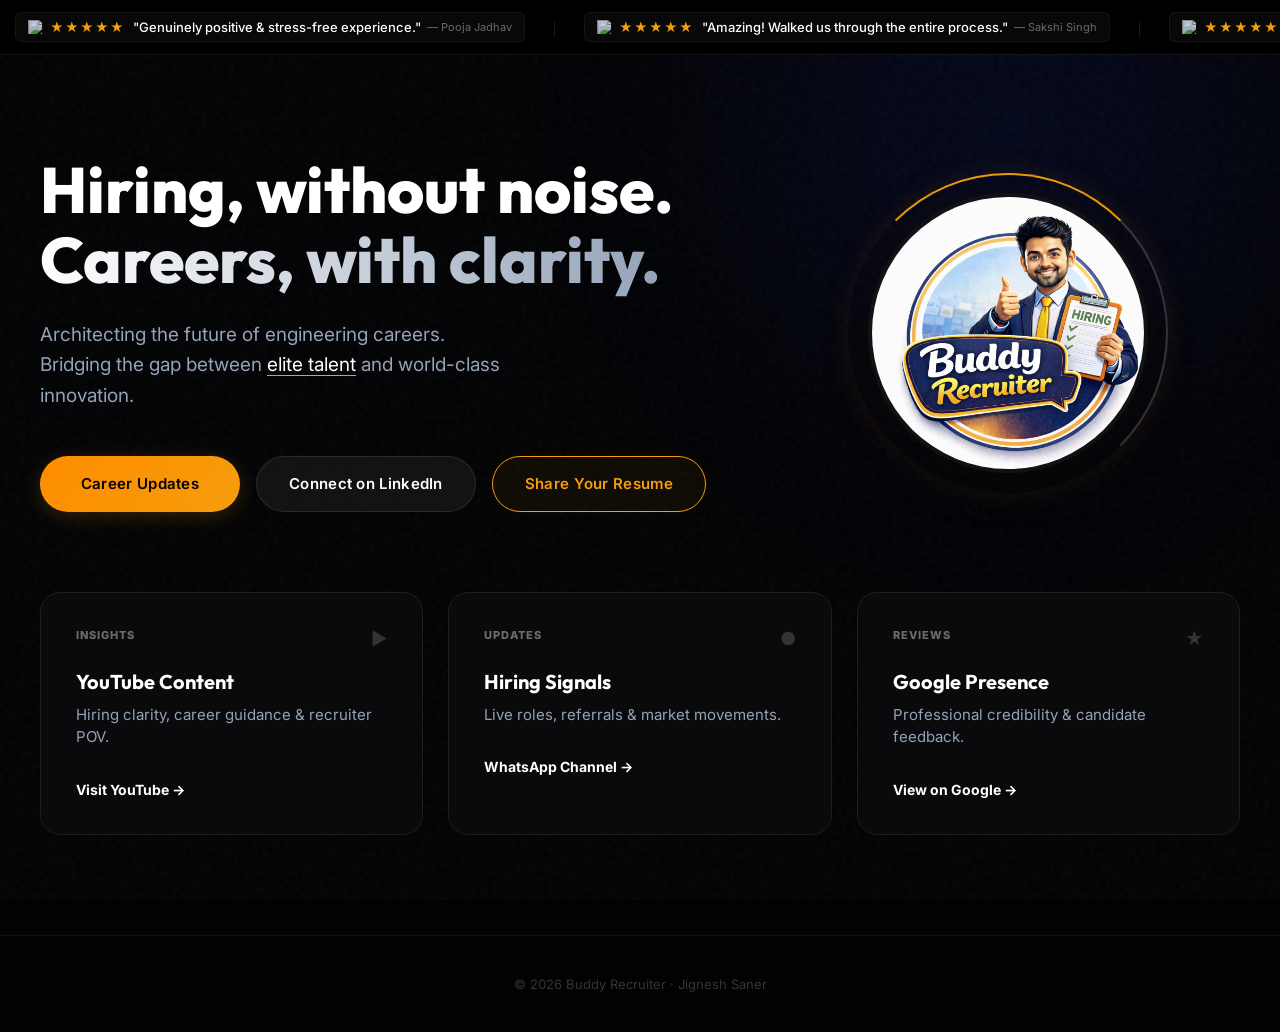
==== index.html @ 7b0f55d7 "index.html" ====
<!DOCTYPE html>
<html lang="en">
<head>
    <meta charset="UTF-8">
    <title>Buddy Recruiter — Architecting Careers</title>
    <meta name="viewport" content="width=device-width, initial-scale=1.0">
    <link rel="stylesheet" href="style.css">
    <link rel="preconnect" href="https://fonts.googleapis.com">
    <link rel="preconnect" href="https://fonts.gstatic.com" crossorigin>
    <link href="https://fonts.googleapis.com/css2?family=Inter:wght@400;500;600&family=Outfit:wght@500;700;800&display=swap" rel="stylesheet">
</head>
<body>

    <div class="noise-bg"></div>
    <div class="ambient-light"></div>

    <nav class="review-nav">
        <div class="marquee-wrapper">
            <div class="marquee-content">
                
                <span class="review-item">
                    <img src="https://upload.wikimedia.org/wikipedia/commons/c/c1/Google_%22G%22_logo.svg" alt="G" class="g-icon">
                    <span class="stars">★★★★★</span> 
                    "Genuinely positive & stress-free experience." 
                    <span class="author">— Pooja Jadhav</span>
                </span>
                <span class="divider"></span>

                <span class="review-item">
                    <img src="https://upload.wikimedia.org/wikipedia/commons/c/c1/Google_%22G%22_logo.svg" alt="G" class="g-icon">
                    <span class="stars">★★★★★</span> 
                    "Amazing! Walked us through the entire process." 
                    <span class="author">— Sakshi Singh</span>
                </span>
                <span class="divider"></span>

                <span class="review-item">
                    <img src="https://upload.wikimedia.org/wikipedia/commons/c/c1/Google_%22G%22_logo.svg" alt="G" class="g-icon">
                    <span class="stars">★★★★★</span> 
                    "Great buddy. Cleared all my doubts." 
                    <span class="author">— Prakhar Jain</span>
                </span>
                <span class="divider"></span>

                <span class="review-item">
                    <img src="https://upload.wikimedia.org/wikipedia/commons/c/c1/Google_%22G%22_logo.svg" alt="G" class="g-icon">
                    <span class="stars">★★★★★</span> 
                    "Very interactive & helpful prep session." 
                    <span class="author">— Prerna Dubey</span>
                </span>
                <span class="divider"></span>

                <span class="review-item">
                    <img src="https://upload.wikimedia.org/wikipedia/commons/c/c1/Google_%22G%22_logo.svg" alt="G" class="g-icon">
                    <span class="stars">★★★★★</span> 
                    "Highly structured & helpful professional." 
                    <span class="author">— Sonu Sharma</span>
                </span>
                <span class="divider"></span>

                 <span class="review-item">
                    <img src="https://upload.wikimedia.org/wikipedia/commons/c/c1/Google_%22G%22_logo.svg" alt="G" class="g-icon">
                    <span class="stars">★★★★★</span> 
                    "Genuinely positive & stress-free experience." 
                    <span class="author">— Pooja Jadhav</span>
                </span>
                <span class="divider"></span>

                <span class="review-item">
                    <img src="https://upload.wikimedia.org/wikipedia/commons/c/c1/Google_%22G%22_logo.svg" alt="G" class="g-icon">
                    <span class="stars">★★★★★</span> 
                    "Amazing! Walked us through the entire process." 
                    <span class="author">— Sakshi Singh</span>
                </span>
                <span class="divider"></span>

            </div>
        </div>
    </nav>

    <section class="hero-section">
        <div class="container hero-grid">
            
            <div class="hero-text">
                <h1>
                    Hiring, without noise.<br>
                    <span class="text-gradient">Careers, with clarity.</span>
                </h1>
                
                <p class="hero-sub">
                    Architecting the future of engineering careers.<br> 
                    Bridging the gap between <span class="gold-highlight">elite talent</span> and world-class innovation.
                </p>

                <div class="cta-group">
                    <a href="https://whatsapp.com/channel/0029VaKklsd4CrflDisgI90E" target="_blank" class="btn btn-primary">
                        Career Updates
                    </a>
                    
                    <a href="https://www.linkedin.com/in/jigzsaner/" target="_blank" class="btn btn-secondary">
                        Connect on LinkedIn
                    </a>
                    
                    <a href="mailto:jigsaner@amazon.com" class="btn btn-gold-glass">
                        Share Your Resume
                    </a>
                </div>
            </div>

            <div class="hero-visual">
                <div class="logo-portal">
                    <div class="rotating-ring"></div>
                    <div class="logo-glow"></div>
                    <img src="logo.png" alt="Buddy Recruiter Jignesh Saner">
                </div>
            </div>

        </div>
    </section>

    <section class="widgets-section">
        <div class="container widgets-grid">
            
            <div class="widget-card youtube">
                <div class="widget-glow"></div>
                <div class="widget-header">
                    <span class="tag">INSIGHTS</span>
                    <div class="icon">▶</div>
                </div>
                <h3>YouTube Content</h3>
                <p>Hiring clarity, career guidance & recruiter POV.</p>
                <a href="https://www.youtube.com/@BuddyRecruiter" target="_blank" class="link-btn">
                    Visit YouTube &rarr;
                </a>
            </div>

            <div class="widget-card whatsapp">
                <div class="widget-glow"></div>
                <div class="widget-header">
                    <span class="tag">UPDATES</span>
                    <div class="icon">●</div>
                </div>
                <h3>Hiring Signals</h3>
                <p>Live roles, referrals & market movements.</p>
                <a href="https://whatsapp.com/channel/0029VaKklsd4CrflDisgI90E" target="_blank" class="link-btn">
                    WhatsApp Channel &rarr;
                </a>
            </div>

            <div class="widget-card google">
                <div class="widget-glow"></div>
                <div class="widget-header">
                    <span class="tag">REVIEWS</span>
                    <div class="icon">★</div>
                </div>
                <h3>Google Presence</h3>
                <p>Professional credibility & candidate feedback.</p>
                <a href="https://share.google/NWkizasA7NXab5QS2" target="_blank" class="link-btn">
                    View on Google &rarr;
                </a>
            </div>

        </div>
    </section>

    <footer>
        <p>© 2026 Buddy Recruiter · Jignesh Saner</p>
    </footer>

</body>
</html>
---- style.css ----
/* --- 1. SETUP & VARS --- */
:root {
    --bg-deep: #020204;
    --text-main: #ffffff;
    --text-muted: #94a3b8;
    
    /* Brand Colors */
    --gold: #F59E0B;
    --gold-glow: rgba(245, 158, 11, 0.4);
    
    --youtube: #ff0000;
    --whatsapp: #00e676;
    --google: #4285f4;

    --font-head: 'Outfit', sans-serif;
    --font-body: 'Inter', sans-serif;
}

* { box-sizing: border-box; margin: 0; padding: 0; }

body {
    background-color: var(--bg-deep);
    color: var(--text-main);
    font-family: var(--font-body);
    overflow-x: hidden;
    -webkit-font-smoothing: antialiased;
}

/* --- 2. BACKGROUND FX --- */
.noise-bg {
    position: fixed; top: 0; left: 0; width: 100%; height: 100%;
    background-image: url("data:image/svg+xml,%3Csvg viewBox='0 0 200 200' xmlns='http://www.w3.org/2000/svg'%3E%3Cfilter id='noiseFilter'%3E%3CfeTurbulence type='fractalNoise' baseFrequency='0.8' numOctaves='3' stitchTiles='stitch'/%3E%3C/filter%3E%3Crect width='100%25' height='100%25' filter='url(%23noiseFilter)' opacity='0.04'/%3E%3C/svg%3E");
    pointer-events: none; z-index: 0;
}

.ambient-light {
    position: fixed; top: -30%; right: -10%;
    width: 800px; height: 800px;
    background: radial-gradient(circle, rgba(21, 50, 200, 0.15), transparent 70%);
    filter: blur(80px); z-index: 0;
}

/* --- 3. GOOGLE REVIEW NAV (UPDATED) --- */
.review-nav {
    background: #000;
    border-bottom: 1px solid rgba(255,255,255,0.08);
    padding: 12px 0;
    overflow: hidden;
    position: relative;
    z-index: 10;
}

.marquee-wrapper { width: 100%; overflow: hidden; white-space: nowrap; }

.marquee-content {
    display: inline-block;
    animation: scroll 40s linear infinite; /* Slower for readability */
}

/* Review Item Styling */
.review-item {
    display: inline-flex;
    align-items: center;
    font-family: var(--font-body);
    font-weight: 500;
    font-size: 13px;
    color: #fff;
    margin: 0 15px;
    background: rgba(255,255,255,0.03);
    padding: 6px 12px;
    border-radius: 6px;
    border: 1px solid rgba(255,255,255,0.05);
}

.g-icon {
    width: 14px;
    height: 14px;
    margin-right: 8px;
    opacity: 0.8;
}

.stars {
    color: var(--gold);
    font-style: normal;
    margin-right: 8px;
    letter-spacing: 1px;
}

.author {
    color: rgba(255,255,255,0.4);
    font-size: 11px;
    margin-left: 6px;
    font-weight: 400;
}

.divider { 
    display: inline-block;
    width: 1px;
    height: 14px;
    background: rgba(255,255,255,0.1);
    margin: 0 10px;
    vertical-align: middle;
}

@keyframes scroll {
    0% { transform: translateX(0); }
    100% { transform: translateX(-50%); }
}

/* --- 4. HERO SECTION --- */
.hero-section {
    position: relative; z-index: 1;
    padding: 100px 20px 80px;
}

.container { max-width: 1200px; margin: 0 auto; }

.hero-grid {
    display: grid; grid-template-columns: 1.2fr 0.8fr;
    gap: 40px; align-items: center;
}

/* Typography */
.hero-text h1 {
    font-family: var(--font-head);
    font-size: 64px; font-weight: 800;
    line-height: 1.1; margin-bottom: 24px;
}

.text-gradient {
    background: linear-gradient(to right, #ffffff, #94a3b8);
    -webkit-background-clip: text;
    -webkit-text-fill-color: transparent;
}

/* Inspiring Subtext */
.hero-sub {
    font-size: 19px; line-height: 1.6;
    color: var(--text-muted); margin-bottom: 45px;
    max-width: 550px;
    font-weight: 400;
}

.gold-highlight { 
    color: var(--text-main); 
    text-decoration: underline; 
    text-decoration-color: var(--gold);
    text-underline-offset: 4px;
}

/* --- CTA GROUP (Standardized Size) --- */
.cta-group { 
    display: flex; 
    gap: 16px; 
    align-items: center; 
    flex-wrap: wrap;
}

/* Base Button Style for Uniformity */
.btn {
    display: flex;
    justify-content: center;
    align-items: center;
    text-decoration: none;
    height: 56px; /* Fixed Height */
    padding: 0 32px; /* Fixed Padding */
    min-width: 200px; /* Minimum Width for uniformity */
    border-radius: 99px;
    font-weight: 600;
    font-size: 15px;
    transition: all 0.3s cubic-bezier(0.25, 0.8, 0.25, 1);
    letter-spacing: 0.3px;
}

/* 1. Primary (Gradient) */
.btn-primary {
    background: linear-gradient(135deg, #FF8C00, #F59E0B);
    color: #000; 
    border: 1px solid transparent;
    box-shadow: 0 4px 20px rgba(245,158,11,0.2);
}
.btn-primary:hover {
    transform: translateY(-2px);
    box-shadow: 0 8px 30px rgba(245,158,11,0.4);
}

/* 2. Secondary (Glass Dark) */
.btn-secondary {
    background: rgba(255,255,255,0.06);
    color: #fff;
    border: 1px solid rgba(255,255,255,0.1);
    backdrop-filter: blur(10px);
}
.btn-secondary:hover {
    background: rgba(255,255,255,0.12);
    border-color: #fff;
    transform: translateY(-2px);
}

/* 3. Gold Glass (Resume - NO SYMBOL, CREATIVE BORDER) */
.btn-gold-glass {
    background: rgba(245, 158, 11, 0.05); /* Very faint gold bg */
    color: var(--gold);
    border: 1px solid var(--gold);
    box-shadow: 0 0 15px rgba(245,158,11,0.05);
}
.btn-gold-glass:hover {
    background: var(--gold);
    color: #000;
    box-shadow: 0 0 30px rgba(245,158,11,0.4); /* Big Glow on Hover */
    transform: translateY(-2px);
}

/* --- 5. LOGO PORTAL --- */
.hero-visual {
    display: flex; justify-content: center; position: relative;
}

.logo-portal {
    position: relative; width: 320px; height: 320px;
    display: flex; justify-content: center; align-items: center;
}

.rotating-ring {
    position: absolute; width: 100%; height: 100%;
    border-radius: 50%;
    border: 2px solid transparent;
    border-top: 2px solid var(--gold);
    border-right: 2px solid rgba(255,255,255,0.2);
    animation: spin 10s linear infinite;
    box-shadow: 0 0 30px rgba(245,158,11,0.1);
}

.logo-glow {
    position: absolute; width: 80%; height: 80%;
    background: radial-gradient(circle, var(--gold-glow), transparent 70%);
    filter: blur(40px); z-index: 1;
}

.logo-portal img {
    width: 280px; height: 280px;
    border-radius: 50%; object-fit: cover;
    position: relative; z-index: 2;
    border: 4px solid rgba(20,20,20,0.8);
    box-shadow: 0 10px 40px rgba(0,0,0,0.5);
}

@keyframes spin { 100% { transform: rotate(360deg); } }

/* --- 6. NEON WIDGETS --- */
.widgets-section { padding: 0 20px 100px; }
.widgets-grid { display: grid; grid-template-columns: repeat(3, 1fr); gap: 25px; }

.widget-card {
    background: #0A0A0C;
    border: 1px solid #1f1f1f;
    border-radius: 20px; padding: 35px;
    position: relative; overflow: hidden;
    transition: all 0.3s cubic-bezier(0.25, 1, 0.5, 1);
}

.widget-card:hover { transform: translateY(-5px); }
.widget-card.youtube:hover { border-color: var(--youtube); box-shadow: 0 10px 40px rgba(255,0,0,0.15); }
.widget-card.whatsapp:hover { border-color: var(--whatsapp); box-shadow: 0 10px 40px rgba(0,230,118,0.15); }
.widget-card.google:hover { border-color: var(--gold); box-shadow: 0 10px 40px rgba(245,158,11,0.15); }

.widget-header { display: flex; justify-content: space-between; margin-bottom: 20px; }

.tag {
    font-size: 11px; font-weight: 800; letter-spacing: 1px;
    color: rgba(255,255,255,0.4); text-transform: uppercase;
}

.icon { font-size: 18px; color: #333; transition: color 0.3s; }
.youtube:hover .icon { color: var(--youtube); }
.whatsapp:hover .icon { color: var(--whatsapp); }
.google:hover .icon { color: var(--gold); }

.widget-card h3 { font-family: var(--font-head); font-size: 20px; margin-bottom: 10px; color: #fff; }
.widget-card p { font-size: 15px; color: var(--text-muted); line-height: 1.5; margin-bottom: 30px; }

.link-btn {
    text-decoration: none; font-weight: 700; font-size: 14px;
    color: #fff; transition: padding 0.3s;
}
.youtube .link-btn:hover { color: var(--youtube); padding-left: 5px; }
.whatsapp .link-btn:hover { color: var(--whatsapp); padding-left: 5px; }
.google .link-btn:hover { color: var(--gold); padding-left: 5px; }

/* FOOTER */
footer { text-align: center; color: rgba(255,255,255,0.2); padding: 40px; font-size: 13px; border-top: 1px solid #111; }

/* MOBILE RESPONSIVE */
@media (max-width: 900px) {
    .hero-grid { grid-template-columns: 1fr; text-align: center; gap: 60px; }
    .hero-visual { order: -1; margin-top: 20px; }
    .cta-group { flex-direction: column; width: 100%; }
    .btn { width: 100%; }
    .widgets-grid { grid-template-columns: 1fr; }
    .hero-text h1 { font-size: 42px; }
}
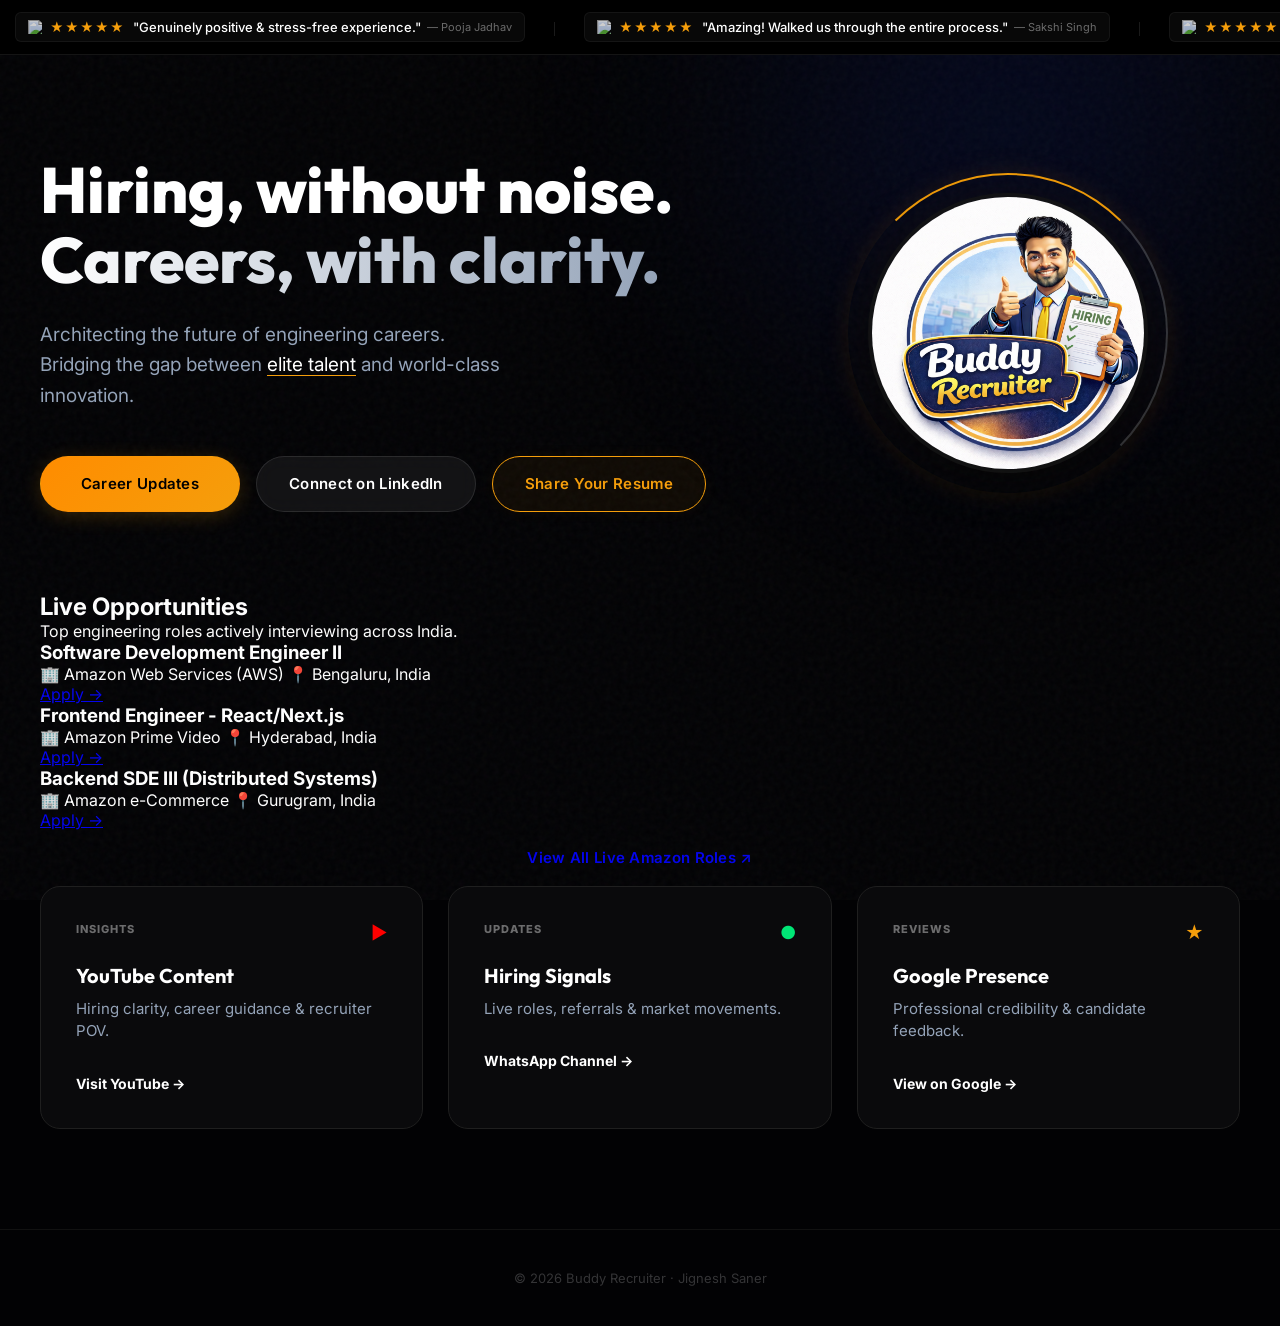
==== commit 3aca4117: "index.html" ====
--- a/index.html
+++ b/index.html
@@ -96,11 +96,9 @@
                     <a href="https://whatsapp.com/channel/0029VaKklsd4CrflDisgI90E" target="_blank" class="btn btn-primary">
                         Career Updates
                     </a>
-                    
                     <a href="https://www.linkedin.com/in/jigzsaner/" target="_blank" class="btn btn-secondary">
                         Connect on LinkedIn
                     </a>
-                    
                     <a href="mailto:jigsaner@amazon.com" class="btn btn-gold-glass">
                         Share Your Resume
                     </a>
@@ -115,6 +113,23 @@
                 </div>
             </div>
 
+        </div>
+    </section>
+
+    <section class="jobs-section">
+        <div class="container">
+            <div class="section-header">
+                <h2><span class="live-dot"></span> Live Opportunities</h2>
+                <p>Top engineering roles actively interviewing across India.</p>
+            </div>
+            
+            <div class="jobs-grid" id="jobs-container"></div>
+
+            <div class="jobs-footer">
+                <a href="https://www.amazon.jobs/en/search?base_query=&loc_query=India&country=IND" target="_blank" class="btn btn-outline-gold">
+                    View All Live Amazon Roles ↗
+                </a>
+            </div>
         </div>
     </section>
 
@@ -167,5 +182,46 @@
         <p>© 2026 Buddy Recruiter · Jignesh Saner</p>
     </footer>
 
+    <script>
+        // EDIT THIS ARRAY TO UPDATE YOUR JOB BOARD
+        const activeJobs = [
+            {
+                title: "Software Development Engineer II",
+                team: "Amazon Web Services (AWS)",
+                location: "Bengaluru, India",
+                link: "https://www.amazon.jobs/en/search?base_query=&loc_query=India&country=IND"
+            },
+            {
+                title: "Frontend Engineer - React/Next.js",
+                team: "Amazon Prime Video",
+                location: "Hyderabad, India",
+                link: "https://www.amazon.jobs/en/search?base_query=&loc_query=India&country=IND"
+            },
+            {
+                title: "Backend SDE III (Distributed Systems)",
+                team: "Amazon e-Commerce",
+                location: "Gurugram, India",
+                link: "https://www.amazon.jobs/en/search?base_query=&loc_query=India&country=IND"
+            }
+        ];
+
+        // Renders the jobs to the HTML
+        const container = document.getElementById('jobs-container');
+        activeJobs.forEach(job => {
+            const card = document.createElement('div');
+            card.className = 'job-card';
+            card.innerHTML = `
+                <div class="job-info">
+                    <h3>${job.title}</h3>
+                    <div class="job-meta">
+                        <span class="team">🏢 ${job.team}</span>
+                        <span class="loc">📍 ${job.location}</span>
+                    </div>
+                </div>
+                <a href="${job.link}" target="_blank" class="job-apply">Apply &rarr;</a>
+            `;
+            container.appendChild(card);
+        });
+    </script>
 </body>
 </html>
--- a/style.css
+++ b/style.css
@@ -40,7 +40,7 @@
     filter: blur(80px); z-index: 0;
 }
 
-/* --- 3. GOOGLE REVIEW NAV (UPDATED) --- */
+/* --- 3. GOOGLE REVIEW NAV --- */
 .review-nav {
     background: #000;
     border-bottom: 1px solid rgba(255,255,255,0.08);
@@ -54,7 +54,7 @@
 
 .marquee-content {
     display: inline-block;
-    animation: scroll 40s linear infinite; /* Slower for readability */
+    animation: scroll 50s linear infinite; /* Smooth speed */
 }
 
 /* Review Item Styling */
@@ -72,35 +72,10 @@
     border: 1px solid rgba(255,255,255,0.05);
 }
 
-.g-icon {
-    width: 14px;
-    height: 14px;
-    margin-right: 8px;
-    opacity: 0.8;
-}
-
-.stars {
-    color: var(--gold);
-    font-style: normal;
-    margin-right: 8px;
-    letter-spacing: 1px;
-}
-
-.author {
-    color: rgba(255,255,255,0.4);
-    font-size: 11px;
-    margin-left: 6px;
-    font-weight: 400;
-}
-
-.divider { 
-    display: inline-block;
-    width: 1px;
-    height: 14px;
-    background: rgba(255,255,255,0.1);
-    margin: 0 10px;
-    vertical-align: middle;
-}
+.g-icon { width: 14px; height: 14px; margin-right: 8px; opacity: 0.8; }
+.stars { color: var(--gold); margin-right: 8px; letter-spacing: 1px; }
+.author { color: rgba(255,255,255,0.4); font-size: 11px; margin-left: 6px; font-weight: 400; }
+.divider { display: inline-block; width: 1px; height: 14px; background: rgba(255,255,255,0.1); margin: 0 10px; vertical-align: middle; }
 
 @keyframes scroll {
     0% { transform: translateX(0); }
@@ -120,7 +95,6 @@
     gap: 40px; align-items: center;
 }
 
-/* Typography */
 .hero-text h1 {
     font-family: var(--font-head);
     font-size: 64px; font-weight: 800;
@@ -133,12 +107,10 @@
     -webkit-text-fill-color: transparent;
 }
 
-/* Inspiring Subtext */
 .hero-sub {
     font-size: 19px; line-height: 1.6;
     color: var(--text-muted); margin-bottom: 45px;
-    max-width: 550px;
-    font-weight: 400;
+    max-width: 550px; font-weight: 400;
 }
 
 .gold-highlight { 
@@ -148,84 +120,47 @@
     text-underline-offset: 4px;
 }
 
-/* --- CTA GROUP (Standardized Size) --- */
-.cta-group { 
-    display: flex; 
-    gap: 16px; 
-    align-items: center; 
-    flex-wrap: wrap;
-}
-
-/* Base Button Style for Uniformity */
+/* --- CTA GROUP --- */
+.cta-group { display: flex; gap: 16px; align-items: center; flex-wrap: wrap; }
+
 .btn {
-    display: flex;
-    justify-content: center;
-    align-items: center;
-    text-decoration: none;
-    height: 56px; /* Fixed Height */
-    padding: 0 32px; /* Fixed Padding */
-    min-width: 200px; /* Minimum Width for uniformity */
-    border-radius: 99px;
-    font-weight: 600;
-    font-size: 15px;
+    display: flex; justify-content: center; align-items: center;
+    text-decoration: none; height: 56px; padding: 0 32px;
+    min-width: 200px; border-radius: 99px;
+    font-weight: 600; font-size: 15px;
     transition: all 0.3s cubic-bezier(0.25, 0.8, 0.25, 1);
     letter-spacing: 0.3px;
 }
 
-/* 1. Primary (Gradient) */
 .btn-primary {
     background: linear-gradient(135deg, #FF8C00, #F59E0B);
-    color: #000; 
-    border: 1px solid transparent;
+    color: #000; border: 1px solid transparent;
     box-shadow: 0 4px 20px rgba(245,158,11,0.2);
 }
-.btn-primary:hover {
-    transform: translateY(-2px);
-    box-shadow: 0 8px 30px rgba(245,158,11,0.4);
-}
-
-/* 2. Secondary (Glass Dark) */
+.btn-primary:hover { transform: translateY(-2px); box-shadow: 0 8px 30px rgba(245,158,11,0.4); }
+
 .btn-secondary {
-    background: rgba(255,255,255,0.06);
-    color: #fff;
-    border: 1px solid rgba(255,255,255,0.1);
-    backdrop-filter: blur(10px);
-}
-.btn-secondary:hover {
-    background: rgba(255,255,255,0.12);
-    border-color: #fff;
-    transform: translateY(-2px);
-}
-
-/* 3. Gold Glass (Resume - NO SYMBOL, CREATIVE BORDER) */
+    background: rgba(255,255,255,0.06); color: #fff;
+    border: 1px solid rgba(255,255,255,0.1); backdrop-filter: blur(10px);
+}
+.btn-secondary:hover { background: rgba(255,255,255,0.12); border-color: #fff; transform: translateY(-2px); }
+
 .btn-gold-glass {
-    background: rgba(245, 158, 11, 0.05); /* Very faint gold bg */
-    color: var(--gold);
-    border: 1px solid var(--gold);
-    box-shadow: 0 0 15px rgba(245,158,11,0.05);
+    background: rgba(245, 158, 11, 0.05); color: var(--gold);
+    border: 1px solid var(--gold); box-shadow: 0 0 15px rgba(245,158,11,0.05);
 }
 .btn-gold-glass:hover {
-    background: var(--gold);
-    color: #000;
-    box-shadow: 0 0 30px rgba(245,158,11,0.4); /* Big Glow on Hover */
-    transform: translateY(-2px);
+    background: var(--gold); color: #000;
+    box-shadow: 0 0 30px rgba(245,158,11,0.4); transform: translateY(-2px);
 }
 
 /* --- 5. LOGO PORTAL --- */
-.hero-visual {
-    display: flex; justify-content: center; position: relative;
-}
-
-.logo-portal {
-    position: relative; width: 320px; height: 320px;
-    display: flex; justify-content: center; align-items: center;
-}
+.hero-visual { display: flex; justify-content: center; position: relative; }
+.logo-portal { position: relative; width: 320px; height: 320px; display: flex; justify-content: center; align-items: center; }
 
 .rotating-ring {
-    position: absolute; width: 100%; height: 100%;
-    border-radius: 50%;
-    border: 2px solid transparent;
-    border-top: 2px solid var(--gold);
+    position: absolute; width: 100%; height: 100%; border-radius: 50%;
+    border: 2px solid transparent; border-top: 2px solid var(--gold);
     border-right: 2px solid rgba(255,255,255,0.2);
     animation: spin 10s linear infinite;
     box-shadow: 0 0 30px rgba(245,158,11,0.1);
@@ -238,16 +173,13 @@
 }
 
 .logo-portal img {
-    width: 280px; height: 280px;
-    border-radius: 50%; object-fit: cover;
-    position: relative; z-index: 2;
-    border: 4px solid rgba(20,20,20,0.8);
+    width: 280px; height: 280px; border-radius: 50%; object-fit: cover;
+    position: relative; z-index: 2; border: 4px solid rgba(20,20,20,0.8);
     box-shadow: 0 10px 40px rgba(0,0,0,0.5);
 }
-
 @keyframes spin { 100% { transform: rotate(360deg); } }
 
-/* --- 6. NEON WIDGETS --- */
+/* --- 6. NEON WIDGETS (AUTO-ANIMATING) --- */
 .widgets-section { padding: 0 20px 100px; }
 .widgets-grid { display: grid; grid-template-columns: repeat(3, 1fr); gap: 25px; }
 
@@ -259,30 +191,41 @@
     transition: all 0.3s cubic-bezier(0.25, 1, 0.5, 1);
 }
 
-.widget-card:hover { transform: translateY(-5px); }
-.widget-card.youtube:hover { border-color: var(--youtube); box-shadow: 0 10px 40px rgba(255,0,0,0.15); }
-.widget-card.whatsapp:hover { border-color: var(--whatsapp); box-shadow: 0 10px 40px rgba(0,230,118,0.15); }
-.widget-card.google:hover { border-color: var(--gold); box-shadow: 0 10px 40px rgba(245,158,11,0.15); }
+/* NEW AUTO-PULSE ANIMATIONS (5s Loop) */
+.youtube { animation: pulse-red 5s infinite; }
+.whatsapp { animation: pulse-green 5s infinite; }
+.google { animation: pulse-gold 5s infinite; }
+
+/* Keep hover effect on top for immediate interaction */
+.widget-card:hover { animation: none; transform: translateY(-5px); border-color: rgba(255,255,255,0.3) !important; }
+
+/* Keyframes for Automatic Highlights */
+@keyframes pulse-red {
+    0%, 100% { border-color: #1f1f1f; box-shadow: none; }
+    50% { border-color: var(--youtube); box-shadow: 0 0 20px rgba(255,0,0,0.2); }
+}
+@keyframes pulse-green {
+    0%, 100% { border-color: #1f1f1f; box-shadow: none; }
+    50% { border-color: var(--whatsapp); box-shadow: 0 0 20px rgba(0,230,118,0.2); }
+}
+@keyframes pulse-gold {
+    0%, 100% { border-color: #1f1f1f; box-shadow: none; }
+    50% { border-color: var(--gold); box-shadow: 0 0 20px rgba(245,158,11,0.2); }
+}
 
 .widget-header { display: flex; justify-content: space-between; margin-bottom: 20px; }
-
-.tag {
-    font-size: 11px; font-weight: 800; letter-spacing: 1px;
-    color: rgba(255,255,255,0.4); text-transform: uppercase;
-}
-
+.tag { font-size: 11px; font-weight: 800; letter-spacing: 1px; color: rgba(255,255,255,0.4); text-transform: uppercase; }
 .icon { font-size: 18px; color: #333; transition: color 0.3s; }
-.youtube:hover .icon { color: var(--youtube); }
-.whatsapp:hover .icon { color: var(--whatsapp); }
-.google:hover .icon { color: var(--gold); }
+
+/* Icon Colors (Always visible on pulse/hover) */
+.youtube .icon, .youtube:hover .icon { color: var(--youtube); }
+.whatsapp .icon, .whatsapp:hover .icon { color: var(--whatsapp); }
+.google .icon, .google:hover .icon { color: var(--gold); }
 
 .widget-card h3 { font-family: var(--font-head); font-size: 20px; margin-bottom: 10px; color: #fff; }
 .widget-card p { font-size: 15px; color: var(--text-muted); line-height: 1.5; margin-bottom: 30px; }
 
-.link-btn {
-    text-decoration: none; font-weight: 700; font-size: 14px;
-    color: #fff; transition: padding 0.3s;
-}
+.link-btn { text-decoration: none; font-weight: 700; font-size: 14px; color: #fff; transition: padding 0.3s; }
 .youtube .link-btn:hover { color: var(--youtube); padding-left: 5px; }
 .whatsapp .link-btn:hover { color: var(--whatsapp); padding-left: 5px; }
 .google .link-btn:hover { color: var(--gold); padding-left: 5px; }
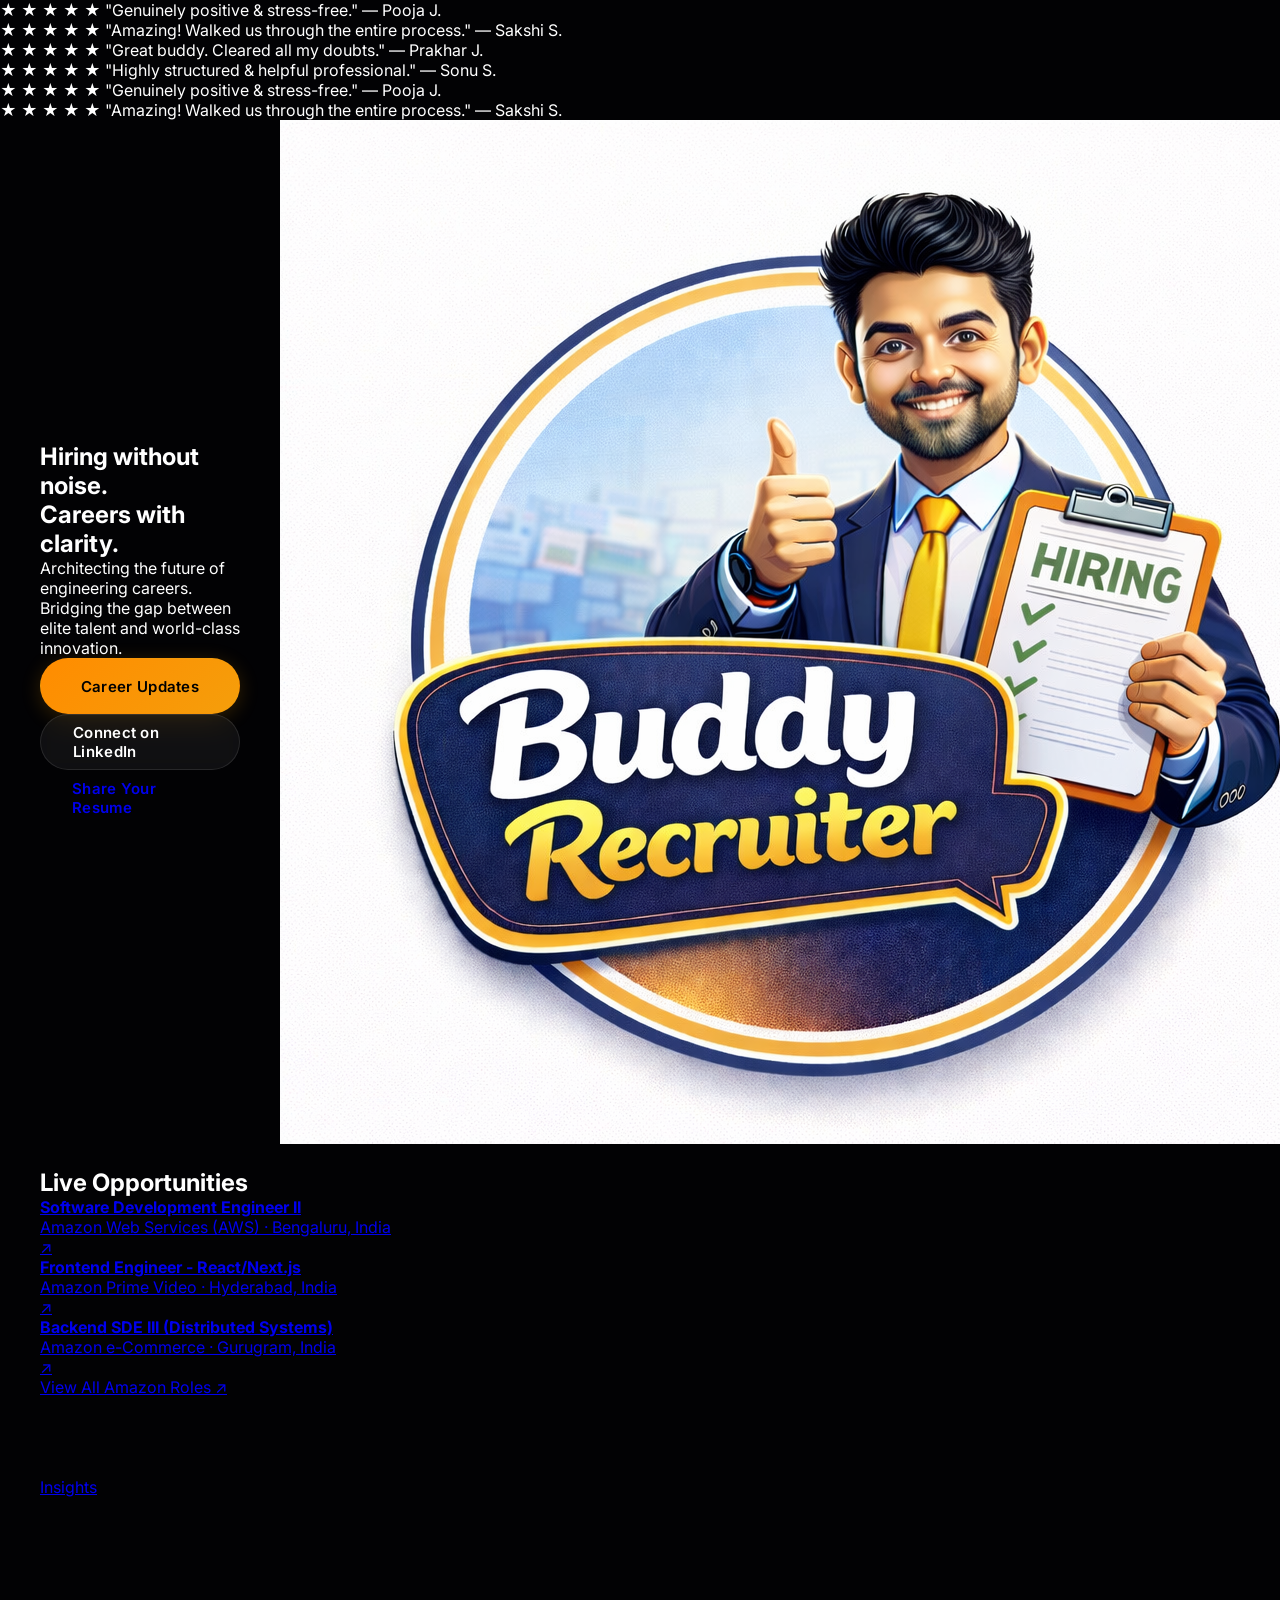
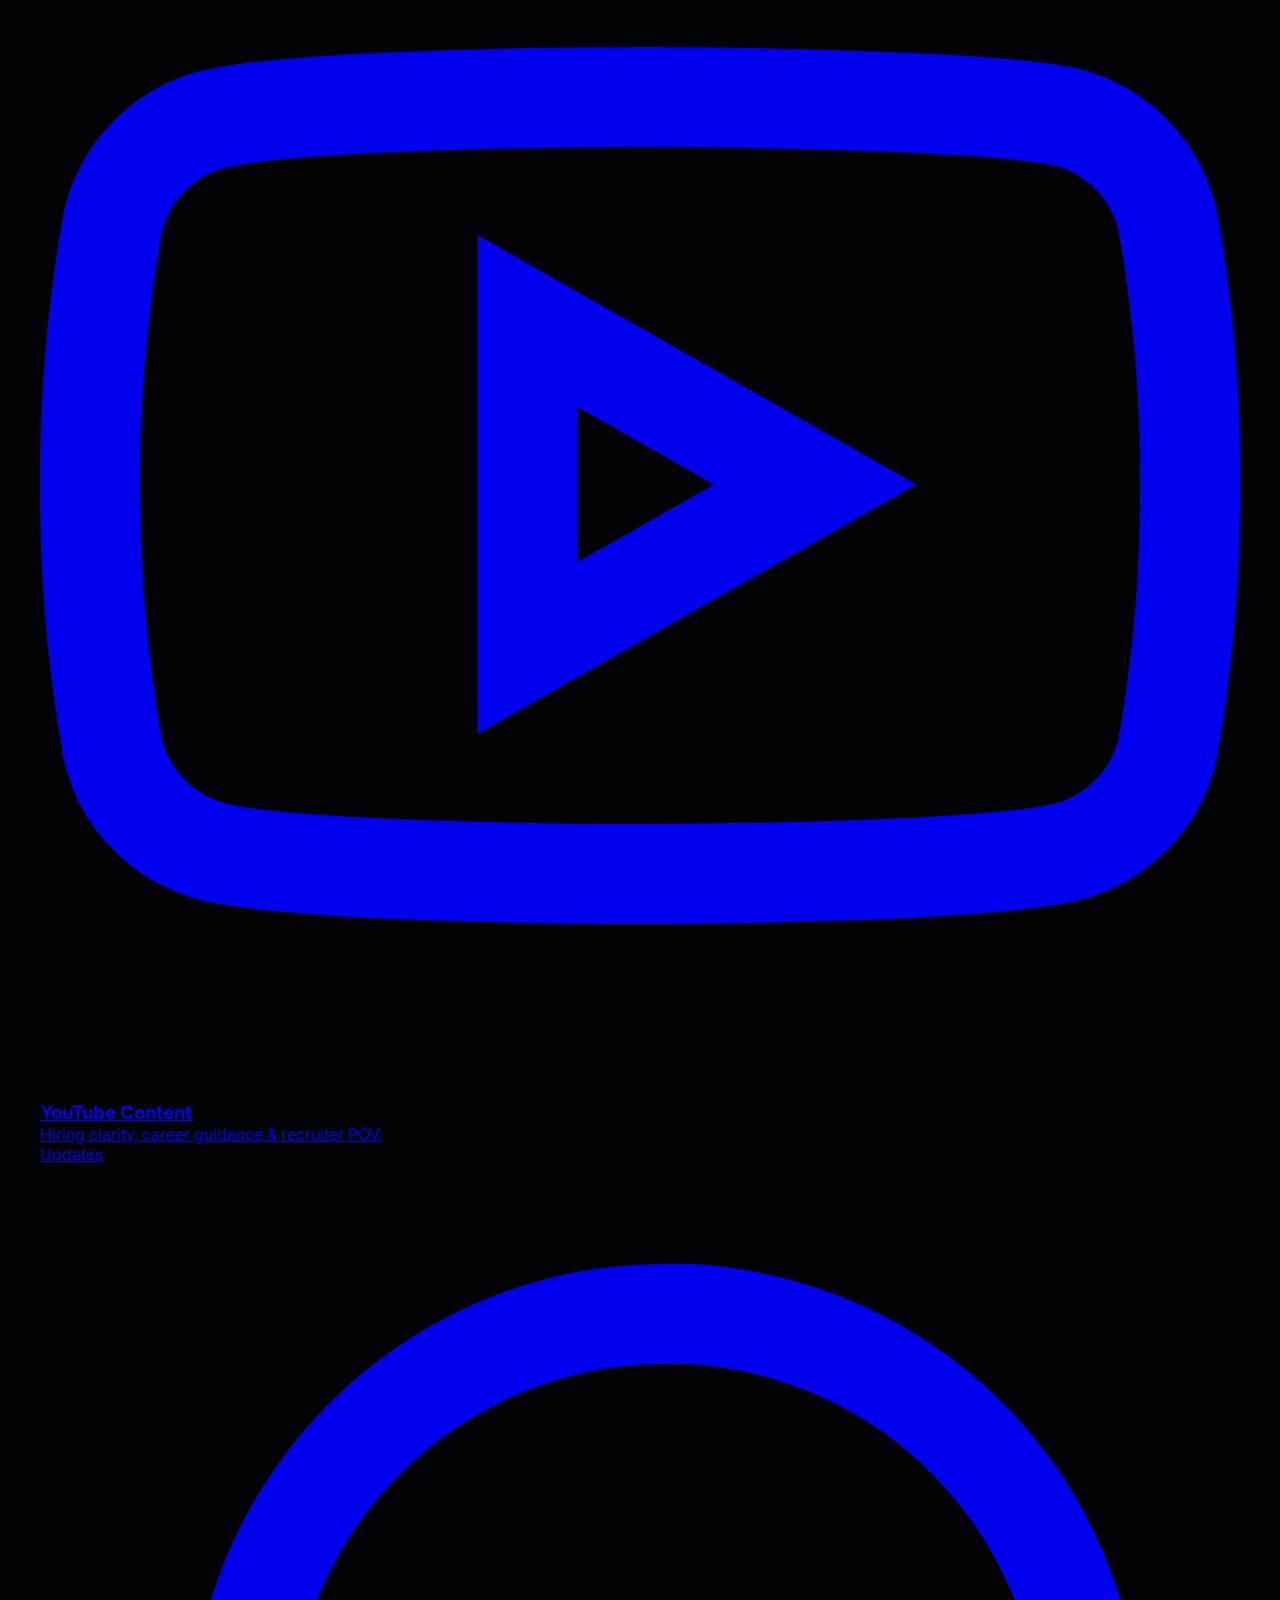
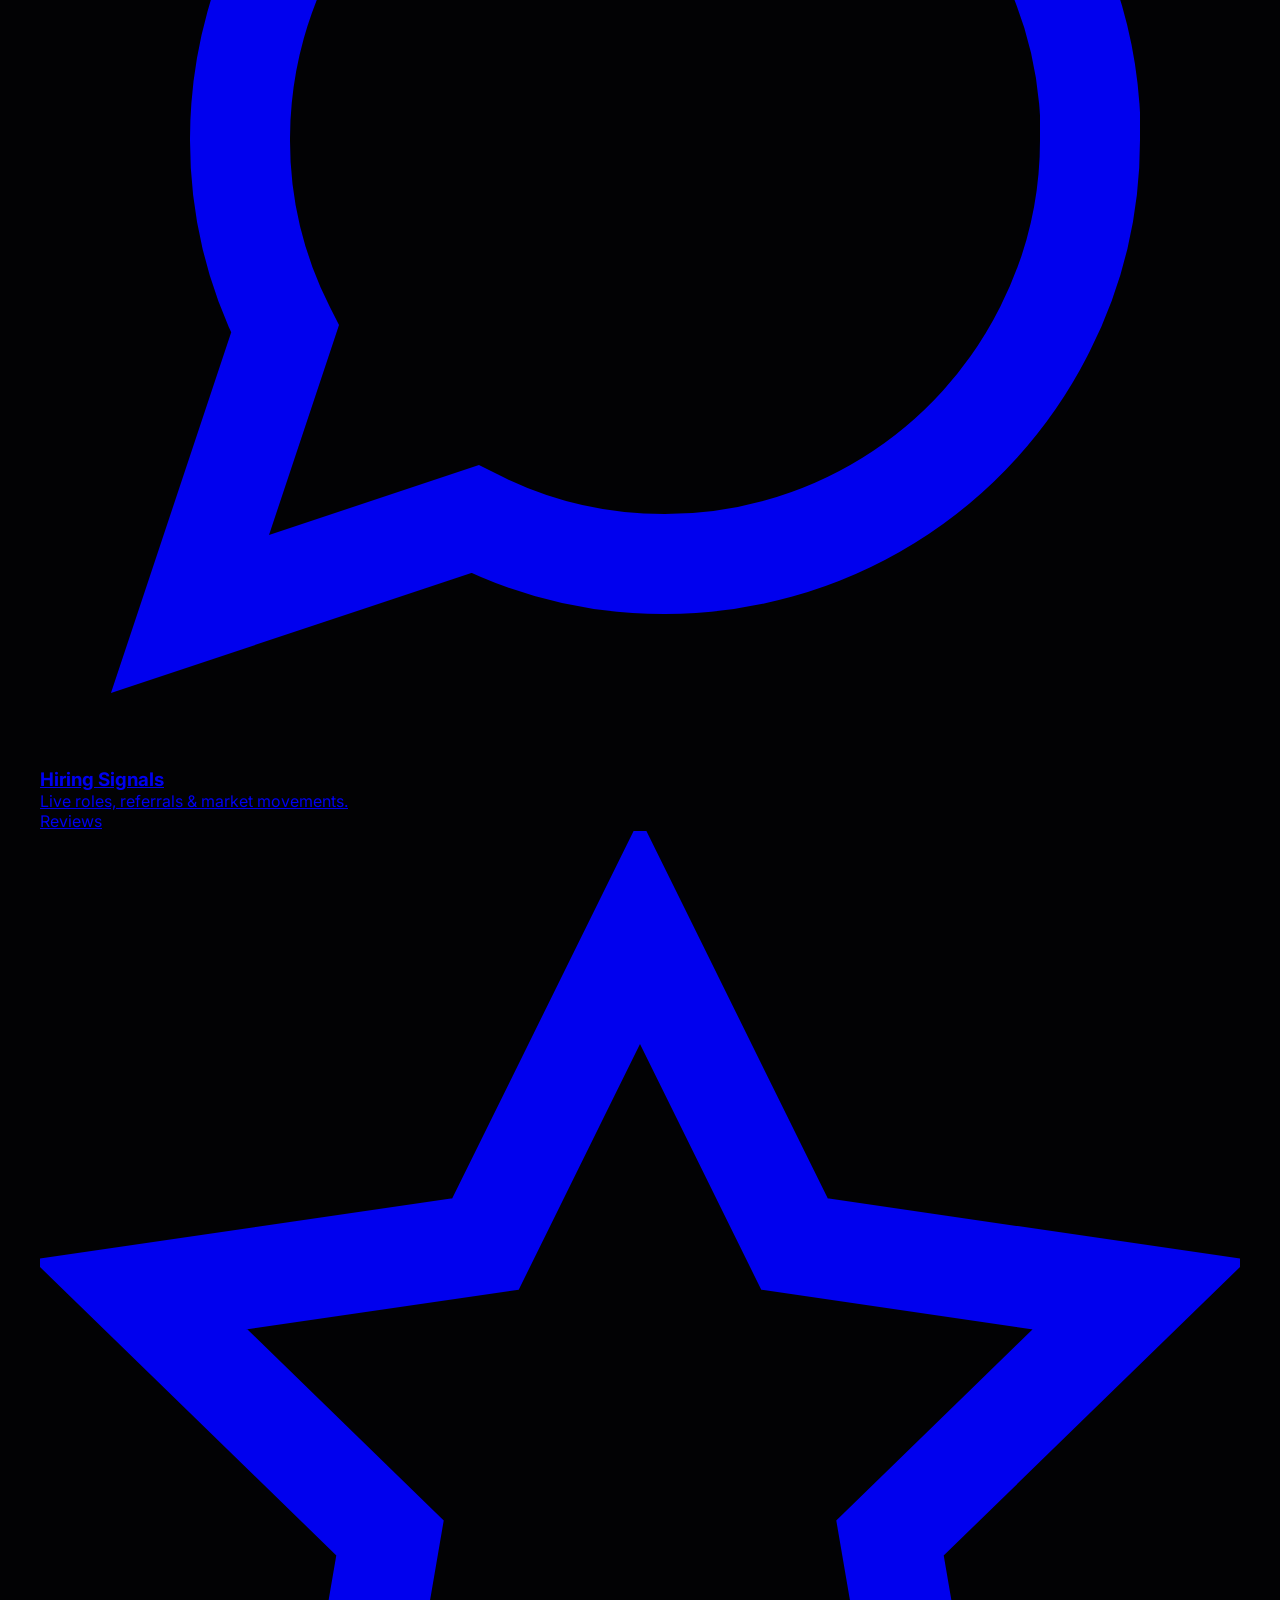
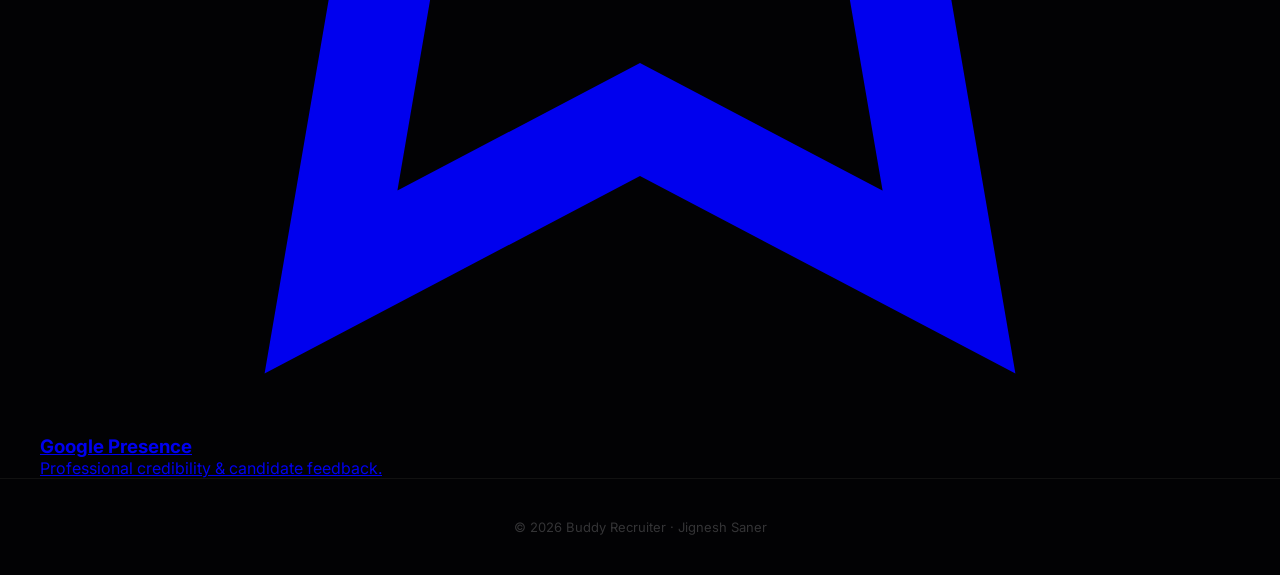
==== commit 26d4111e: "index.html" ====
--- a/index.html
+++ b/index.html
@@ -2,114 +2,64 @@
 <html lang="en">
 <head>
     <meta charset="UTF-8">
-    <title>Buddy Recruiter — Architecting Careers</title>
+    <title>Buddy Recruiter — Executive Tech Hiring</title>
     <meta name="viewport" content="width=device-width, initial-scale=1.0">
     <link rel="stylesheet" href="style.css">
     <link rel="preconnect" href="https://fonts.googleapis.com">
     <link rel="preconnect" href="https://fonts.gstatic.com" crossorigin>
-    <link href="https://fonts.googleapis.com/css2?family=Inter:wght@400;500;600&family=Outfit:wght@500;700;800&display=swap" rel="stylesheet">
+    <link href="https://fonts.googleapis.com/css2?family=Inter:wght@300;400;500;600;800&display=swap" rel="stylesheet">
 </head>
 <body>
 
-    <div class="noise-bg"></div>
-    <div class="ambient-light"></div>
+    <div class="bg-noise"></div>
+    <div class="bg-mesh"></div>
 
-    <nav class="review-nav">
-        <div class="marquee-wrapper">
-            <div class="marquee-content">
-                
-                <span class="review-item">
-                    <img src="https://upload.wikimedia.org/wikipedia/commons/c/c1/Google_%22G%22_logo.svg" alt="G" class="g-icon">
-                    <span class="stars">★★★★★</span> 
-                    "Genuinely positive & stress-free experience." 
-                    <span class="author">— Pooja Jadhav</span>
-                </span>
-                <span class="divider"></span>
+    <div class="ticker-wrap">
+        <div class="ticker-move">
+            <div class="ticker-item">★ ★ ★ ★ ★ "Genuinely positive & stress-free." — Pooja J.</div>
+            <div class="ticker-divider"></div>
+            <div class="ticker-item">★ ★ ★ ★ ★ "Amazing! Walked us through the entire process." — Sakshi S.</div>
+            <div class="ticker-divider"></div>
+            <div class="ticker-item">★ ★ ★ ★ ★ "Great buddy. Cleared all my doubts." — Prakhar J.</div>
+            <div class="ticker-divider"></div>
+            <div class="ticker-item">★ ★ ★ ★ ★ "Highly structured & helpful professional." — Sonu S.</div>
+            <div class="ticker-divider"></div>
+            <div class="ticker-item">★ ★ ★ ★ ★ "Genuinely positive & stress-free." — Pooja J.</div>
+            <div class="ticker-divider"></div>
+            <div class="ticker-item">★ ★ ★ ★ ★ "Amazing! Walked us through the entire process." — Sakshi S.</div>
+        </div>
+    </div>
 
-                <span class="review-item">
-                    <img src="https://upload.wikimedia.org/wikipedia/commons/c/c1/Google_%22G%22_logo.svg" alt="G" class="g-icon">
-                    <span class="stars">★★★★★</span> 
-                    "Amazing! Walked us through the entire process." 
-                    <span class="author">— Sakshi Singh</span>
-                </span>
-                <span class="divider"></span>
-
-                <span class="review-item">
-                    <img src="https://upload.wikimedia.org/wikipedia/commons/c/c1/Google_%22G%22_logo.svg" alt="G" class="g-icon">
-                    <span class="stars">★★★★★</span> 
-                    "Great buddy. Cleared all my doubts." 
-                    <span class="author">— Prakhar Jain</span>
-                </span>
-                <span class="divider"></span>
-
-                <span class="review-item">
-                    <img src="https://upload.wikimedia.org/wikipedia/commons/c/c1/Google_%22G%22_logo.svg" alt="G" class="g-icon">
-                    <span class="stars">★★★★★</span> 
-                    "Very interactive & helpful prep session." 
-                    <span class="author">— Prerna Dubey</span>
-                </span>
-                <span class="divider"></span>
-
-                <span class="review-item">
-                    <img src="https://upload.wikimedia.org/wikipedia/commons/c/c1/Google_%22G%22_logo.svg" alt="G" class="g-icon">
-                    <span class="stars">★★★★★</span> 
-                    "Highly structured & helpful professional." 
-                    <span class="author">— Sonu Sharma</span>
-                </span>
-                <span class="divider"></span>
-
-                 <span class="review-item">
-                    <img src="https://upload.wikimedia.org/wikipedia/commons/c/c1/Google_%22G%22_logo.svg" alt="G" class="g-icon">
-                    <span class="stars">★★★★★</span> 
-                    "Genuinely positive & stress-free experience." 
-                    <span class="author">— Pooja Jadhav</span>
-                </span>
-                <span class="divider"></span>
-
-                <span class="review-item">
-                    <img src="https://upload.wikimedia.org/wikipedia/commons/c/c1/Google_%22G%22_logo.svg" alt="G" class="g-icon">
-                    <span class="stars">★★★★★</span> 
-                    "Amazing! Walked us through the entire process." 
-                    <span class="author">— Sakshi Singh</span>
-                </span>
-                <span class="divider"></span>
-
-            </div>
-        </div>
-    </nav>
-
-    <section class="hero-section">
+    <section class="hero">
         <div class="container hero-grid">
             
-            <div class="hero-text">
-                <h1>
-                    Hiring, without noise.<br>
-                    <span class="text-gradient">Careers, with clarity.</span>
+            <div class="hero-content">
+                <h1 class="hero-title">
+                    Hiring without noise.<br>
+                    <span class="text-glow">Careers with clarity.</span>
                 </h1>
                 
-                <p class="hero-sub">
-                    Architecting the future of engineering careers.<br> 
-                    Bridging the gap between <span class="gold-highlight">elite talent</span> and world-class innovation.
+                <p class="hero-desc">
+                    Architecting the future of engineering careers. 
+                    Bridging the gap between elite talent and world-class innovation.
                 </p>
 
-                <div class="cta-group">
+                <div class="hero-ctas">
                     <a href="https://whatsapp.com/channel/0029VaKklsd4CrflDisgI90E" target="_blank" class="btn btn-primary">
                         Career Updates
                     </a>
                     <a href="https://www.linkedin.com/in/jigzsaner/" target="_blank" class="btn btn-secondary">
                         Connect on LinkedIn
                     </a>
-                    <a href="mailto:jigsaner@amazon.com" class="btn btn-gold-glass">
+                    <a href="mailto:jigsaner@amazon.com" class="btn btn-ghost">
                         Share Your Resume
                     </a>
                 </div>
             </div>
 
             <div class="hero-visual">
-                <div class="logo-portal">
-                    <div class="rotating-ring"></div>
-                    <div class="logo-glow"></div>
-                    <img src="logo.png" alt="Buddy Recruiter Jignesh Saner">
+                <div class="avatar-glass">
+                    <img src="logo.png" alt="Jignesh Saner">
                 </div>
             </div>
 
@@ -118,62 +68,51 @@
 
     <section class="jobs-section">
         <div class="container">
-            <div class="section-header">
-                <h2><span class="live-dot"></span> Live Opportunities</h2>
-                <p>Top engineering roles actively interviewing across India.</p>
+            <div class="section-title">
+                <h2>Live Opportunities</h2>
+                <div class="live-indicator"></div>
             </div>
             
-            <div class="jobs-grid" id="jobs-container"></div>
+            <div class="jobs-list" id="jobs-container">
+                </div>
 
-            <div class="jobs-footer">
-                <a href="https://www.amazon.jobs/en/search?base_query=&loc_query=India&country=IND" target="_blank" class="btn btn-outline-gold">
-                    View All Live Amazon Roles ↗
+            <div class="jobs-action">
+                <a href="https://www.amazon.jobs/en/search?base_query=&loc_query=India&country=IND" target="_blank" class="link-arrow">
+                    View All Amazon Roles ↗
                 </a>
             </div>
         </div>
     </section>
 
-    <section class="widgets-section">
-        <div class="container widgets-grid">
+    <section class="bento-section">
+        <div class="container bento-grid">
             
-            <div class="widget-card youtube">
-                <div class="widget-glow"></div>
-                <div class="widget-header">
-                    <span class="tag">INSIGHTS</span>
-                    <div class="icon">▶</div>
+            <a href="https://www.youtube.com/@BuddyRecruiter" target="_blank" class="bento-card">
+                <div class="bento-top">
+                    <span class="bento-label">Insights</span>
+                    <svg class="bento-icon" viewBox="0 0 24 24" fill="none" stroke="currentColor" stroke-width="2"><path d="M22.54 6.42a2.78 2.78 0 0 0-1.94-2C18.88 4 12 4 12 4s-6.88 0-8.6.46a2.78 2.78 0 0 0-1.94 2A29 29 0 0 0 1 11.75a29 29 0 0 0 .46 5.33 2.78 2.78 0 0 0 1.94 2c1.72.46 8.6.46 8.6.46s6.88 0 8.6-.46a2.78 2.78 0 0 0 1.94-2 29 29 0 0 0 .46-5.33 29 29 0 0 0-.46-5.33z"></path><polygon points="9.75 15.02 15.5 11.75 9.75 8.48 9.75 15.02"></polygon></svg>
                 </div>
                 <h3>YouTube Content</h3>
                 <p>Hiring clarity, career guidance & recruiter POV.</p>
-                <a href="https://www.youtube.com/@BuddyRecruiter" target="_blank" class="link-btn">
-                    Visit YouTube &rarr;
-                </a>
-            </div>
+            </a>
 
-            <div class="widget-card whatsapp">
-                <div class="widget-glow"></div>
-                <div class="widget-header">
-                    <span class="tag">UPDATES</span>
-                    <div class="icon">●</div>
+            <a href="https://whatsapp.com/channel/0029VaKklsd4CrflDisgI90E" target="_blank" class="bento-card">
+                <div class="bento-top">
+                    <span class="bento-label">Updates</span>
+                    <svg class="bento-icon" viewBox="0 0 24 24" fill="none" stroke="currentColor" stroke-width="2"><path d="M21 11.5a8.38 8.38 0 0 1-.9 3.8 8.5 8.5 0 0 1-7.6 4.7 8.38 8.38 0 0 1-3.8-.9L3 21l1.9-5.7a8.38 8.38 0 0 1-.9-3.8 8.5 8.5 0 0 1 4.7-7.6 8.38 8.38 0 0 1 3.8-.9h.5a8.48 8.48 0 0 1 8 8v.5z"></path></svg>
                 </div>
                 <h3>Hiring Signals</h3>
                 <p>Live roles, referrals & market movements.</p>
-                <a href="https://whatsapp.com/channel/0029VaKklsd4CrflDisgI90E" target="_blank" class="link-btn">
-                    WhatsApp Channel &rarr;
-                </a>
-            </div>
+            </a>
 
-            <div class="widget-card google">
-                <div class="widget-glow"></div>
-                <div class="widget-header">
-                    <span class="tag">REVIEWS</span>
-                    <div class="icon">★</div>
+            <a href="https://share.google/NWkizasA7NXab5QS2" target="_blank" class="bento-card">
+                <div class="bento-top">
+                    <span class="bento-label">Reviews</span>
+                    <svg class="bento-icon" viewBox="0 0 24 24" fill="none" stroke="currentColor" stroke-width="2"><polygon points="12 2 15.09 8.26 22 9.27 17 14.14 18.18 21.02 12 17.77 5.82 21.02 7 14.14 2 9.27 8.91 8.26 12 2"></polygon></svg>
                 </div>
                 <h3>Google Presence</h3>
                 <p>Professional credibility & candidate feedback.</p>
-                <a href="https://share.google/NWkizasA7NXab5QS2" target="_blank" class="link-btn">
-                    View on Google &rarr;
-                </a>
-            </div>
+            </a>
 
         </div>
     </section>
@@ -183,44 +122,26 @@
     </footer>
 
     <script>
-        // EDIT THIS ARRAY TO UPDATE YOUR JOB BOARD
         const activeJobs = [
-            {
-                title: "Software Development Engineer II",
-                team: "Amazon Web Services (AWS)",
-                location: "Bengaluru, India",
-                link: "https://www.amazon.jobs/en/search?base_query=&loc_query=India&country=IND"
-            },
-            {
-                title: "Frontend Engineer - React/Next.js",
-                team: "Amazon Prime Video",
-                location: "Hyderabad, India",
-                link: "https://www.amazon.jobs/en/search?base_query=&loc_query=India&country=IND"
-            },
-            {
-                title: "Backend SDE III (Distributed Systems)",
-                team: "Amazon e-Commerce",
-                location: "Gurugram, India",
-                link: "https://www.amazon.jobs/en/search?base_query=&loc_query=India&country=IND"
-            }
+            { title: "Software Development Engineer II", team: "Amazon Web Services (AWS)", loc: "Bengaluru, India", link: "https://www.amazon.jobs" },
+            { title: "Frontend Engineer - React/Next.js", team: "Amazon Prime Video", loc: "Hyderabad, India", link: "https://www.amazon.jobs" },
+            { title: "Backend SDE III (Distributed Systems)", team: "Amazon e-Commerce", loc: "Gurugram, India", link: "https://www.amazon.jobs" }
         ];
 
-        // Renders the jobs to the HTML
         const container = document.getElementById('jobs-container');
         activeJobs.forEach(job => {
-            const card = document.createElement('div');
-            card.className = 'job-card';
-            card.innerHTML = `
-                <div class="job-info">
-                    <h3>${job.title}</h3>
-                    <div class="job-meta">
-                        <span class="team">🏢 ${job.team}</span>
-                        <span class="loc">📍 ${job.location}</span>
-                    </div>
+            const row = document.createElement('a');
+            row.href = job.link;
+            row.target = "_blank";
+            row.className = 'job-row';
+            row.innerHTML = `
+                <div class="job-data">
+                    <h4>${job.title}</h4>
+                    <span>${job.team} · ${job.loc}</span>
                 </div>
-                <a href="${job.link}" target="_blank" class="job-apply">Apply &rarr;</a>
+                <div class="job-arrow">↗</div>
             `;
-            container.appendChild(card);
+            container.appendChild(row);
         });
     </script>
 </body>
--- a/style.css
+++ b/style.css
@@ -54,10 +54,9 @@
 
 .marquee-content {
     display: inline-block;
-    animation: scroll 50s linear infinite; /* Smooth speed */
-}
-
-/* Review Item Styling */
+    animation: scroll 50s linear infinite; 
+}
+
 .review-item {
     display: inline-flex;
     align-items: center;
@@ -154,6 +153,14 @@
     box-shadow: 0 0 30px rgba(245,158,11,0.4); transform: translateY(-2px);
 }
 
+.btn-outline-gold {
+    background: transparent; color: var(--gold);
+    border: 1px solid var(--gold);
+}
+.btn-outline-gold:hover {
+    background: var(--gold); color: #000; box-shadow: 0 0 20px var(--gold-glow);
+}
+
 /* --- 5. LOGO PORTAL --- */
 .hero-visual { display: flex; justify-content: center; position: relative; }
 .logo-portal { position: relative; width: 320px; height: 320px; display: flex; justify-content: center; align-items: center; }
@@ -179,45 +186,83 @@
 }
 @keyframes spin { 100% { transform: rotate(360deg); } }
 
-/* --- 6. NEON WIDGETS (AUTO-ANIMATING) --- */
+/* --- 6. LIVE JOBS SECTION --- */
+.jobs-section {
+    padding: 20px 20px 80px;
+    position: relative; z-index: 1;
+}
+
+.section-header { text-align: center; margin-bottom: 40px; }
+.section-header h2 { font-family: var(--font-head); font-size: 32px; margin-bottom: 10px; display: inline-flex; align-items: center; gap: 12px;}
+.section-header p { color: var(--text-muted); font-size: 16px;}
+
+/* Pulsing Live Dot */
+.live-dot {
+    display: inline-block; width: 12px; height: 12px;
+    background-color: #00e676; border-radius: 50%;
+    box-shadow: 0 0 10px #00e676;
+    animation: pulse-live 2s infinite;
+}
+@keyframes pulse-live {
+    0% { transform: scale(0.95); box-shadow: 0 0 0 0 rgba(0, 230, 118, 0.7); }
+    70% { transform: scale(1); box-shadow: 0 0 0 10px rgba(0, 230, 118, 0); }
+    100% { transform: scale(0.95); box-shadow: 0 0 0 0 rgba(0, 230, 118, 0); }
+}
+
+.jobs-grid {
+    display: flex; flex-direction: column; gap: 16px;
+    max-width: 900px; margin: 0 auto 40px;
+}
+
+.job-card {
+    background: rgba(255,255,255,0.03);
+    border: 1px solid rgba(255,255,255,0.08);
+    border-radius: 16px; padding: 24px 30px;
+    display: flex; justify-content: space-between; align-items: center;
+    transition: all 0.3s ease;
+}
+.job-card:hover {
+    background: rgba(255,255,255,0.06);
+    border-color: rgba(255,255,255,0.2);
+    transform: translateX(5px);
+}
+
+.job-info h3 { font-family: var(--font-head); font-size: 20px; margin-bottom: 8px; color: #fff; }
+.job-meta { display: flex; gap: 20px; font-size: 14px; color: var(--text-muted); }
+
+.job-apply {
+    background: #fff; color: #000; padding: 10px 24px;
+    border-radius: 50px; text-decoration: none; font-weight: 700;
+    font-size: 14px; transition: all 0.2s;
+}
+.job-apply:hover { background: var(--gold); box-shadow: 0 0 15px rgba(245,158,11,0.3); }
+
+.jobs-footer { display: flex; justify-content: center; }
+
+/* --- 7. NEON WIDGETS --- */
 .widgets-section { padding: 0 20px 100px; }
 .widgets-grid { display: grid; grid-template-columns: repeat(3, 1fr); gap: 25px; }
 
 .widget-card {
-    background: #0A0A0C;
-    border: 1px solid #1f1f1f;
-    border-radius: 20px; padding: 35px;
-    position: relative; overflow: hidden;
+    background: #0A0A0C; border: 1px solid #1f1f1f;
+    border-radius: 20px; padding: 35px; position: relative;
     transition: all 0.3s cubic-bezier(0.25, 1, 0.5, 1);
 }
 
-/* NEW AUTO-PULSE ANIMATIONS (5s Loop) */
 .youtube { animation: pulse-red 5s infinite; }
 .whatsapp { animation: pulse-green 5s infinite; }
 .google { animation: pulse-gold 5s infinite; }
 
-/* Keep hover effect on top for immediate interaction */
 .widget-card:hover { animation: none; transform: translateY(-5px); border-color: rgba(255,255,255,0.3) !important; }
 
-/* Keyframes for Automatic Highlights */
-@keyframes pulse-red {
-    0%, 100% { border-color: #1f1f1f; box-shadow: none; }
-    50% { border-color: var(--youtube); box-shadow: 0 0 20px rgba(255,0,0,0.2); }
-}
-@keyframes pulse-green {
-    0%, 100% { border-color: #1f1f1f; box-shadow: none; }
-    50% { border-color: var(--whatsapp); box-shadow: 0 0 20px rgba(0,230,118,0.2); }
-}
-@keyframes pulse-gold {
-    0%, 100% { border-color: #1f1f1f; box-shadow: none; }
-    50% { border-color: var(--gold); box-shadow: 0 0 20px rgba(245,158,11,0.2); }
-}
+@keyframes pulse-red { 0%, 100% { border-color: #1f1f1f; box-shadow: none; } 50% { border-color: var(--youtube); box-shadow: 0 0 20px rgba(255,0,0,0.2); } }
+@keyframes pulse-green { 0%, 100% { border-color: #1f1f1f; box-shadow: none; } 50% { border-color: var(--whatsapp); box-shadow: 0 0 20px rgba(0,230,118,0.2); } }
+@keyframes pulse-gold { 0%, 100% { border-color: #1f1f1f; box-shadow: none; } 50% { border-color: var(--gold); box-shadow: 0 0 20px rgba(245,158,11,0.2); } }
 
 .widget-header { display: flex; justify-content: space-between; margin-bottom: 20px; }
 .tag { font-size: 11px; font-weight: 800; letter-spacing: 1px; color: rgba(255,255,255,0.4); text-transform: uppercase; }
 .icon { font-size: 18px; color: #333; transition: color 0.3s; }
 
-/* Icon Colors (Always visible on pulse/hover) */
 .youtube .icon, .youtube:hover .icon { color: var(--youtube); }
 .whatsapp .icon, .whatsapp:hover .icon { color: var(--whatsapp); }
 .google .icon, .google:hover .icon { color: var(--gold); }
@@ -239,6 +284,8 @@
     .hero-visual { order: -1; margin-top: 20px; }
     .cta-group { flex-direction: column; width: 100%; }
     .btn { width: 100%; }
+    .job-card { flex-direction: column; text-align: center; gap: 20px; }
+    .job-meta { flex-direction: column; gap: 10px; }
     .widgets-grid { grid-template-columns: 1fr; }
     .hero-text h1 { font-size: 42px; }
 }
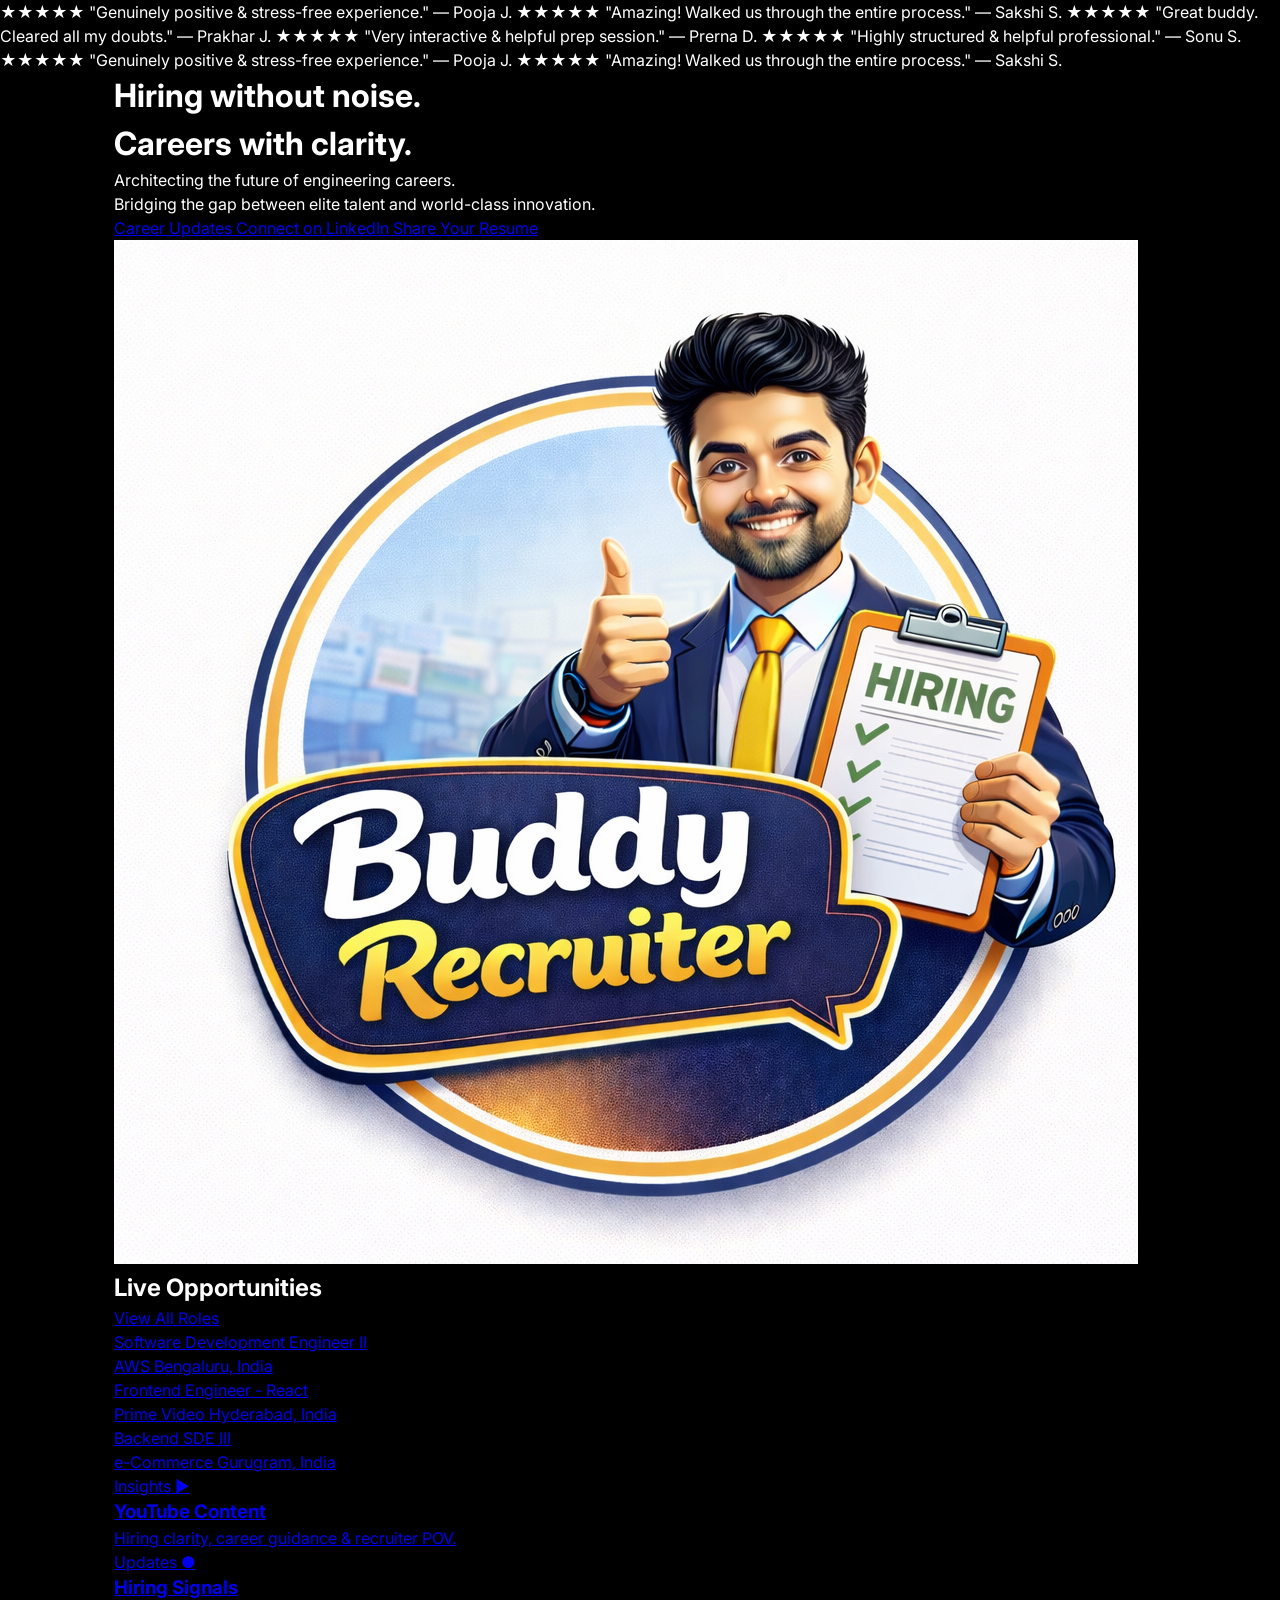
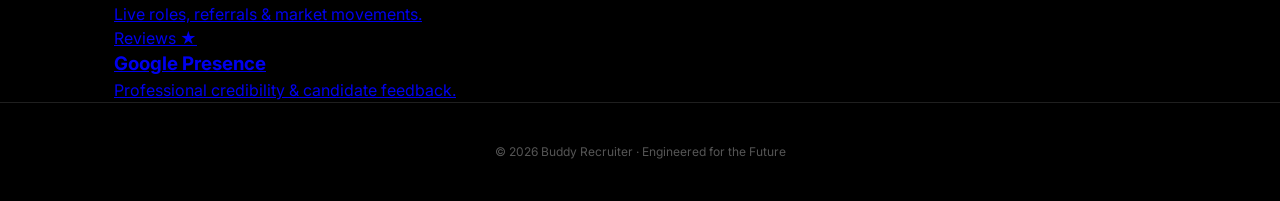
==== commit a4d9b9d7: "index.html" ====
--- a/index.html
+++ b/index.html
@@ -2,113 +2,103 @@
 <html lang="en">
 <head>
     <meta charset="UTF-8">
-    <title>Buddy Recruiter — Executive Tech Hiring</title>
+    <title>Buddy Recruiter — Future of Tech Hiring</title>
     <meta name="viewport" content="width=device-width, initial-scale=1.0">
     <link rel="stylesheet" href="style.css">
     <link rel="preconnect" href="https://fonts.googleapis.com">
     <link rel="preconnect" href="https://fonts.gstatic.com" crossorigin>
-    <link href="https://fonts.googleapis.com/css2?family=Inter:wght@300;400;500;600;800&display=swap" rel="stylesheet">
+    <link href="https://fonts.googleapis.com/css2?family=Inter:wght@400;500;600&family=Outfit:wght@500;700;800&display=swap" rel="stylesheet">
 </head>
 <body>
 
-    <div class="bg-noise"></div>
-    <div class="bg-mesh"></div>
+    <div class="space-bg"></div>
+    <div class="glow-orb top-orb"></div>
+    <div class="glow-orb bottom-orb"></div>
 
-    <div class="ticker-wrap">
-        <div class="ticker-move">
-            <div class="ticker-item">★ ★ ★ ★ ★ "Genuinely positive & stress-free." — Pooja J.</div>
-            <div class="ticker-divider"></div>
-            <div class="ticker-item">★ ★ ★ ★ ★ "Amazing! Walked us through the entire process." — Sakshi S.</div>
-            <div class="ticker-divider"></div>
-            <div class="ticker-item">★ ★ ★ ★ ★ "Great buddy. Cleared all my doubts." — Prakhar J.</div>
-            <div class="ticker-divider"></div>
-            <div class="ticker-item">★ ★ ★ ★ ★ "Highly structured & helpful professional." — Sonu S.</div>
-            <div class="ticker-divider"></div>
-            <div class="ticker-item">★ ★ ★ ★ ★ "Genuinely positive & stress-free." — Pooja J.</div>
-            <div class="ticker-divider"></div>
-            <div class="ticker-item">★ ★ ★ ★ ★ "Amazing! Walked us through the entire process." — Sakshi S.</div>
+    <nav class="review-bar">
+        <div class="marquee-track">
+            <div class="marquee-content">
+                <span class="review-item"><span class="stars">★★★★★</span> "Genuinely positive & stress-free experience." <span class="author">— Pooja J.</span></span>
+                <span class="review-item"><span class="stars">★★★★★</span> "Amazing! Walked us through the entire process." <span class="author">— Sakshi S.</span></span>
+                <span class="review-item"><span class="stars">★★★★★</span> "Great buddy. Cleared all my doubts." <span class="author">— Prakhar J.</span></span>
+                <span class="review-item"><span class="stars">★★★★★</span> "Very interactive & helpful prep session." <span class="author">— Prerna D.</span></span>
+                <span class="review-item"><span class="stars">★★★★★</span> "Highly structured & helpful professional." <span class="author">— Sonu S.</span></span>
+                <span class="review-item"><span class="stars">★★★★★</span> "Genuinely positive & stress-free experience." <span class="author">— Pooja J.</span></span>
+                <span class="review-item"><span class="stars">★★★★★</span> "Amazing! Walked us through the entire process." <span class="author">— Sakshi S.</span></span>
+            </div>
         </div>
-    </div>
+    </nav>
 
-    <section class="hero">
-        <div class="container hero-grid">
+    <header class="hero-section">
+        <div class="container hero-glass-panel">
             
-            <div class="hero-content">
-                <h1 class="hero-title">
-                    Hiring without noise.<br>
-                    <span class="text-glow">Careers with clarity.</span>
-                </h1>
-                
-                <p class="hero-desc">
-                    Architecting the future of engineering careers. 
-                    Bridging the gap between elite talent and world-class innovation.
+            <div class="hero-text">
+                <h1>Hiring without noise.<br><span class="gradient-text">Careers with clarity.</span></h1>
+                <p class="hero-subtext">
+                    Architecting the future of engineering careers.<br>
+                    Bridging the gap between <span class="highlight-text">elite talent</span> and world-class innovation.
                 </p>
 
-                <div class="hero-ctas">
-                    <a href="https://whatsapp.com/channel/0029VaKklsd4CrflDisgI90E" target="_blank" class="btn btn-primary">
+                <div class="button-grid">
+                    <a href="https://whatsapp.com/channel/0029VaKklsd4CrflDisgI90E" target="_blank" class="cyber-btn btn-solid">
                         Career Updates
                     </a>
-                    <a href="https://www.linkedin.com/in/jigzsaner/" target="_blank" class="btn btn-secondary">
+                    <a href="https://www.linkedin.com/in/jigzsaner/" target="_blank" class="cyber-btn btn-glass">
                         Connect on LinkedIn
                     </a>
-                    <a href="mailto:jigsaner@amazon.com" class="btn btn-ghost">
-                        Share Your Resume
+                    <a href="mailto:jigsaner@amazon.com" class="cyber-btn btn-animated-border">
+                        <span class="btn-inner">Share Your Resume</span>
                     </a>
                 </div>
             </div>
 
-            <div class="hero-visual">
-                <div class="avatar-glass">
-                    <img src="logo.png" alt="Jignesh Saner">
+            <div class="hero-avatar">
+                <div class="hologram-ring"></div>
+                <div class="avatar-container">
+                    <img src="logo.png" alt="Buddy Recruiter">
                 </div>
             </div>
 
         </div>
-    </section>
+    </header>
 
-    <section class="jobs-section">
+    <section class="dashboard-section">
         <div class="container">
-            <div class="section-title">
-                <h2>Live Opportunities</h2>
-                <div class="live-indicator"></div>
+            <div class="dashboard-header">
+                <h2><div class="live-ping"></div> Live Opportunities</h2>
+                <a href="https://www.amazon.jobs/en/search?base_query=&loc_query=India&country=IND" target="_blank" class="view-all-btn">View All Roles</a>
             </div>
             
-            <div class="jobs-list" id="jobs-container">
+            <div class="job-grid" id="jobs-container">
                 </div>
-
-            <div class="jobs-action">
-                <a href="https://www.amazon.jobs/en/search?base_query=&loc_query=India&country=IND" target="_blank" class="link-arrow">
-                    View All Amazon Roles ↗
-                </a>
-            </div>
         </div>
     </section>
 
-    <section class="bento-section">
-        <div class="container bento-grid">
+    <section class="widgets-section">
+        <div class="container widget-grid">
             
-            <a href="https://www.youtube.com/@BuddyRecruiter" target="_blank" class="bento-card">
-                <div class="bento-top">
-                    <span class="bento-label">Insights</span>
-                    <svg class="bento-icon" viewBox="0 0 24 24" fill="none" stroke="currentColor" stroke-width="2"><path d="M22.54 6.42a2.78 2.78 0 0 0-1.94-2C18.88 4 12 4 12 4s-6.88 0-8.6.46a2.78 2.78 0 0 0-1.94 2A29 29 0 0 0 1 11.75a29 29 0 0 0 .46 5.33 2.78 2.78 0 0 0 1.94 2c1.72.46 8.6.46 8.6.46s6.88 0 8.6-.46a2.78 2.78 0 0 0 1.94-2 29 29 0 0 0 .46-5.33 29 29 0 0 0-.46-5.33z"></path><polygon points="9.75 15.02 15.5 11.75 9.75 8.48 9.75 15.02"></polygon></svg>
+            <a href="https://www.youtube.com/@BuddyRecruiter" target="_blank" class="widget-box pulse-red">
+                <div class="widget-top">
+                    <span class="badge">Insights</span>
+                    <span class="icon red-icon">▶</span>
                 </div>
                 <h3>YouTube Content</h3>
                 <p>Hiring clarity, career guidance & recruiter POV.</p>
             </a>
 
-            <a href="https://whatsapp.com/channel/0029VaKklsd4CrflDisgI90E" target="_blank" class="bento-card">
-                <div class="bento-top">
-                    <span class="bento-label">Updates</span>
-                    <svg class="bento-icon" viewBox="0 0 24 24" fill="none" stroke="currentColor" stroke-width="2"><path d="M21 11.5a8.38 8.38 0 0 1-.9 3.8 8.5 8.5 0 0 1-7.6 4.7 8.38 8.38 0 0 1-3.8-.9L3 21l1.9-5.7a8.38 8.38 0 0 1-.9-3.8 8.5 8.5 0 0 1 4.7-7.6 8.38 8.38 0 0 1 3.8-.9h.5a8.48 8.48 0 0 1 8 8v.5z"></path></svg>
+            <a href="https://whatsapp.com/channel/0029VaKklsd4CrflDisgI90E" target="_blank" class="widget-box pulse-green">
+                <div class="widget-top">
+                    <span class="badge">Updates</span>
+                    <span class="icon green-icon">●</span>
                 </div>
                 <h3>Hiring Signals</h3>
                 <p>Live roles, referrals & market movements.</p>
             </a>
 
-            <a href="https://share.google/NWkizasA7NXab5QS2" target="_blank" class="bento-card">
-                <div class="bento-top">
-                    <span class="bento-label">Reviews</span>
-                    <svg class="bento-icon" viewBox="0 0 24 24" fill="none" stroke="currentColor" stroke-width="2"><polygon points="12 2 15.09 8.26 22 9.27 17 14.14 18.18 21.02 12 17.77 5.82 21.02 7 14.14 2 9.27 8.91 8.26 12 2"></polygon></svg>
+            <a href="https://share.google/NWkizasA7NXab5QS2" target="_blank" class="widget-box pulse-gold">
+                <div class="widget-top">
+                    <span class="badge">Reviews</span>
+                    <span class="icon gold-icon">★</span>
                 </div>
                 <h3>Google Presence</h3>
                 <p>Professional credibility & candidate feedback.</p>
@@ -118,30 +108,27 @@
     </section>
 
     <footer>
-        <p>© 2026 Buddy Recruiter · Jignesh Saner</p>
+        <p>© 2026 Buddy Recruiter · Engineered for the Future</p>
     </footer>
 
     <script>
-        const activeJobs = [
-            { title: "Software Development Engineer II", team: "Amazon Web Services (AWS)", loc: "Bengaluru, India", link: "https://www.amazon.jobs" },
-            { title: "Frontend Engineer - React/Next.js", team: "Amazon Prime Video", loc: "Hyderabad, India", link: "https://www.amazon.jobs" },
-            { title: "Backend SDE III (Distributed Systems)", team: "Amazon e-Commerce", loc: "Gurugram, India", link: "https://www.amazon.jobs" }
+        const jobs = [
+            { title: "Software Development Engineer II", team: "AWS", loc: "Bengaluru, India", link: "https://www.amazon.jobs" },
+            { title: "Frontend Engineer - React", team: "Prime Video", loc: "Hyderabad, India", link: "https://www.amazon.jobs" },
+            { title: "Backend SDE III", team: "e-Commerce", loc: "Gurugram, India", link: "https://www.amazon.jobs" }
         ];
 
         const container = document.getElementById('jobs-container');
-        activeJobs.forEach(job => {
-            const row = document.createElement('a');
-            row.href = job.link;
-            row.target = "_blank";
-            row.className = 'job-row';
-            row.innerHTML = `
-                <div class="job-data">
-                    <h4>${job.title}</h4>
-                    <span>${job.team} · ${job.loc}</span>
-                </div>
-                <div class="job-arrow">↗</div>
+        jobs.forEach(job => {
+            container.innerHTML += `
+                <a href="${job.link}" target="_blank" class="job-card">
+                    <div class="job-role">${job.title}</div>
+                    <div class="job-details">
+                        <span class="tag-team">${job.team}</span>
+                        <span class="tag-loc">${job.loc}</span>
+                    </div>
+                </a>
             `;
-            container.appendChild(row);
         });
     </script>
 </body>
--- a/style.css
+++ b/style.css
@@ -1,291 +1,151 @@
-/* --- 1. SETUP & VARS --- */
+/* --- DESIGN SYSTEM --- */
 :root {
-    --bg-deep: #020204;
-    --text-main: #ffffff;
-    --text-muted: #94a3b8;
-    
-    /* Brand Colors */
-    --gold: #F59E0B;
-    --gold-glow: rgba(245, 158, 11, 0.4);
-    
-    --youtube: #ff0000;
-    --whatsapp: #00e676;
-    --google: #4285f4;
-
-    --font-head: 'Outfit', sans-serif;
-    --font-body: 'Inter', sans-serif;
+    --bg-base: #000000;
+    --bg-surface: #0a0a0a;
+    --border-color: #1f1f1f;
+    --text-primary: #ffffff;
+    --text-secondary: #888888;
+    --accent: #fbbf24;
 }
 
 * { box-sizing: border-box; margin: 0; padding: 0; }
 
 body {
-    background-color: var(--bg-deep);
-    color: var(--text-main);
-    font-family: var(--font-body);
+    background-color: var(--bg-base);
+    color: var(--text-primary);
+    font-family: 'Inter', -apple-system, sans-serif;
+    line-height: 1.5;
+    -webkit-font-smoothing: antialiased;
     overflow-x: hidden;
-    -webkit-font-smoothing: antialiased;
 }
 
-/* --- 2. BACKGROUND FX --- */
-.noise-bg {
-    position: fixed; top: 0; left: 0; width: 100%; height: 100%;
-    background-image: url("data:image/svg+xml,%3Csvg viewBox='0 0 200 200' xmlns='http://www.w3.org/2000/svg'%3E%3Cfilter id='noiseFilter'%3E%3CfeTurbulence type='fractalNoise' baseFrequency='0.8' numOctaves='3' stitchTiles='stitch'/%3E%3C/filter%3E%3Crect width='100%25' height='100%25' filter='url(%23noiseFilter)' opacity='0.04'/%3E%3C/svg%3E");
-    pointer-events: none; z-index: 0;
+/* --- AMBIENCE --- */
+.bg-noise {
+    position: fixed; top: 0; left: 0; width: 100%; height: 100%; z-index: -2;
+    background-image: url("data:image/svg+xml,%3Csvg viewBox='0 0 200 200' xmlns='http://www.w3.org/2000/svg'%3E%3Cfilter id='noiseFilter'%3E%3CfeTurbulence type='fractalNoise' baseFrequency='0.9' numOctaves='3' stitchTiles='stitch'/%3E%3C/filter%3E%3Crect width='100%25' height='100%25' filter='url(%23noiseFilter)' opacity='0.03'/%3E%3C/svg%3E");
+}
+.bg-mesh {
+    position: fixed; top: 0; left: 50%; transform: translateX(-50%);
+    width: 100vw; height: 100vh; z-index: -1;
+    background: radial-gradient(circle at 50% 0%, rgba(255, 255, 255, 0.03) 0%, transparent 60%);
 }
 
-.ambient-light {
-    position: fixed; top: -30%; right: -10%;
-    width: 800px; height: 800px;
-    background: radial-gradient(circle, rgba(21, 50, 200, 0.15), transparent 70%);
-    filter: blur(80px); z-index: 0;
+.container { max-width: 1100px; margin: 0 auto; padding: 0 24px; }
+
+/* --- 1. TICKER (Refined & Minimal) --- */
+.ticker-wrap {
+    border-bottom: 1px solid var(--border-color);
+    background: rgba(0, 0, 0, 0.5);
+    backdrop-filter: blur(10px);
+    overflow: hidden; padding: 10px 0;
+}
+.ticker-move { display: inline-flex; animation: ticker 40s linear infinite; }
+.ticker-item { font-size: 12px; font-weight: 500; color: var(--text-secondary); white-space: nowrap; letter-spacing: 0.5px; }
+.ticker-divider { width: 4px; height: 4px; background: #333; border-radius: 50%; margin: 0 24px; align-self: center; }
+@keyframes ticker { 0% { transform: translate3d(0, 0, 0); } 100% { transform: translate3d(-50%, 0, 0); } }
+
+/* --- 2. HERO --- */
+.hero { padding: 120px 0 80px; }
+.hero-grid { display: grid; grid-template-columns: 1fr auto; gap: 60px; align-items: center; }
+
+.hero-title {
+    font-size: 64px; font-weight: 600; letter-spacing: -0.04em;
+    line-height: 1.05; margin-bottom: 24px;
+}
+.text-glow { color: var(--text-secondary); }
+
+.hero-desc {
+    font-size: 18px; color: var(--text-secondary);
+    max-width: 500px; margin-bottom: 48px;
+    font-weight: 400; letter-spacing: -0.01em;
 }
 
-/* --- 3. GOOGLE REVIEW NAV --- */
-.review-nav {
-    background: #000;
-    border-bottom: 1px solid rgba(255,255,255,0.08);
-    padding: 12px 0;
-    overflow: hidden;
-    position: relative;
-    z-index: 10;
+/* Apple-style Buttons */
+.hero-ctas { display: flex; gap: 16px; flex-wrap: wrap; }
+.btn {
+    display: inline-flex; justify-content: center; align-items: center;
+    height: 48px; padding: 0 28px; border-radius: 8px; /* Sharper, modern corners */
+    font-size: 14px; font-weight: 500; text-decoration: none;
+    transition: all 0.2s ease;
 }
 
-.marquee-wrapper { width: 100%; overflow: hidden; white-space: nowrap; }
+.btn-primary { background: var(--text-primary); color: var(--bg-base); }
+.btn-primary:hover { background: #e0e0e0; transform: scale(0.98); }
 
-.marquee-content {
-    display: inline-block;
-    animation: scroll 50s linear infinite; 
-}
+.btn-secondary { background: var(--bg-surface); color: var(--text-primary); border: 1px solid var(--border-color); }
+.btn-secondary:hover { background: #141414; border-color: #333; }
 
-.review-item {
-    display: inline-flex;
-    align-items: center;
-    font-family: var(--font-body);
-    font-weight: 500;
-    font-size: 13px;
-    color: #fff;
-    margin: 0 15px;
-    background: rgba(255,255,255,0.03);
-    padding: 6px 12px;
-    border-radius: 6px;
+.btn-ghost { background: transparent; color: var(--text-secondary); }
+.btn-ghost:hover { color: var(--text-primary); }
+
+/* Minimal Avatar */
+.avatar-glass {
+    width: 240px; height: 240px; border-radius: 50%;
+    padding: 8px; background: rgba(255,255,255,0.02);
     border: 1px solid rgba(255,255,255,0.05);
 }
+.avatar-glass img { width: 100%; height: 100%; border-radius: 50%; object-fit: cover; filter: grayscale(20%); transition: filter 0.3s; }
+.avatar-glass img:hover { filter: grayscale(0%); }
 
-.g-icon { width: 14px; height: 14px; margin-right: 8px; opacity: 0.8; }
-.stars { color: var(--gold); margin-right: 8px; letter-spacing: 1px; }
-.author { color: rgba(255,255,255,0.4); font-size: 11px; margin-left: 6px; font-weight: 400; }
-.divider { display: inline-block; width: 1px; height: 14px; background: rgba(255,255,255,0.1); margin: 0 10px; vertical-align: middle; }
+/* --- 3. LIVE JOBS (List View) --- */
+.jobs-section { padding: 40px 0 80px; }
+.section-title { display: flex; align-items: center; gap: 12px; margin-bottom: 32px; border-bottom: 1px solid var(--border-color); padding-bottom: 16px; }
+.section-title h2 { font-size: 14px; font-weight: 500; text-transform: uppercase; letter-spacing: 1px; color: var(--text-secondary); }
+.live-indicator { width: 8px; height: 8px; background: #10b981; border-radius: 50%; box-shadow: 0 0 8px rgba(16, 185, 129, 0.4); }
 
-@keyframes scroll {
-    0% { transform: translateX(0); }
-    100% { transform: translateX(-50%); }
+.jobs-list { display: flex; flex-direction: column; }
+.job-row {
+    display: flex; justify-content: space-between; align-items: center;
+    padding: 24px 16px; border-bottom: 1px solid var(--border-color);
+    text-decoration: none; transition: background 0.2s;
+    border-radius: 8px;
 }
+.job-row:hover { background: var(--bg-surface); }
 
-/* --- 4. HERO SECTION --- */
-.hero-section {
-    position: relative; z-index: 1;
-    padding: 100px 20px 80px;
+.job-data h4 { font-size: 16px; font-weight: 500; color: var(--text-primary); margin-bottom: 4px; }
+.job-data span { font-size: 14px; color: var(--text-secondary); }
+.job-arrow { color: var(--text-secondary); font-size: 18px; transition: transform 0.2s, color 0.2s; }
+.job-row:hover .job-arrow { transform: translate(4px, -4px); color: var(--text-primary); }
+
+.jobs-action { margin-top: 24px; text-align: right; }
+.link-arrow { color: var(--text-secondary); text-decoration: none; font-size: 14px; font-weight: 500; transition: color 0.2s; }
+.link-arrow:hover { color: var(--text-primary); }
+
+/* --- 4. BENTO WIDGETS --- */
+.bento-section { padding: 0 0 100px; }
+.bento-grid { display: grid; grid-template-columns: repeat(3, 1fr); gap: 24px; }
+
+.bento-card {
+    background: var(--bg-surface);
+    border: 1px solid var(--border-color);
+    border-radius: 16px; padding: 32px;
+    text-decoration: none; transition: all 0.2s ease;
+    display: flex; flex-direction: column;
 }
+.bento-card:hover { border-color: #333; background: #0f0f0f; transform: translateY(-2px); }
 
-.container { max-width: 1200px; margin: 0 auto; }
+.bento-top { display: flex; justify-content: space-between; align-items: center; margin-bottom: 40px; }
+.bento-label { font-size: 12px; font-weight: 500; color: var(--text-secondary); }
+.bento-icon { width: 20px; height: 20px; color: var(--text-secondary); transition: color 0.2s; }
 
-.hero-grid {
-    display: grid; grid-template-columns: 1.2fr 0.8fr;
-    gap: 40px; align-items: center;
+/* Subtle accent on hover */
+.bento-card:hover .bento-icon { color: var(--text-primary); }
+
+.bento-card h3 { font-size: 18px; font-weight: 500; color: var(--text-primary); margin-bottom: 8px; }
+.bento-card p { font-size: 14px; color: var(--text-secondary); line-height: 1.5; }
+
+/* --- FOOTER --- */
+footer { text-align: center; padding: 40px; border-top: 1px solid var(--border-color); color: #555; font-size: 12px; }
+
+/* --- RESPONSIVE --- */
+@media (max-width: 900px) {
+    .hero { padding: 60px 0; }
+    .hero-grid { grid-template-columns: 1fr; gap: 40px; text-align: left; }
+    .hero-visual { grid-row: 1; } /* Logo on top for mobile */
+    .hero-title { font-size: 48px; }
+    .hero-ctas { flex-direction: column; }
+    .btn { width: 100%; }
+    .bento-grid { grid-template-columns: 1fr; }
+    .job-row { flex-direction: column; align-items: flex-start; gap: 12px; }
+    .job-arrow { display: none; }
 }
-
-.hero-text h1 {
-    font-family: var(--font-head);
-    font-size: 64px; font-weight: 800;
-    line-height: 1.1; margin-bottom: 24px;
-}
-
-.text-gradient {
-    background: linear-gradient(to right, #ffffff, #94a3b8);
-    -webkit-background-clip: text;
-    -webkit-text-fill-color: transparent;
-}
-
-.hero-sub {
-    font-size: 19px; line-height: 1.6;
-    color: var(--text-muted); margin-bottom: 45px;
-    max-width: 550px; font-weight: 400;
-}
-
-.gold-highlight { 
-    color: var(--text-main); 
-    text-decoration: underline; 
-    text-decoration-color: var(--gold);
-    text-underline-offset: 4px;
-}
-
-/* --- CTA GROUP --- */
-.cta-group { display: flex; gap: 16px; align-items: center; flex-wrap: wrap; }
-
-.btn {
-    display: flex; justify-content: center; align-items: center;
-    text-decoration: none; height: 56px; padding: 0 32px;
-    min-width: 200px; border-radius: 99px;
-    font-weight: 600; font-size: 15px;
-    transition: all 0.3s cubic-bezier(0.25, 0.8, 0.25, 1);
-    letter-spacing: 0.3px;
-}
-
-.btn-primary {
-    background: linear-gradient(135deg, #FF8C00, #F59E0B);
-    color: #000; border: 1px solid transparent;
-    box-shadow: 0 4px 20px rgba(245,158,11,0.2);
-}
-.btn-primary:hover { transform: translateY(-2px); box-shadow: 0 8px 30px rgba(245,158,11,0.4); }
-
-.btn-secondary {
-    background: rgba(255,255,255,0.06); color: #fff;
-    border: 1px solid rgba(255,255,255,0.1); backdrop-filter: blur(10px);
-}
-.btn-secondary:hover { background: rgba(255,255,255,0.12); border-color: #fff; transform: translateY(-2px); }
-
-.btn-gold-glass {
-    background: rgba(245, 158, 11, 0.05); color: var(--gold);
-    border: 1px solid var(--gold); box-shadow: 0 0 15px rgba(245,158,11,0.05);
-}
-.btn-gold-glass:hover {
-    background: var(--gold); color: #000;
-    box-shadow: 0 0 30px rgba(245,158,11,0.4); transform: translateY(-2px);
-}
-
-.btn-outline-gold {
-    background: transparent; color: var(--gold);
-    border: 1px solid var(--gold);
-}
-.btn-outline-gold:hover {
-    background: var(--gold); color: #000; box-shadow: 0 0 20px var(--gold-glow);
-}
-
-/* --- 5. LOGO PORTAL --- */
-.hero-visual { display: flex; justify-content: center; position: relative; }
-.logo-portal { position: relative; width: 320px; height: 320px; display: flex; justify-content: center; align-items: center; }
-
-.rotating-ring {
-    position: absolute; width: 100%; height: 100%; border-radius: 50%;
-    border: 2px solid transparent; border-top: 2px solid var(--gold);
-    border-right: 2px solid rgba(255,255,255,0.2);
-    animation: spin 10s linear infinite;
-    box-shadow: 0 0 30px rgba(245,158,11,0.1);
-}
-
-.logo-glow {
-    position: absolute; width: 80%; height: 80%;
-    background: radial-gradient(circle, var(--gold-glow), transparent 70%);
-    filter: blur(40px); z-index: 1;
-}
-
-.logo-portal img {
-    width: 280px; height: 280px; border-radius: 50%; object-fit: cover;
-    position: relative; z-index: 2; border: 4px solid rgba(20,20,20,0.8);
-    box-shadow: 0 10px 40px rgba(0,0,0,0.5);
-}
-@keyframes spin { 100% { transform: rotate(360deg); } }
-
-/* --- 6. LIVE JOBS SECTION --- */
-.jobs-section {
-    padding: 20px 20px 80px;
-    position: relative; z-index: 1;
-}
-
-.section-header { text-align: center; margin-bottom: 40px; }
-.section-header h2 { font-family: var(--font-head); font-size: 32px; margin-bottom: 10px; display: inline-flex; align-items: center; gap: 12px;}
-.section-header p { color: var(--text-muted); font-size: 16px;}
-
-/* Pulsing Live Dot */
-.live-dot {
-    display: inline-block; width: 12px; height: 12px;
-    background-color: #00e676; border-radius: 50%;
-    box-shadow: 0 0 10px #00e676;
-    animation: pulse-live 2s infinite;
-}
-@keyframes pulse-live {
-    0% { transform: scale(0.95); box-shadow: 0 0 0 0 rgba(0, 230, 118, 0.7); }
-    70% { transform: scale(1); box-shadow: 0 0 0 10px rgba(0, 230, 118, 0); }
-    100% { transform: scale(0.95); box-shadow: 0 0 0 0 rgba(0, 230, 118, 0); }
-}
-
-.jobs-grid {
-    display: flex; flex-direction: column; gap: 16px;
-    max-width: 900px; margin: 0 auto 40px;
-}
-
-.job-card {
-    background: rgba(255,255,255,0.03);
-    border: 1px solid rgba(255,255,255,0.08);
-    border-radius: 16px; padding: 24px 30px;
-    display: flex; justify-content: space-between; align-items: center;
-    transition: all 0.3s ease;
-}
-.job-card:hover {
-    background: rgba(255,255,255,0.06);
-    border-color: rgba(255,255,255,0.2);
-    transform: translateX(5px);
-}
-
-.job-info h3 { font-family: var(--font-head); font-size: 20px; margin-bottom: 8px; color: #fff; }
-.job-meta { display: flex; gap: 20px; font-size: 14px; color: var(--text-muted); }
-
-.job-apply {
-    background: #fff; color: #000; padding: 10px 24px;
-    border-radius: 50px; text-decoration: none; font-weight: 700;
-    font-size: 14px; transition: all 0.2s;
-}
-.job-apply:hover { background: var(--gold); box-shadow: 0 0 15px rgba(245,158,11,0.3); }
-
-.jobs-footer { display: flex; justify-content: center; }
-
-/* --- 7. NEON WIDGETS --- */
-.widgets-section { padding: 0 20px 100px; }
-.widgets-grid { display: grid; grid-template-columns: repeat(3, 1fr); gap: 25px; }
-
-.widget-card {
-    background: #0A0A0C; border: 1px solid #1f1f1f;
-    border-radius: 20px; padding: 35px; position: relative;
-    transition: all 0.3s cubic-bezier(0.25, 1, 0.5, 1);
-}
-
-.youtube { animation: pulse-red 5s infinite; }
-.whatsapp { animation: pulse-green 5s infinite; }
-.google { animation: pulse-gold 5s infinite; }
-
-.widget-card:hover { animation: none; transform: translateY(-5px); border-color: rgba(255,255,255,0.3) !important; }
-
-@keyframes pulse-red { 0%, 100% { border-color: #1f1f1f; box-shadow: none; } 50% { border-color: var(--youtube); box-shadow: 0 0 20px rgba(255,0,0,0.2); } }
-@keyframes pulse-green { 0%, 100% { border-color: #1f1f1f; box-shadow: none; } 50% { border-color: var(--whatsapp); box-shadow: 0 0 20px rgba(0,230,118,0.2); } }
-@keyframes pulse-gold { 0%, 100% { border-color: #1f1f1f; box-shadow: none; } 50% { border-color: var(--gold); box-shadow: 0 0 20px rgba(245,158,11,0.2); } }
-
-.widget-header { display: flex; justify-content: space-between; margin-bottom: 20px; }
-.tag { font-size: 11px; font-weight: 800; letter-spacing: 1px; color: rgba(255,255,255,0.4); text-transform: uppercase; }
-.icon { font-size: 18px; color: #333; transition: color 0.3s; }
-
-.youtube .icon, .youtube:hover .icon { color: var(--youtube); }
-.whatsapp .icon, .whatsapp:hover .icon { color: var(--whatsapp); }
-.google .icon, .google:hover .icon { color: var(--gold); }
-
-.widget-card h3 { font-family: var(--font-head); font-size: 20px; margin-bottom: 10px; color: #fff; }
-.widget-card p { font-size: 15px; color: var(--text-muted); line-height: 1.5; margin-bottom: 30px; }
-
-.link-btn { text-decoration: none; font-weight: 700; font-size: 14px; color: #fff; transition: padding 0.3s; }
-.youtube .link-btn:hover { color: var(--youtube); padding-left: 5px; }
-.whatsapp .link-btn:hover { color: var(--whatsapp); padding-left: 5px; }
-.google .link-btn:hover { color: var(--gold); padding-left: 5px; }
-
-/* FOOTER */
-footer { text-align: center; color: rgba(255,255,255,0.2); padding: 40px; font-size: 13px; border-top: 1px solid #111; }
-
-/* MOBILE RESPONSIVE */
-@media (max-width: 900px) {
-    .hero-grid { grid-template-columns: 1fr; text-align: center; gap: 60px; }
-    .hero-visual { order: -1; margin-top: 20px; }
-    .cta-group { flex-direction: column; width: 100%; }
-    .btn { width: 100%; }
-    .job-card { flex-direction: column; text-align: center; gap: 20px; }
-    .job-meta { flex-direction: column; gap: 10px; }
-    .widgets-grid { grid-template-columns: 1fr; }
-    .hero-text h1 { font-size: 42px; }
-}
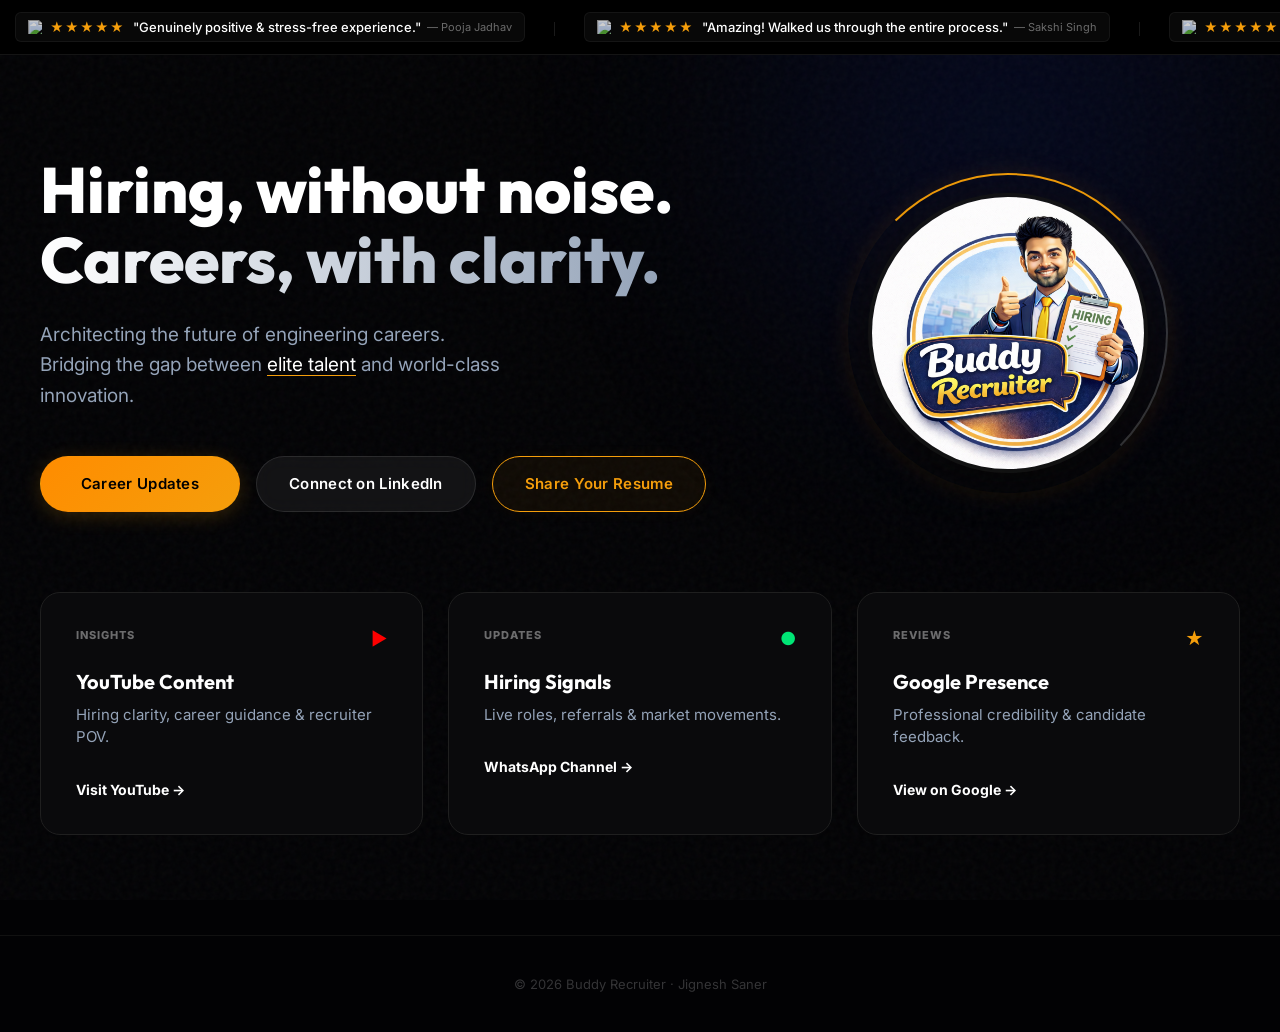
==== commit 75463ffe: "index.html" ====
--- a/index.html
+++ b/index.html
@@ -2,7 +2,7 @@
 <html lang="en">
 <head>
     <meta charset="UTF-8">
-    <title>Buddy Recruiter — Future of Tech Hiring</title>
+    <title>Buddy Recruiter — Architecting Careers</title>
     <meta name="viewport" content="width=device-width, initial-scale=1.0">
     <link rel="stylesheet" href="style.css">
     <link rel="preconnect" href="https://fonts.googleapis.com">
@@ -11,125 +11,161 @@
 </head>
 <body>
 
-    <div class="space-bg"></div>
-    <div class="glow-orb top-orb"></div>
-    <div class="glow-orb bottom-orb"></div>
+    <div class="noise-bg"></div>
+    <div class="ambient-light"></div>
 
-    <nav class="review-bar">
-        <div class="marquee-track">
+    <nav class="review-nav">
+        <div class="marquee-wrapper">
             <div class="marquee-content">
-                <span class="review-item"><span class="stars">★★★★★</span> "Genuinely positive & stress-free experience." <span class="author">— Pooja J.</span></span>
-                <span class="review-item"><span class="stars">★★★★★</span> "Amazing! Walked us through the entire process." <span class="author">— Sakshi S.</span></span>
-                <span class="review-item"><span class="stars">★★★★★</span> "Great buddy. Cleared all my doubts." <span class="author">— Prakhar J.</span></span>
-                <span class="review-item"><span class="stars">★★★★★</span> "Very interactive & helpful prep session." <span class="author">— Prerna D.</span></span>
-                <span class="review-item"><span class="stars">★★★★★</span> "Highly structured & helpful professional." <span class="author">— Sonu S.</span></span>
-                <span class="review-item"><span class="stars">★★★★★</span> "Genuinely positive & stress-free experience." <span class="author">— Pooja J.</span></span>
-                <span class="review-item"><span class="stars">★★★★★</span> "Amazing! Walked us through the entire process." <span class="author">— Sakshi S.</span></span>
+                
+                <span class="review-item">
+                    <img src="https://upload.wikimedia.org/wikipedia/commons/c/c1/Google_%22G%22_logo.svg" alt="G" class="g-icon">
+                    <span class="stars">★★★★★</span> 
+                    "Genuinely positive & stress-free experience." 
+                    <span class="author">— Pooja Jadhav</span>
+                </span>
+                <span class="divider"></span>
+
+                <span class="review-item">
+                    <img src="https://upload.wikimedia.org/wikipedia/commons/c/c1/Google_%22G%22_logo.svg" alt="G" class="g-icon">
+                    <span class="stars">★★★★★</span> 
+                    "Amazing! Walked us through the entire process." 
+                    <span class="author">— Sakshi Singh</span>
+                </span>
+                <span class="divider"></span>
+
+                <span class="review-item">
+                    <img src="https://upload.wikimedia.org/wikipedia/commons/c/c1/Google_%22G%22_logo.svg" alt="G" class="g-icon">
+                    <span class="stars">★★★★★</span> 
+                    "Great buddy. Cleared all my doubts." 
+                    <span class="author">— Prakhar Jain</span>
+                </span>
+                <span class="divider"></span>
+
+                <span class="review-item">
+                    <img src="https://upload.wikimedia.org/wikipedia/commons/c/c1/Google_%22G%22_logo.svg" alt="G" class="g-icon">
+                    <span class="stars">★★★★★</span> 
+                    "Very interactive & helpful prep session." 
+                    <span class="author">— Prerna Dubey</span>
+                </span>
+                <span class="divider"></span>
+
+                <span class="review-item">
+                    <img src="https://upload.wikimedia.org/wikipedia/commons/c/c1/Google_%22G%22_logo.svg" alt="G" class="g-icon">
+                    <span class="stars">★★★★★</span> 
+                    "Highly structured & helpful professional." 
+                    <span class="author">— Sonu Sharma</span>
+                </span>
+                <span class="divider"></span>
+
+                 <span class="review-item">
+                    <img src="https://upload.wikimedia.org/wikipedia/commons/c/c1/Google_%22G%22_logo.svg" alt="G" class="g-icon">
+                    <span class="stars">★★★★★</span> 
+                    "Genuinely positive & stress-free experience." 
+                    <span class="author">— Pooja Jadhav</span>
+                </span>
+                <span class="divider"></span>
+
+                <span class="review-item">
+                    <img src="https://upload.wikimedia.org/wikipedia/commons/c/c1/Google_%22G%22_logo.svg" alt="G" class="g-icon">
+                    <span class="stars">★★★★★</span> 
+                    "Amazing! Walked us through the entire process." 
+                    <span class="author">— Sakshi Singh</span>
+                </span>
+                <span class="divider"></span>
+
             </div>
         </div>
     </nav>
 
-    <header class="hero-section">
-        <div class="container hero-glass-panel">
+    <section class="hero-section">
+        <div class="container hero-grid">
             
             <div class="hero-text">
-                <h1>Hiring without noise.<br><span class="gradient-text">Careers with clarity.</span></h1>
-                <p class="hero-subtext">
-                    Architecting the future of engineering careers.<br>
-                    Bridging the gap between <span class="highlight-text">elite talent</span> and world-class innovation.
+                <h1>
+                    Hiring, without noise.<br>
+                    <span class="text-gradient">Careers, with clarity.</span>
+                </h1>
+                
+                <p class="hero-sub">
+                    Architecting the future of engineering careers.<br> 
+                    Bridging the gap between <span class="gold-highlight">elite talent</span> and world-class innovation.
                 </p>
 
-                <div class="button-grid">
-                    <a href="https://whatsapp.com/channel/0029VaKklsd4CrflDisgI90E" target="_blank" class="cyber-btn btn-solid">
+                <div class="cta-group">
+                    <a href="https://whatsapp.com/channel/0029VaKklsd4CrflDisgI90E" target="_blank" class="btn btn-primary">
                         Career Updates
                     </a>
-                    <a href="https://www.linkedin.com/in/jigzsaner/" target="_blank" class="cyber-btn btn-glass">
+                    
+                    <a href="https://www.linkedin.com/in/jigzsaner/" target="_blank" class="btn btn-secondary">
                         Connect on LinkedIn
                     </a>
-                    <a href="mailto:jigsaner@amazon.com" class="cyber-btn btn-animated-border">
-                        <span class="btn-inner">Share Your Resume</span>
+                    
+                    <a href="mailto:jigsaner@amazon.com" class="btn btn-gold-glass">
+                        Share Your Resume
                     </a>
                 </div>
             </div>
 
-            <div class="hero-avatar">
-                <div class="hologram-ring"></div>
-                <div class="avatar-container">
-                    <img src="logo.png" alt="Buddy Recruiter">
+            <div class="hero-visual">
+                <div class="logo-portal">
+                    <div class="rotating-ring"></div>
+                    <div class="logo-glow"></div>
+                    <img src="logo.png" alt="Buddy Recruiter Jignesh Saner">
                 </div>
             </div>
 
         </div>
-    </header>
-
-    <section class="dashboard-section">
-        <div class="container">
-            <div class="dashboard-header">
-                <h2><div class="live-ping"></div> Live Opportunities</h2>
-                <a href="https://www.amazon.jobs/en/search?base_query=&loc_query=India&country=IND" target="_blank" class="view-all-btn">View All Roles</a>
-            </div>
-            
-            <div class="job-grid" id="jobs-container">
-                </div>
-        </div>
     </section>
 
     <section class="widgets-section">
-        <div class="container widget-grid">
+        <div class="container widgets-grid">
             
-            <a href="https://www.youtube.com/@BuddyRecruiter" target="_blank" class="widget-box pulse-red">
-                <div class="widget-top">
-                    <span class="badge">Insights</span>
-                    <span class="icon red-icon">▶</span>
+            <div class="widget-card youtube">
+                <div class="widget-glow"></div>
+                <div class="widget-header">
+                    <span class="tag">INSIGHTS</span>
+                    <div class="icon">▶</div>
                 </div>
                 <h3>YouTube Content</h3>
                 <p>Hiring clarity, career guidance & recruiter POV.</p>
-            </a>
+                <a href="https://www.youtube.com/@BuddyRecruiter" target="_blank" class="link-btn">
+                    Visit YouTube &rarr;
+                </a>
+            </div>
 
-            <a href="https://whatsapp.com/channel/0029VaKklsd4CrflDisgI90E" target="_blank" class="widget-box pulse-green">
-                <div class="widget-top">
-                    <span class="badge">Updates</span>
-                    <span class="icon green-icon">●</span>
+            <div class="widget-card whatsapp">
+                <div class="widget-glow"></div>
+                <div class="widget-header">
+                    <span class="tag">UPDATES</span>
+                    <div class="icon">●</div>
                 </div>
                 <h3>Hiring Signals</h3>
                 <p>Live roles, referrals & market movements.</p>
-            </a>
+                <a href="https://whatsapp.com/channel/0029VaKklsd4CrflDisgI90E" target="_blank" class="link-btn">
+                    WhatsApp Channel &rarr;
+                </a>
+            </div>
 
-            <a href="https://share.google/NWkizasA7NXab5QS2" target="_blank" class="widget-box pulse-gold">
-                <div class="widget-top">
-                    <span class="badge">Reviews</span>
-                    <span class="icon gold-icon">★</span>
+            <div class="widget-card google">
+                <div class="widget-glow"></div>
+                <div class="widget-header">
+                    <span class="tag">REVIEWS</span>
+                    <div class="icon">★</div>
                 </div>
                 <h3>Google Presence</h3>
                 <p>Professional credibility & candidate feedback.</p>
-            </a>
+                <a href="https://share.google/NWkizasA7NXab5QS2" target="_blank" class="link-btn">
+                    View on Google &rarr;
+                </a>
+            </div>
 
         </div>
     </section>
 
     <footer>
-        <p>© 2026 Buddy Recruiter · Engineered for the Future</p>
+        <p>© 2026 Buddy Recruiter · Jignesh Saner</p>
     </footer>
 
-    <script>
-        const jobs = [
-            { title: "Software Development Engineer II", team: "AWS", loc: "Bengaluru, India", link: "https://www.amazon.jobs" },
-            { title: "Frontend Engineer - React", team: "Prime Video", loc: "Hyderabad, India", link: "https://www.amazon.jobs" },
-            { title: "Backend SDE III", team: "e-Commerce", loc: "Gurugram, India", link: "https://www.amazon.jobs" }
-        ];
-
-        const container = document.getElementById('jobs-container');
-        jobs.forEach(job => {
-            container.innerHTML += `
-                <a href="${job.link}" target="_blank" class="job-card">
-                    <div class="job-role">${job.title}</div>
-                    <div class="job-details">
-                        <span class="tag-team">${job.team}</span>
-                        <span class="tag-loc">${job.loc}</span>
-                    </div>
-                </a>
-            `;
-        });
-    </script>
 </body>
 </html>
--- a/style.css
+++ b/style.css
@@ -1,151 +1,244 @@
-/* --- DESIGN SYSTEM --- */
+/* --- 1. SETUP & VARS --- */
 :root {
-    --bg-base: #000000;
-    --bg-surface: #0a0a0a;
-    --border-color: #1f1f1f;
-    --text-primary: #ffffff;
-    --text-secondary: #888888;
-    --accent: #fbbf24;
+    --bg-deep: #020204;
+    --text-main: #ffffff;
+    --text-muted: #94a3b8;
+    
+    /* Brand Colors */
+    --gold: #F59E0B;
+    --gold-glow: rgba(245, 158, 11, 0.4);
+    
+    --youtube: #ff0000;
+    --whatsapp: #00e676;
+    --google: #4285f4;
+
+    --font-head: 'Outfit', sans-serif;
+    --font-body: 'Inter', sans-serif;
 }
 
 * { box-sizing: border-box; margin: 0; padding: 0; }
 
 body {
-    background-color: var(--bg-base);
-    color: var(--text-primary);
-    font-family: 'Inter', -apple-system, sans-serif;
-    line-height: 1.5;
+    background-color: var(--bg-deep);
+    color: var(--text-main);
+    font-family: var(--font-body);
+    overflow-x: hidden;
     -webkit-font-smoothing: antialiased;
-    overflow-x: hidden;
-}
-
-/* --- AMBIENCE --- */
-.bg-noise {
-    position: fixed; top: 0; left: 0; width: 100%; height: 100%; z-index: -2;
-    background-image: url("data:image/svg+xml,%3Csvg viewBox='0 0 200 200' xmlns='http://www.w3.org/2000/svg'%3E%3Cfilter id='noiseFilter'%3E%3CfeTurbulence type='fractalNoise' baseFrequency='0.9' numOctaves='3' stitchTiles='stitch'/%3E%3C/filter%3E%3Crect width='100%25' height='100%25' filter='url(%23noiseFilter)' opacity='0.03'/%3E%3C/svg%3E");
-}
-.bg-mesh {
-    position: fixed; top: 0; left: 50%; transform: translateX(-50%);
-    width: 100vw; height: 100vh; z-index: -1;
-    background: radial-gradient(circle at 50% 0%, rgba(255, 255, 255, 0.03) 0%, transparent 60%);
-}
-
-.container { max-width: 1100px; margin: 0 auto; padding: 0 24px; }
-
-/* --- 1. TICKER (Refined & Minimal) --- */
-.ticker-wrap {
-    border-bottom: 1px solid var(--border-color);
-    background: rgba(0, 0, 0, 0.5);
-    backdrop-filter: blur(10px);
-    overflow: hidden; padding: 10px 0;
-}
-.ticker-move { display: inline-flex; animation: ticker 40s linear infinite; }
-.ticker-item { font-size: 12px; font-weight: 500; color: var(--text-secondary); white-space: nowrap; letter-spacing: 0.5px; }
-.ticker-divider { width: 4px; height: 4px; background: #333; border-radius: 50%; margin: 0 24px; align-self: center; }
-@keyframes ticker { 0% { transform: translate3d(0, 0, 0); } 100% { transform: translate3d(-50%, 0, 0); } }
-
-/* --- 2. HERO --- */
-.hero { padding: 120px 0 80px; }
-.hero-grid { display: grid; grid-template-columns: 1fr auto; gap: 60px; align-items: center; }
-
-.hero-title {
-    font-size: 64px; font-weight: 600; letter-spacing: -0.04em;
-    line-height: 1.05; margin-bottom: 24px;
-}
-.text-glow { color: var(--text-secondary); }
-
-.hero-desc {
-    font-size: 18px; color: var(--text-secondary);
-    max-width: 500px; margin-bottom: 48px;
-    font-weight: 400; letter-spacing: -0.01em;
-}
-
-/* Apple-style Buttons */
-.hero-ctas { display: flex; gap: 16px; flex-wrap: wrap; }
+}
+
+/* --- 2. BACKGROUND FX --- */
+.noise-bg {
+    position: fixed; top: 0; left: 0; width: 100%; height: 100%;
+    background-image: url("data:image/svg+xml,%3Csvg viewBox='0 0 200 200' xmlns='http://www.w3.org/2000/svg'%3E%3Cfilter id='noiseFilter'%3E%3CfeTurbulence type='fractalNoise' baseFrequency='0.8' numOctaves='3' stitchTiles='stitch'/%3E%3C/filter%3E%3Crect width='100%25' height='100%25' filter='url(%23noiseFilter)' opacity='0.04'/%3E%3C/svg%3E");
+    pointer-events: none; z-index: 0;
+}
+
+.ambient-light {
+    position: fixed; top: -30%; right: -10%;
+    width: 800px; height: 800px;
+    background: radial-gradient(circle, rgba(21, 50, 200, 0.15), transparent 70%);
+    filter: blur(80px); z-index: 0;
+}
+
+/* --- 3. GOOGLE REVIEW NAV --- */
+.review-nav {
+    background: #000;
+    border-bottom: 1px solid rgba(255,255,255,0.08);
+    padding: 12px 0;
+    overflow: hidden;
+    position: relative;
+    z-index: 10;
+}
+
+.marquee-wrapper { width: 100%; overflow: hidden; white-space: nowrap; }
+
+.marquee-content {
+    display: inline-block;
+    animation: scroll 50s linear infinite; /* Smooth speed */
+}
+
+/* Review Item Styling */
+.review-item {
+    display: inline-flex;
+    align-items: center;
+    font-family: var(--font-body);
+    font-weight: 500;
+    font-size: 13px;
+    color: #fff;
+    margin: 0 15px;
+    background: rgba(255,255,255,0.03);
+    padding: 6px 12px;
+    border-radius: 6px;
+    border: 1px solid rgba(255,255,255,0.05);
+}
+
+.g-icon { width: 14px; height: 14px; margin-right: 8px; opacity: 0.8; }
+.stars { color: var(--gold); margin-right: 8px; letter-spacing: 1px; }
+.author { color: rgba(255,255,255,0.4); font-size: 11px; margin-left: 6px; font-weight: 400; }
+.divider { display: inline-block; width: 1px; height: 14px; background: rgba(255,255,255,0.1); margin: 0 10px; vertical-align: middle; }
+
+@keyframes scroll {
+    0% { transform: translateX(0); }
+    100% { transform: translateX(-50%); }
+}
+
+/* --- 4. HERO SECTION --- */
+.hero-section {
+    position: relative; z-index: 1;
+    padding: 100px 20px 80px;
+}
+
+.container { max-width: 1200px; margin: 0 auto; }
+
+.hero-grid {
+    display: grid; grid-template-columns: 1.2fr 0.8fr;
+    gap: 40px; align-items: center;
+}
+
+.hero-text h1 {
+    font-family: var(--font-head);
+    font-size: 64px; font-weight: 800;
+    line-height: 1.1; margin-bottom: 24px;
+}
+
+.text-gradient {
+    background: linear-gradient(to right, #ffffff, #94a3b8);
+    -webkit-background-clip: text;
+    -webkit-text-fill-color: transparent;
+}
+
+.hero-sub {
+    font-size: 19px; line-height: 1.6;
+    color: var(--text-muted); margin-bottom: 45px;
+    max-width: 550px; font-weight: 400;
+}
+
+.gold-highlight { 
+    color: var(--text-main); 
+    text-decoration: underline; 
+    text-decoration-color: var(--gold);
+    text-underline-offset: 4px;
+}
+
+/* --- CTA GROUP --- */
+.cta-group { display: flex; gap: 16px; align-items: center; flex-wrap: wrap; }
+
 .btn {
-    display: inline-flex; justify-content: center; align-items: center;
-    height: 48px; padding: 0 28px; border-radius: 8px; /* Sharper, modern corners */
-    font-size: 14px; font-weight: 500; text-decoration: none;
-    transition: all 0.2s ease;
-}
-
-.btn-primary { background: var(--text-primary); color: var(--bg-base); }
-.btn-primary:hover { background: #e0e0e0; transform: scale(0.98); }
-
-.btn-secondary { background: var(--bg-surface); color: var(--text-primary); border: 1px solid var(--border-color); }
-.btn-secondary:hover { background: #141414; border-color: #333; }
-
-.btn-ghost { background: transparent; color: var(--text-secondary); }
-.btn-ghost:hover { color: var(--text-primary); }
-
-/* Minimal Avatar */
-.avatar-glass {
-    width: 240px; height: 240px; border-radius: 50%;
-    padding: 8px; background: rgba(255,255,255,0.02);
-    border: 1px solid rgba(255,255,255,0.05);
-}
-.avatar-glass img { width: 100%; height: 100%; border-radius: 50%; object-fit: cover; filter: grayscale(20%); transition: filter 0.3s; }
-.avatar-glass img:hover { filter: grayscale(0%); }
-
-/* --- 3. LIVE JOBS (List View) --- */
-.jobs-section { padding: 40px 0 80px; }
-.section-title { display: flex; align-items: center; gap: 12px; margin-bottom: 32px; border-bottom: 1px solid var(--border-color); padding-bottom: 16px; }
-.section-title h2 { font-size: 14px; font-weight: 500; text-transform: uppercase; letter-spacing: 1px; color: var(--text-secondary); }
-.live-indicator { width: 8px; height: 8px; background: #10b981; border-radius: 50%; box-shadow: 0 0 8px rgba(16, 185, 129, 0.4); }
-
-.jobs-list { display: flex; flex-direction: column; }
-.job-row {
-    display: flex; justify-content: space-between; align-items: center;
-    padding: 24px 16px; border-bottom: 1px solid var(--border-color);
-    text-decoration: none; transition: background 0.2s;
-    border-radius: 8px;
-}
-.job-row:hover { background: var(--bg-surface); }
-
-.job-data h4 { font-size: 16px; font-weight: 500; color: var(--text-primary); margin-bottom: 4px; }
-.job-data span { font-size: 14px; color: var(--text-secondary); }
-.job-arrow { color: var(--text-secondary); font-size: 18px; transition: transform 0.2s, color 0.2s; }
-.job-row:hover .job-arrow { transform: translate(4px, -4px); color: var(--text-primary); }
-
-.jobs-action { margin-top: 24px; text-align: right; }
-.link-arrow { color: var(--text-secondary); text-decoration: none; font-size: 14px; font-weight: 500; transition: color 0.2s; }
-.link-arrow:hover { color: var(--text-primary); }
-
-/* --- 4. BENTO WIDGETS --- */
-.bento-section { padding: 0 0 100px; }
-.bento-grid { display: grid; grid-template-columns: repeat(3, 1fr); gap: 24px; }
-
-.bento-card {
-    background: var(--bg-surface);
-    border: 1px solid var(--border-color);
-    border-radius: 16px; padding: 32px;
-    text-decoration: none; transition: all 0.2s ease;
-    display: flex; flex-direction: column;
-}
-.bento-card:hover { border-color: #333; background: #0f0f0f; transform: translateY(-2px); }
-
-.bento-top { display: flex; justify-content: space-between; align-items: center; margin-bottom: 40px; }
-.bento-label { font-size: 12px; font-weight: 500; color: var(--text-secondary); }
-.bento-icon { width: 20px; height: 20px; color: var(--text-secondary); transition: color 0.2s; }
-
-/* Subtle accent on hover */
-.bento-card:hover .bento-icon { color: var(--text-primary); }
-
-.bento-card h3 { font-size: 18px; font-weight: 500; color: var(--text-primary); margin-bottom: 8px; }
-.bento-card p { font-size: 14px; color: var(--text-secondary); line-height: 1.5; }
-
-/* --- FOOTER --- */
-footer { text-align: center; padding: 40px; border-top: 1px solid var(--border-color); color: #555; font-size: 12px; }
-
-/* --- RESPONSIVE --- */
+    display: flex; justify-content: center; align-items: center;
+    text-decoration: none; height: 56px; padding: 0 32px;
+    min-width: 200px; border-radius: 99px;
+    font-weight: 600; font-size: 15px;
+    transition: all 0.3s cubic-bezier(0.25, 0.8, 0.25, 1);
+    letter-spacing: 0.3px;
+}
+
+.btn-primary {
+    background: linear-gradient(135deg, #FF8C00, #F59E0B);
+    color: #000; border: 1px solid transparent;
+    box-shadow: 0 4px 20px rgba(245,158,11,0.2);
+}
+.btn-primary:hover { transform: translateY(-2px); box-shadow: 0 8px 30px rgba(245,158,11,0.4); }
+
+.btn-secondary {
+    background: rgba(255,255,255,0.06); color: #fff;
+    border: 1px solid rgba(255,255,255,0.1); backdrop-filter: blur(10px);
+}
+.btn-secondary:hover { background: rgba(255,255,255,0.12); border-color: #fff; transform: translateY(-2px); }
+
+.btn-gold-glass {
+    background: rgba(245, 158, 11, 0.05); color: var(--gold);
+    border: 1px solid var(--gold); box-shadow: 0 0 15px rgba(245,158,11,0.05);
+}
+.btn-gold-glass:hover {
+    background: var(--gold); color: #000;
+    box-shadow: 0 0 30px rgba(245,158,11,0.4); transform: translateY(-2px);
+}
+
+/* --- 5. LOGO PORTAL --- */
+.hero-visual { display: flex; justify-content: center; position: relative; }
+.logo-portal { position: relative; width: 320px; height: 320px; display: flex; justify-content: center; align-items: center; }
+
+.rotating-ring {
+    position: absolute; width: 100%; height: 100%; border-radius: 50%;
+    border: 2px solid transparent; border-top: 2px solid var(--gold);
+    border-right: 2px solid rgba(255,255,255,0.2);
+    animation: spin 10s linear infinite;
+    box-shadow: 0 0 30px rgba(245,158,11,0.1);
+}
+
+.logo-glow {
+    position: absolute; width: 80%; height: 80%;
+    background: radial-gradient(circle, var(--gold-glow), transparent 70%);
+    filter: blur(40px); z-index: 1;
+}
+
+.logo-portal img {
+    width: 280px; height: 280px; border-radius: 50%; object-fit: cover;
+    position: relative; z-index: 2; border: 4px solid rgba(20,20,20,0.8);
+    box-shadow: 0 10px 40px rgba(0,0,0,0.5);
+}
+@keyframes spin { 100% { transform: rotate(360deg); } }
+
+/* --- 6. NEON WIDGETS (AUTO-ANIMATING) --- */
+.widgets-section { padding: 0 20px 100px; }
+.widgets-grid { display: grid; grid-template-columns: repeat(3, 1fr); gap: 25px; }
+
+.widget-card {
+    background: #0A0A0C;
+    border: 1px solid #1f1f1f;
+    border-radius: 20px; padding: 35px;
+    position: relative; overflow: hidden;
+    transition: all 0.3s cubic-bezier(0.25, 1, 0.5, 1);
+}
+
+/* NEW AUTO-PULSE ANIMATIONS (5s Loop) */
+.youtube { animation: pulse-red 5s infinite; }
+.whatsapp { animation: pulse-green 5s infinite; }
+.google { animation: pulse-gold 5s infinite; }
+
+/* Keep hover effect on top for immediate interaction */
+.widget-card:hover { animation: none; transform: translateY(-5px); border-color: rgba(255,255,255,0.3) !important; }
+
+/* Keyframes for Automatic Highlights */
+@keyframes pulse-red {
+    0%, 100% { border-color: #1f1f1f; box-shadow: none; }
+    50% { border-color: var(--youtube); box-shadow: 0 0 20px rgba(255,0,0,0.2); }
+}
+@keyframes pulse-green {
+    0%, 100% { border-color: #1f1f1f; box-shadow: none; }
+    50% { border-color: var(--whatsapp); box-shadow: 0 0 20px rgba(0,230,118,0.2); }
+}
+@keyframes pulse-gold {
+    0%, 100% { border-color: #1f1f1f; box-shadow: none; }
+    50% { border-color: var(--gold); box-shadow: 0 0 20px rgba(245,158,11,0.2); }
+}
+
+.widget-header { display: flex; justify-content: space-between; margin-bottom: 20px; }
+.tag { font-size: 11px; font-weight: 800; letter-spacing: 1px; color: rgba(255,255,255,0.4); text-transform: uppercase; }
+.icon { font-size: 18px; color: #333; transition: color 0.3s; }
+
+/* Icon Colors (Always visible on pulse/hover) */
+.youtube .icon, .youtube:hover .icon { color: var(--youtube); }
+.whatsapp .icon, .whatsapp:hover .icon { color: var(--whatsapp); }
+.google .icon, .google:hover .icon { color: var(--gold); }
+
+.widget-card h3 { font-family: var(--font-head); font-size: 20px; margin-bottom: 10px; color: #fff; }
+.widget-card p { font-size: 15px; color: var(--text-muted); line-height: 1.5; margin-bottom: 30px; }
+
+.link-btn { text-decoration: none; font-weight: 700; font-size: 14px; color: #fff; transition: padding 0.3s; }
+.youtube .link-btn:hover { color: var(--youtube); padding-left: 5px; }
+.whatsapp .link-btn:hover { color: var(--whatsapp); padding-left: 5px; }
+.google .link-btn:hover { color: var(--gold); padding-left: 5px; }
+
+/* FOOTER */
+footer { text-align: center; color: rgba(255,255,255,0.2); padding: 40px; font-size: 13px; border-top: 1px solid #111; }
+
+/* MOBILE RESPONSIVE */
 @media (max-width: 900px) {
-    .hero { padding: 60px 0; }
-    .hero-grid { grid-template-columns: 1fr; gap: 40px; text-align: left; }
-    .hero-visual { grid-row: 1; } /* Logo on top for mobile */
-    .hero-title { font-size: 48px; }
-    .hero-ctas { flex-direction: column; }
+    .hero-grid { grid-template-columns: 1fr; text-align: center; gap: 60px; }
+    .hero-visual { order: -1; margin-top: 20px; }
+    .cta-group { flex-direction: column; width: 100%; }
     .btn { width: 100%; }
-    .bento-grid { grid-template-columns: 1fr; }
-    .job-row { flex-direction: column; align-items: flex-start; gap: 12px; }
-    .job-arrow { display: none; }
-}
+    .widgets-grid { grid-template-columns: 1fr; }
+    .hero-text h1 { font-size: 42px; }
+}
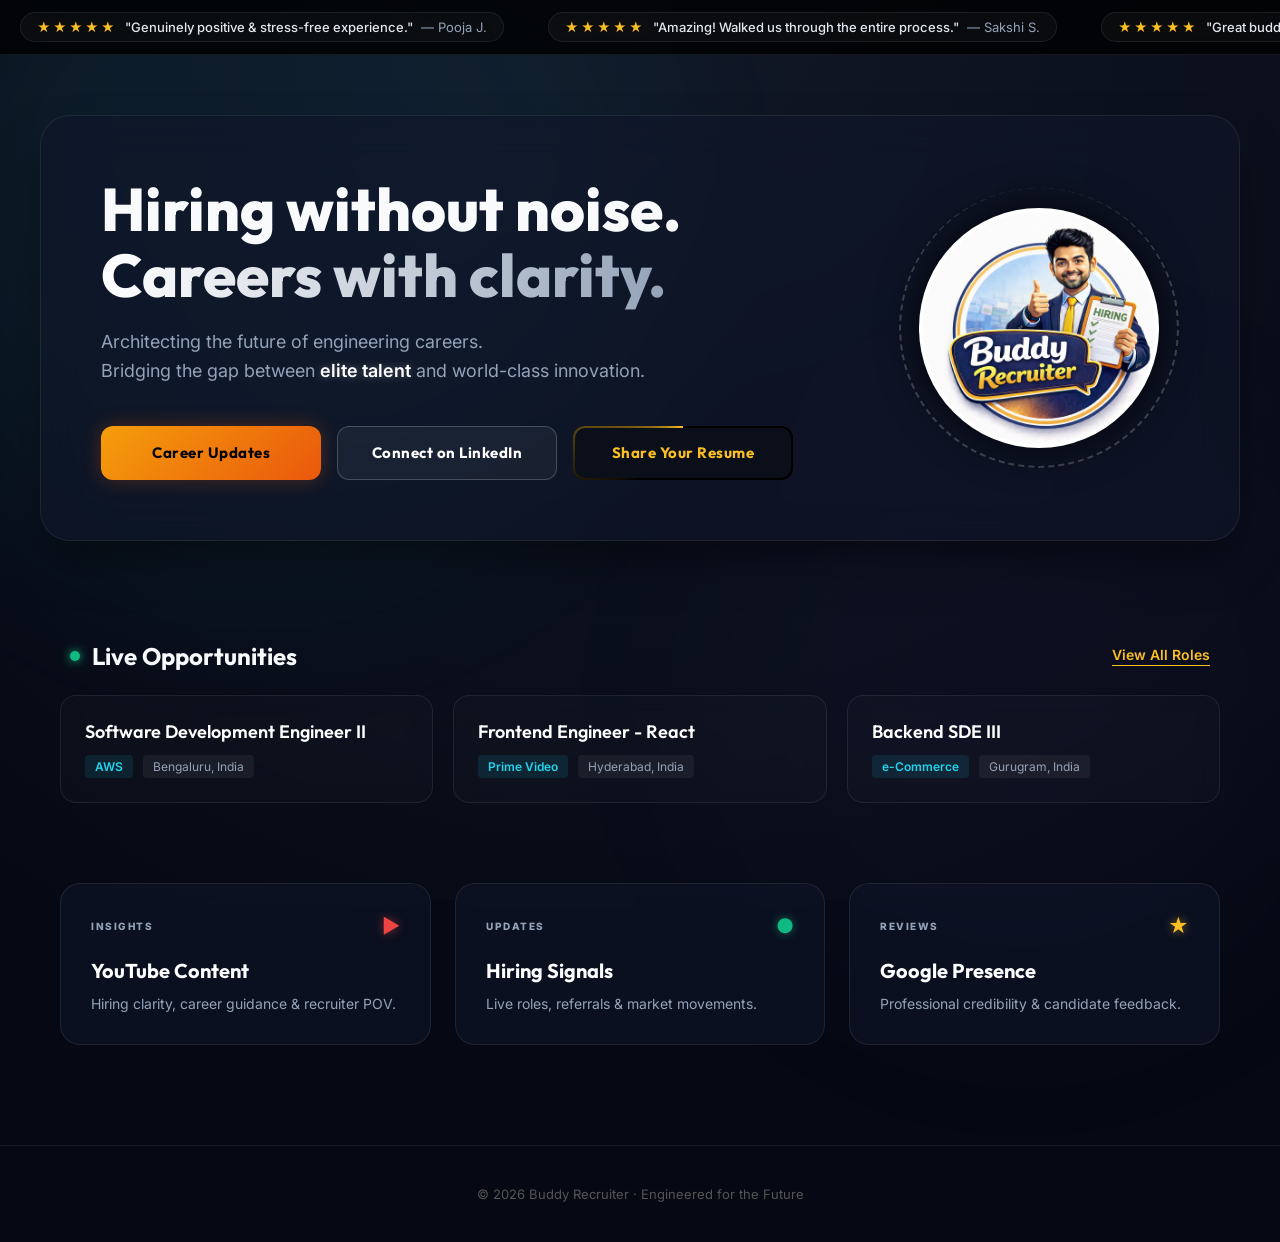
==== commit 74aec3f0: "index.html" ====
--- a/index.html
+++ b/index.html
@@ -2,7 +2,7 @@
 <html lang="en">
 <head>
     <meta charset="UTF-8">
-    <title>Buddy Recruiter — Architecting Careers</title>
+    <title>Buddy Recruiter — Future of Tech Hiring</title>
     <meta name="viewport" content="width=device-width, initial-scale=1.0">
     <link rel="stylesheet" href="style.css">
     <link rel="preconnect" href="https://fonts.googleapis.com">
@@ -11,161 +11,125 @@
 </head>
 <body>
 
-    <div class="noise-bg"></div>
-    <div class="ambient-light"></div>
+    <div class="space-bg"></div>
+    <div class="glow-orb top-orb"></div>
+    <div class="glow-orb bottom-orb"></div>
 
-    <nav class="review-nav">
-        <div class="marquee-wrapper">
+    <nav class="review-bar">
+        <div class="marquee-track">
             <div class="marquee-content">
-                
-                <span class="review-item">
-                    <img src="https://upload.wikimedia.org/wikipedia/commons/c/c1/Google_%22G%22_logo.svg" alt="G" class="g-icon">
-                    <span class="stars">★★★★★</span> 
-                    "Genuinely positive & stress-free experience." 
-                    <span class="author">— Pooja Jadhav</span>
-                </span>
-                <span class="divider"></span>
-
-                <span class="review-item">
-                    <img src="https://upload.wikimedia.org/wikipedia/commons/c/c1/Google_%22G%22_logo.svg" alt="G" class="g-icon">
-                    <span class="stars">★★★★★</span> 
-                    "Amazing! Walked us through the entire process." 
-                    <span class="author">— Sakshi Singh</span>
-                </span>
-                <span class="divider"></span>
-
-                <span class="review-item">
-                    <img src="https://upload.wikimedia.org/wikipedia/commons/c/c1/Google_%22G%22_logo.svg" alt="G" class="g-icon">
-                    <span class="stars">★★★★★</span> 
-                    "Great buddy. Cleared all my doubts." 
-                    <span class="author">— Prakhar Jain</span>
-                </span>
-                <span class="divider"></span>
-
-                <span class="review-item">
-                    <img src="https://upload.wikimedia.org/wikipedia/commons/c/c1/Google_%22G%22_logo.svg" alt="G" class="g-icon">
-                    <span class="stars">★★★★★</span> 
-                    "Very interactive & helpful prep session." 
-                    <span class="author">— Prerna Dubey</span>
-                </span>
-                <span class="divider"></span>
-
-                <span class="review-item">
-                    <img src="https://upload.wikimedia.org/wikipedia/commons/c/c1/Google_%22G%22_logo.svg" alt="G" class="g-icon">
-                    <span class="stars">★★★★★</span> 
-                    "Highly structured & helpful professional." 
-                    <span class="author">— Sonu Sharma</span>
-                </span>
-                <span class="divider"></span>
-
-                 <span class="review-item">
-                    <img src="https://upload.wikimedia.org/wikipedia/commons/c/c1/Google_%22G%22_logo.svg" alt="G" class="g-icon">
-                    <span class="stars">★★★★★</span> 
-                    "Genuinely positive & stress-free experience." 
-                    <span class="author">— Pooja Jadhav</span>
-                </span>
-                <span class="divider"></span>
-
-                <span class="review-item">
-                    <img src="https://upload.wikimedia.org/wikipedia/commons/c/c1/Google_%22G%22_logo.svg" alt="G" class="g-icon">
-                    <span class="stars">★★★★★</span> 
-                    "Amazing! Walked us through the entire process." 
-                    <span class="author">— Sakshi Singh</span>
-                </span>
-                <span class="divider"></span>
-
+                <span class="review-item"><span class="stars">★★★★★</span> "Genuinely positive & stress-free experience." <span class="author">— Pooja J.</span></span>
+                <span class="review-item"><span class="stars">★★★★★</span> "Amazing! Walked us through the entire process." <span class="author">— Sakshi S.</span></span>
+                <span class="review-item"><span class="stars">★★★★★</span> "Great buddy. Cleared all my doubts." <span class="author">— Prakhar J.</span></span>
+                <span class="review-item"><span class="stars">★★★★★</span> "Very interactive & helpful prep session." <span class="author">— Prerna D.</span></span>
+                <span class="review-item"><span class="stars">★★★★★</span> "Highly structured & helpful professional." <span class="author">— Sonu S.</span></span>
+                <span class="review-item"><span class="stars">★★★★★</span> "Genuinely positive & stress-free experience." <span class="author">— Pooja J.</span></span>
+                <span class="review-item"><span class="stars">★★★★★</span> "Amazing! Walked us through the entire process." <span class="author">— Sakshi S.</span></span>
             </div>
         </div>
     </nav>
 
-    <section class="hero-section">
-        <div class="container hero-grid">
+    <header class="hero-section">
+        <div class="container hero-glass-panel">
             
             <div class="hero-text">
-                <h1>
-                    Hiring, without noise.<br>
-                    <span class="text-gradient">Careers, with clarity.</span>
-                </h1>
-                
-                <p class="hero-sub">
-                    Architecting the future of engineering careers.<br> 
-                    Bridging the gap between <span class="gold-highlight">elite talent</span> and world-class innovation.
+                <h1>Hiring without noise.<br><span class="gradient-text">Careers with clarity.</span></h1>
+                <p class="hero-subtext">
+                    Architecting the future of engineering careers.<br>
+                    Bridging the gap between <span class="highlight-text">elite talent</span> and world-class innovation.
                 </p>
 
-                <div class="cta-group">
-                    <a href="https://whatsapp.com/channel/0029VaKklsd4CrflDisgI90E" target="_blank" class="btn btn-primary">
+                <div class="button-grid">
+                    <a href="https://whatsapp.com/channel/0029VaKklsd4CrflDisgI90E" target="_blank" class="cyber-btn btn-solid">
                         Career Updates
                     </a>
-                    
-                    <a href="https://www.linkedin.com/in/jigzsaner/" target="_blank" class="btn btn-secondary">
+                    <a href="https://www.linkedin.com/in/jigzsaner/" target="_blank" class="cyber-btn btn-glass">
                         Connect on LinkedIn
                     </a>
-                    
-                    <a href="mailto:jigsaner@amazon.com" class="btn btn-gold-glass">
-                        Share Your Resume
+                    <a href="mailto:jigsaner@amazon.com" class="cyber-btn btn-animated-border">
+                        <span class="btn-inner">Share Your Resume</span>
                     </a>
                 </div>
             </div>
 
-            <div class="hero-visual">
-                <div class="logo-portal">
-                    <div class="rotating-ring"></div>
-                    <div class="logo-glow"></div>
-                    <img src="logo.png" alt="Buddy Recruiter Jignesh Saner">
+            <div class="hero-avatar">
+                <div class="hologram-ring"></div>
+                <div class="avatar-container">
+                    <img src="logo.png" alt="Buddy Recruiter">
                 </div>
             </div>
 
         </div>
+    </header>
+
+    <section class="dashboard-section">
+        <div class="container">
+            <div class="dashboard-header">
+                <h2><div class="live-ping"></div> Live Opportunities</h2>
+                <a href="https://www.amazon.jobs/en/search?base_query=&loc_query=India&country=IND" target="_blank" class="view-all-btn">View All Roles</a>
+            </div>
+            
+            <div class="job-grid" id="jobs-container">
+                </div>
+        </div>
     </section>
 
     <section class="widgets-section">
-        <div class="container widgets-grid">
+        <div class="container widget-grid">
             
-            <div class="widget-card youtube">
-                <div class="widget-glow"></div>
-                <div class="widget-header">
-                    <span class="tag">INSIGHTS</span>
-                    <div class="icon">▶</div>
+            <a href="https://www.youtube.com/@BuddyRecruiter" target="_blank" class="widget-box pulse-red">
+                <div class="widget-top">
+                    <span class="badge">Insights</span>
+                    <span class="icon red-icon">▶</span>
                 </div>
                 <h3>YouTube Content</h3>
                 <p>Hiring clarity, career guidance & recruiter POV.</p>
-                <a href="https://www.youtube.com/@BuddyRecruiter" target="_blank" class="link-btn">
-                    Visit YouTube &rarr;
-                </a>
-            </div>
+            </a>
 
-            <div class="widget-card whatsapp">
-                <div class="widget-glow"></div>
-                <div class="widget-header">
-                    <span class="tag">UPDATES</span>
-                    <div class="icon">●</div>
+            <a href="https://whatsapp.com/channel/0029VaKklsd4CrflDisgI90E" target="_blank" class="widget-box pulse-green">
+                <div class="widget-top">
+                    <span class="badge">Updates</span>
+                    <span class="icon green-icon">●</span>
                 </div>
                 <h3>Hiring Signals</h3>
                 <p>Live roles, referrals & market movements.</p>
-                <a href="https://whatsapp.com/channel/0029VaKklsd4CrflDisgI90E" target="_blank" class="link-btn">
-                    WhatsApp Channel &rarr;
-                </a>
-            </div>
+            </a>
 
-            <div class="widget-card google">
-                <div class="widget-glow"></div>
-                <div class="widget-header">
-                    <span class="tag">REVIEWS</span>
-                    <div class="icon">★</div>
+            <a href="https://share.google/NWkizasA7NXab5QS2" target="_blank" class="widget-box pulse-gold">
+                <div class="widget-top">
+                    <span class="badge">Reviews</span>
+                    <span class="icon gold-icon">★</span>
                 </div>
                 <h3>Google Presence</h3>
                 <p>Professional credibility & candidate feedback.</p>
-                <a href="https://share.google/NWkizasA7NXab5QS2" target="_blank" class="link-btn">
-                    View on Google &rarr;
-                </a>
-            </div>
+            </a>
 
         </div>
     </section>
 
     <footer>
-        <p>© 2026 Buddy Recruiter · Jignesh Saner</p>
+        <p>© 2026 Buddy Recruiter · Engineered for the Future</p>
     </footer>
 
+    <script>
+        const jobs = [
+            { title: "Software Development Engineer II", team: "AWS", loc: "Bengaluru, India", link: "https://www.amazon.jobs" },
+            { title: "Frontend Engineer - React", team: "Prime Video", loc: "Hyderabad, India", link: "https://www.amazon.jobs" },
+            { title: "Backend SDE III", team: "e-Commerce", loc: "Gurugram, India", link: "https://www.amazon.jobs" }
+        ];
+
+        const container = document.getElementById('jobs-container');
+        jobs.forEach(job => {
+            container.innerHTML += `
+                <a href="${job.link}" target="_blank" class="job-card">
+                    <div class="job-role">${job.title}</div>
+                    <div class="job-details">
+                        <span class="tag-team">${job.team}</span>
+                        <span class="tag-loc">${job.loc}</span>
+                    </div>
+                </a>
+            `;
+        });
+    </script>
 </body>
 </html>
--- a/style.css
+++ b/style.css
@@ -1,17 +1,19 @@
-/* --- 1. SETUP & VARS --- */
+/* --- 1. FUTURISTIC COLOR PALETTE --- */
 :root {
-    --bg-deep: #020204;
-    --text-main: #ffffff;
-    --text-muted: #94a3b8;
-    
-    /* Brand Colors */
-    --gold: #F59E0B;
-    --gold-glow: rgba(245, 158, 11, 0.4);
-    
-    --youtube: #ff0000;
-    --whatsapp: #00e676;
-    --google: #4285f4;
-
+    --bg-deep: #060913; /* Very dark midnight blue */
+    --glass-bg: rgba(16, 23, 42, 0.6);
+    --glass-border: rgba(255, 255, 255, 0.08);
+    
+    --text-main: #F8FAFC;
+    --text-muted: #94A3B8;
+    
+    --gold: #FBBF24;
+    --gold-glow: rgba(251, 191, 36, 0.5);
+    --cyan-glow: rgba(34, 211, 238, 0.15);
+    
+    --yt-red: #EF4444;
+    --wa-green: #10B981;
+    
     --font-head: 'Outfit', sans-serif;
     --font-body: 'Inter', sans-serif;
 }
@@ -23,222 +25,202 @@
     color: var(--text-main);
     font-family: var(--font-body);
     overflow-x: hidden;
-    -webkit-font-smoothing: antialiased;
-}
-
-/* --- 2. BACKGROUND FX --- */
-.noise-bg {
-    position: fixed; top: 0; left: 0; width: 100%; height: 100%;
-    background-image: url("data:image/svg+xml,%3Csvg viewBox='0 0 200 200' xmlns='http://www.w3.org/2000/svg'%3E%3Cfilter id='noiseFilter'%3E%3CfeTurbulence type='fractalNoise' baseFrequency='0.8' numOctaves='3' stitchTiles='stitch'/%3E%3C/filter%3E%3Crect width='100%25' height='100%25' filter='url(%23noiseFilter)' opacity='0.04'/%3E%3C/svg%3E");
-    pointer-events: none; z-index: 0;
-}
-
-.ambient-light {
-    position: fixed; top: -30%; right: -10%;
-    width: 800px; height: 800px;
-    background: radial-gradient(circle, rgba(21, 50, 200, 0.15), transparent 70%);
-    filter: blur(80px); z-index: 0;
-}
-
-/* --- 3. GOOGLE REVIEW NAV --- */
-.review-nav {
-    background: #000;
-    border-bottom: 1px solid rgba(255,255,255,0.08);
-    padding: 12px 0;
-    overflow: hidden;
-    position: relative;
-    z-index: 10;
-}
-
-.marquee-wrapper { width: 100%; overflow: hidden; white-space: nowrap; }
-
-.marquee-content {
-    display: inline-block;
-    animation: scroll 50s linear infinite; /* Smooth speed */
-}
-
-/* Review Item Styling */
+}
+
+/* --- 2. DEEP SPACE BACKGROUND --- */
+.space-bg {
+    position: fixed; top: 0; left: 0; width: 100vw; height: 100vh; z-index: -2;
+    background-image: radial-gradient(circle at 50% 0%, #111827 0%, var(--bg-deep) 100%);
+}
+.glow-orb {
+    position: fixed; width: 60vw; height: 60vw; border-radius: 50%;
+    filter: blur(100px); z-index: -1; opacity: 0.4; pointer-events: none;
+}
+.top-orb { top: -20%; left: -10%; background: var(--cyan-glow); }
+.bottom-orb { bottom: -20%; right: -10%; background: radial-gradient(circle, rgba(139, 92, 246, 0.1), transparent); }
+
+.container { max-width: 1200px; margin: 0 auto; padding: 0 20px; }
+
+/* --- 3. STRUCTURED MARQUEE --- */
+.review-bar {
+    background: rgba(0, 0, 0, 0.8);
+    border-bottom: 1px solid var(--glass-border);
+    backdrop-filter: blur(10px);
+    padding: 12px 0; overflow: hidden;
+}
+.marquee-track { width: 100%; overflow: hidden; white-space: nowrap; }
+.marquee-content { display: inline-block; animation: scroll 40s linear infinite; }
+
 .review-item {
-    display: inline-flex;
-    align-items: center;
-    font-family: var(--font-body);
-    font-weight: 500;
-    font-size: 13px;
-    color: #fff;
-    margin: 0 15px;
-    background: rgba(255,255,255,0.03);
-    padding: 6px 12px;
-    border-radius: 6px;
-    border: 1px solid rgba(255,255,255,0.05);
-}
-
-.g-icon { width: 14px; height: 14px; margin-right: 8px; opacity: 0.8; }
-.stars { color: var(--gold); margin-right: 8px; letter-spacing: 1px; }
-.author { color: rgba(255,255,255,0.4); font-size: 11px; margin-left: 6px; font-weight: 400; }
-.divider { display: inline-block; width: 1px; height: 14px; background: rgba(255,255,255,0.1); margin: 0 10px; vertical-align: middle; }
-
-@keyframes scroll {
-    0% { transform: translateX(0); }
-    100% { transform: translateX(-50%); }
-}
-
-/* --- 4. HERO SECTION --- */
-.hero-section {
-    position: relative; z-index: 1;
-    padding: 100px 20px 80px;
-}
-
-.container { max-width: 1200px; margin: 0 auto; }
-
-.hero-grid {
-    display: grid; grid-template-columns: 1.2fr 0.8fr;
-    gap: 40px; align-items: center;
+    font-size: 13px; font-weight: 500; color: #E2E8F0;
+    margin: 0 20px; display: inline-flex; align-items: center;
+    background: rgba(255,255,255,0.03); padding: 6px 16px;
+    border-radius: 50px; border: 1px solid var(--glass-border);
+}
+.stars { color: var(--gold); margin-right: 8px; letter-spacing: 2px; }
+.author { color: var(--text-muted); margin-left: 8px; font-weight: 400; }
+
+@keyframes scroll { 100% { transform: translateX(-50%); } }
+
+/* --- 4. HERO PANEL (Highly Structured) --- */
+.hero-section { padding: 60px 0; }
+.hero-glass-panel {
+    background: var(--glass-bg);
+    border: 1px solid var(--glass-border);
+    border-radius: 30px;
+    padding: 60px;
+    display: grid; grid-template-columns: 1fr auto;
+    gap: 50px; align-items: center;
+    box-shadow: 0 25px 50px -12px rgba(0, 0, 0, 0.5);
+    backdrop-filter: blur(20px);
 }
 
 .hero-text h1 {
-    font-family: var(--font-head);
-    font-size: 64px; font-weight: 800;
-    line-height: 1.1; margin-bottom: 24px;
-}
-
-.text-gradient {
-    background: linear-gradient(to right, #ffffff, #94a3b8);
-    -webkit-background-clip: text;
-    -webkit-text-fill-color: transparent;
-}
-
-.hero-sub {
-    font-size: 19px; line-height: 1.6;
-    color: var(--text-muted); margin-bottom: 45px;
-    max-width: 550px; font-weight: 400;
-}
-
-.gold-highlight { 
-    color: var(--text-main); 
-    text-decoration: underline; 
-    text-decoration-color: var(--gold);
-    text-underline-offset: 4px;
-}
-
-/* --- CTA GROUP --- */
-.cta-group { display: flex; gap: 16px; align-items: center; flex-wrap: wrap; }
-
-.btn {
+    font-family: var(--font-head); font-size: 60px;
+    font-weight: 800; line-height: 1.1; margin-bottom: 20px;
+}
+.gradient-text {
+    background: linear-gradient(to right, #ffffff, var(--text-muted));
+    -webkit-background-clip: text; -webkit-text-fill-color: transparent;
+}
+.hero-subtext {
+    font-size: 18px; color: var(--text-muted);
+    line-height: 1.6; margin-bottom: 40px;
+}
+.highlight-text { color: #fff; font-weight: 600; text-shadow: 0 0 10px rgba(255,255,255,0.3); }
+
+/* --- EQUAL SIZED BUTTONS --- */
+.button-grid {
+    display: flex; gap: 16px; flex-wrap: wrap;
+}
+.cyber-btn {
+    width: 220px; /* EXACTLY THE SAME SIZE */
+    height: 54px; /* EXACTLY THE SAME SIZE */
     display: flex; justify-content: center; align-items: center;
-    text-decoration: none; height: 56px; padding: 0 32px;
-    min-width: 200px; border-radius: 99px;
-    font-weight: 600; font-size: 15px;
-    transition: all 0.3s cubic-bezier(0.25, 0.8, 0.25, 1);
-    letter-spacing: 0.3px;
-}
-
-.btn-primary {
-    background: linear-gradient(135deg, #FF8C00, #F59E0B);
-    color: #000; border: 1px solid transparent;
-    box-shadow: 0 4px 20px rgba(245,158,11,0.2);
-}
-.btn-primary:hover { transform: translateY(-2px); box-shadow: 0 8px 30px rgba(245,158,11,0.4); }
-
-.btn-secondary {
-    background: rgba(255,255,255,0.06); color: #fff;
-    border: 1px solid rgba(255,255,255,0.1); backdrop-filter: blur(10px);
-}
-.btn-secondary:hover { background: rgba(255,255,255,0.12); border-color: #fff; transform: translateY(-2px); }
-
-.btn-gold-glass {
-    background: rgba(245, 158, 11, 0.05); color: var(--gold);
-    border: 1px solid var(--gold); box-shadow: 0 0 15px rgba(245,158,11,0.05);
-}
-.btn-gold-glass:hover {
-    background: var(--gold); color: #000;
-    box-shadow: 0 0 30px rgba(245,158,11,0.4); transform: translateY(-2px);
-}
-
-/* --- 5. LOGO PORTAL --- */
-.hero-visual { display: flex; justify-content: center; position: relative; }
-.logo-portal { position: relative; width: 320px; height: 320px; display: flex; justify-content: center; align-items: center; }
-
-.rotating-ring {
-    position: absolute; width: 100%; height: 100%; border-radius: 50%;
-    border: 2px solid transparent; border-top: 2px solid var(--gold);
-    border-right: 2px solid rgba(255,255,255,0.2);
-    animation: spin 10s linear infinite;
-    box-shadow: 0 0 30px rgba(245,158,11,0.1);
-}
-
-.logo-glow {
-    position: absolute; width: 80%; height: 80%;
-    background: radial-gradient(circle, var(--gold-glow), transparent 70%);
-    filter: blur(40px); z-index: 1;
-}
-
-.logo-portal img {
-    width: 280px; height: 280px; border-radius: 50%; object-fit: cover;
-    position: relative; z-index: 2; border: 4px solid rgba(20,20,20,0.8);
-    box-shadow: 0 10px 40px rgba(0,0,0,0.5);
-}
+    border-radius: 12px; font-family: var(--font-head);
+    font-size: 15px; font-weight: 700; text-decoration: none;
+    transition: all 0.3s ease; letter-spacing: 0.5px;
+    text-align: center;
+}
+
+/* Btn 1: Solid Gold/Orange */
+.btn-solid {
+    background: linear-gradient(135deg, #F59E0B, #EA580C);
+    color: #000; box-shadow: 0 0 20px rgba(234, 88, 12, 0.3);
+}
+.btn-solid:hover { transform: translateY(-2px); box-shadow: 0 0 30px rgba(234, 88, 12, 0.6); }
+
+/* Btn 2: Dark Glass */
+.btn-glass {
+    background: rgba(255,255,255,0.05); color: #fff;
+    border: 1px solid rgba(255,255,255,0.2);
+}
+.btn-glass:hover { background: rgba(255,255,255,0.1); border-color: #fff; }
+
+/* Btn 3: Animated Glowing Border (No symbol, extremely creative) */
+.btn-animated-border {
+    position: relative; background: #000; color: var(--gold);
+    padding: 2px; /* Space for the animated border */
+    overflow: hidden; z-index: 1;
+}
+.btn-animated-border::before {
+    content: ''; position: absolute; width: 200%; height: 200%;
+    background: conic-gradient(transparent, transparent, transparent, var(--gold));
+    top: -50%; left: -50%; z-index: -1;
+    animation: rotate-border 4s linear infinite;
+}
+.btn-animated-border .btn-inner {
+    display: flex; justify-content: center; align-items: center;
+    width: 100%; height: 100%; background: #0B0F19; /* Inner dark background */
+    border-radius: 10px;
+}
+.btn-animated-border:hover .btn-inner { background: rgba(251, 191, 36, 0.1); color: #fff; }
+@keyframes rotate-border { 100% { transform: rotate(360deg); } }
+
+/* --- FUTURISTIC AVATAR --- */
+.hero-avatar { position: relative; width: 280px; height: 280px; display: flex; justify-content: center; align-items: center; }
+.hologram-ring {
+    position: absolute; width: 100%; height: 100%;
+    border-radius: 50%; border: 2px dashed rgba(255,255,255,0.2);
+    border-top: 2px solid var(--cyan);
+    animation: spin 15s linear infinite;
+}
+.avatar-container {
+    width: 240px; height: 240px; border-radius: 50%;
+    overflow: hidden; border: 4px solid var(--glass-border);
+    box-shadow: 0 0 40px rgba(0,0,0,0.8); background: #fff;
+}
+.avatar-container img { width: 100%; height: 100%; object-fit: cover; }
 @keyframes spin { 100% { transform: rotate(360deg); } }
 
-/* --- 6. NEON WIDGETS (AUTO-ANIMATING) --- */
-.widgets-section { padding: 0 20px 100px; }
-.widgets-grid { display: grid; grid-template-columns: repeat(3, 1fr); gap: 25px; }
-
-.widget-card {
-    background: #0A0A0C;
-    border: 1px solid #1f1f1f;
-    border-radius: 20px; padding: 35px;
-    position: relative; overflow: hidden;
-    transition: all 0.3s cubic-bezier(0.25, 1, 0.5, 1);
-}
-
-/* NEW AUTO-PULSE ANIMATIONS (5s Loop) */
-.youtube { animation: pulse-red 5s infinite; }
-.whatsapp { animation: pulse-green 5s infinite; }
-.google { animation: pulse-gold 5s infinite; }
-
-/* Keep hover effect on top for immediate interaction */
-.widget-card:hover { animation: none; transform: translateY(-5px); border-color: rgba(255,255,255,0.3) !important; }
-
-/* Keyframes for Automatic Highlights */
-@keyframes pulse-red {
-    0%, 100% { border-color: #1f1f1f; box-shadow: none; }
-    50% { border-color: var(--youtube); box-shadow: 0 0 20px rgba(255,0,0,0.2); }
-}
-@keyframes pulse-green {
-    0%, 100% { border-color: #1f1f1f; box-shadow: none; }
-    50% { border-color: var(--whatsapp); box-shadow: 0 0 20px rgba(0,230,118,0.2); }
-}
-@keyframes pulse-gold {
-    0%, 100% { border-color: #1f1f1f; box-shadow: none; }
-    50% { border-color: var(--gold); box-shadow: 0 0 20px rgba(245,158,11,0.2); }
-}
-
-.widget-header { display: flex; justify-content: space-between; margin-bottom: 20px; }
-.tag { font-size: 11px; font-weight: 800; letter-spacing: 1px; color: rgba(255,255,255,0.4); text-transform: uppercase; }
-.icon { font-size: 18px; color: #333; transition: color 0.3s; }
-
-/* Icon Colors (Always visible on pulse/hover) */
-.youtube .icon, .youtube:hover .icon { color: var(--youtube); }
-.whatsapp .icon, .whatsapp:hover .icon { color: var(--whatsapp); }
-.google .icon, .google:hover .icon { color: var(--gold); }
-
-.widget-card h3 { font-family: var(--font-head); font-size: 20px; margin-bottom: 10px; color: #fff; }
-.widget-card p { font-size: 15px; color: var(--text-muted); line-height: 1.5; margin-bottom: 30px; }
-
-.link-btn { text-decoration: none; font-weight: 700; font-size: 14px; color: #fff; transition: padding 0.3s; }
-.youtube .link-btn:hover { color: var(--youtube); padding-left: 5px; }
-.whatsapp .link-btn:hover { color: var(--whatsapp); padding-left: 5px; }
-.google .link-btn:hover { color: var(--gold); padding-left: 5px; }
-
-/* FOOTER */
-footer { text-align: center; color: rgba(255,255,255,0.2); padding: 40px; font-size: 13px; border-top: 1px solid #111; }
-
-/* MOBILE RESPONSIVE */
+/* --- 5. DASHBOARD JOB BOARD --- */
+.dashboard-section { padding: 40px 0; }
+.dashboard-header { display: flex; justify-content: space-between; align-items: center; margin-bottom: 24px; padding: 0 10px;}
+.dashboard-header h2 { font-family: var(--font-head); font-size: 24px; display: flex; align-items: center; gap: 12px; }
+
+/* Live Ping Dot */
+.live-ping {
+    width: 10px; height: 10px; background: var(--wa-green);
+    border-radius: 50%; box-shadow: 0 0 10px var(--wa-green);
+    animation: ping 2s infinite;
+}
+@keyframes ping { 0% { box-shadow: 0 0 0 0 rgba(16, 185, 129, 0.7); } 70% { box-shadow: 0 0 0 10px rgba(16, 185, 129, 0); } 100% { box-shadow: 0 0 0 0 rgba(16, 185, 129, 0); } }
+
+.view-all-btn { color: var(--gold); text-decoration: none; font-size: 14px; font-weight: 600; border-bottom: 1px solid var(--gold); padding-bottom: 2px;}
+
+.job-grid { display: grid; grid-template-columns: repeat(3, 1fr); gap: 20px; }
+.job-card {
+    background: rgba(255,255,255,0.02); border: 1px solid var(--glass-border);
+    padding: 24px; border-radius: 16px; text-decoration: none;
+    transition: all 0.3s ease; backdrop-filter: blur(10px);
+}
+.job-card:hover { background: rgba(255,255,255,0.05); border-color: rgba(255,255,255,0.3); transform: translateY(-4px); }
+.job-role { font-family: var(--font-head); font-size: 18px; color: #fff; margin-bottom: 12px; font-weight: 600; }
+.job-details { display: flex; gap: 10px; }
+.tag-team { background: rgba(34, 211, 238, 0.1); color: #22D3EE; padding: 4px 10px; border-radius: 4px; font-size: 12px; font-weight: 600; }
+.tag-loc { background: rgba(255,255,255,0.05); color: var(--text-muted); padding: 4px 10px; border-radius: 4px; font-size: 12px; }
+
+/* --- 6. AUTO-PULSING WIDGETS --- */
+.widgets-section { padding: 40px 0 100px; }
+.widget-grid { display: grid; grid-template-columns: repeat(3, 1fr); gap: 24px; }
+
+.widget-box {
+    background: var(--glass-bg); border: 1px solid var(--glass-border);
+    padding: 30px; border-radius: 20px; text-decoration: none;
+    display: block; backdrop-filter: blur(10px);
+    transition: transform 0.3s ease;
+}
+.widget-box:hover { transform: translateY(-5px) !important; animation: none !important; border-color: #fff !important; }
+
+/* The Requested 5-Second Highlight Animations */
+.pulse-red { animation: border-pulse-red 5s infinite; }
+.pulse-green { animation: border-pulse-green 5s infinite; }
+.pulse-gold { animation: border-pulse-gold 5s infinite; }
+
+@keyframes border-pulse-red { 0%, 100% { border-color: var(--glass-border); box-shadow: none; } 50% { border-color: var(--yt-red); box-shadow: 0 0 25px rgba(239, 68, 68, 0.2); } }
+@keyframes border-pulse-green { 0%, 100% { border-color: var(--glass-border); box-shadow: none; } 50% { border-color: var(--wa-green); box-shadow: 0 0 25px rgba(16, 185, 129, 0.2); } }
+@keyframes border-pulse-gold { 0%, 100% { border-color: var(--glass-border); box-shadow: none; } 50% { border-color: var(--gold); box-shadow: 0 0 25px rgba(251, 191, 36, 0.2); } }
+
+.widget-top { display: flex; justify-content: space-between; align-items: center; margin-bottom: 20px; }
+.badge { font-size: 10px; font-weight: 800; letter-spacing: 1.5px; text-transform: uppercase; color: var(--text-muted); }
+.icon { font-size: 20px; }
+.red-icon { color: var(--yt-red); text-shadow: 0 0 10px rgba(239, 68, 68, 0.5); }
+.green-icon { color: var(--wa-green); text-shadow: 0 0 10px rgba(16, 185, 129, 0.5); }
+.gold-icon { color: var(--gold); text-shadow: 0 0 10px rgba(251, 191, 36, 0.5); }
+
+.widget-box h3 { font-family: var(--font-head); font-size: 20px; color: #fff; margin-bottom: 10px; }
+.widget-box p { font-size: 14px; color: var(--text-muted); line-height: 1.5; }
+
+/* --- FOOTER --- */
+footer { text-align: center; padding: 40px; border-top: 1px solid var(--glass-border); color: #555; font-size: 13px; }
+
+/* --- RESPONSIVE MOBILE --- */
 @media (max-width: 900px) {
-    .hero-grid { grid-template-columns: 1fr; text-align: center; gap: 60px; }
-    .hero-visual { order: -1; margin-top: 20px; }
-    .cta-group { flex-direction: column; width: 100%; }
-    .btn { width: 100%; }
-    .widgets-grid { grid-template-columns: 1fr; }
+    .hero-glass-panel { grid-template-columns: 1fr; padding: 40px 20px; text-align: center; gap: 40px; }
+    .hero-avatar { order: -1; margin: 0 auto; }
     .hero-text h1 { font-size: 42px; }
-}
+    .button-grid { justify-content: center; }
+    .cyber-btn { width: 100%; max-width: 300px; }
+    .job-grid { grid-template-columns: 1fr; }
+    .widget-grid { grid-template-columns: 1fr; }
+}
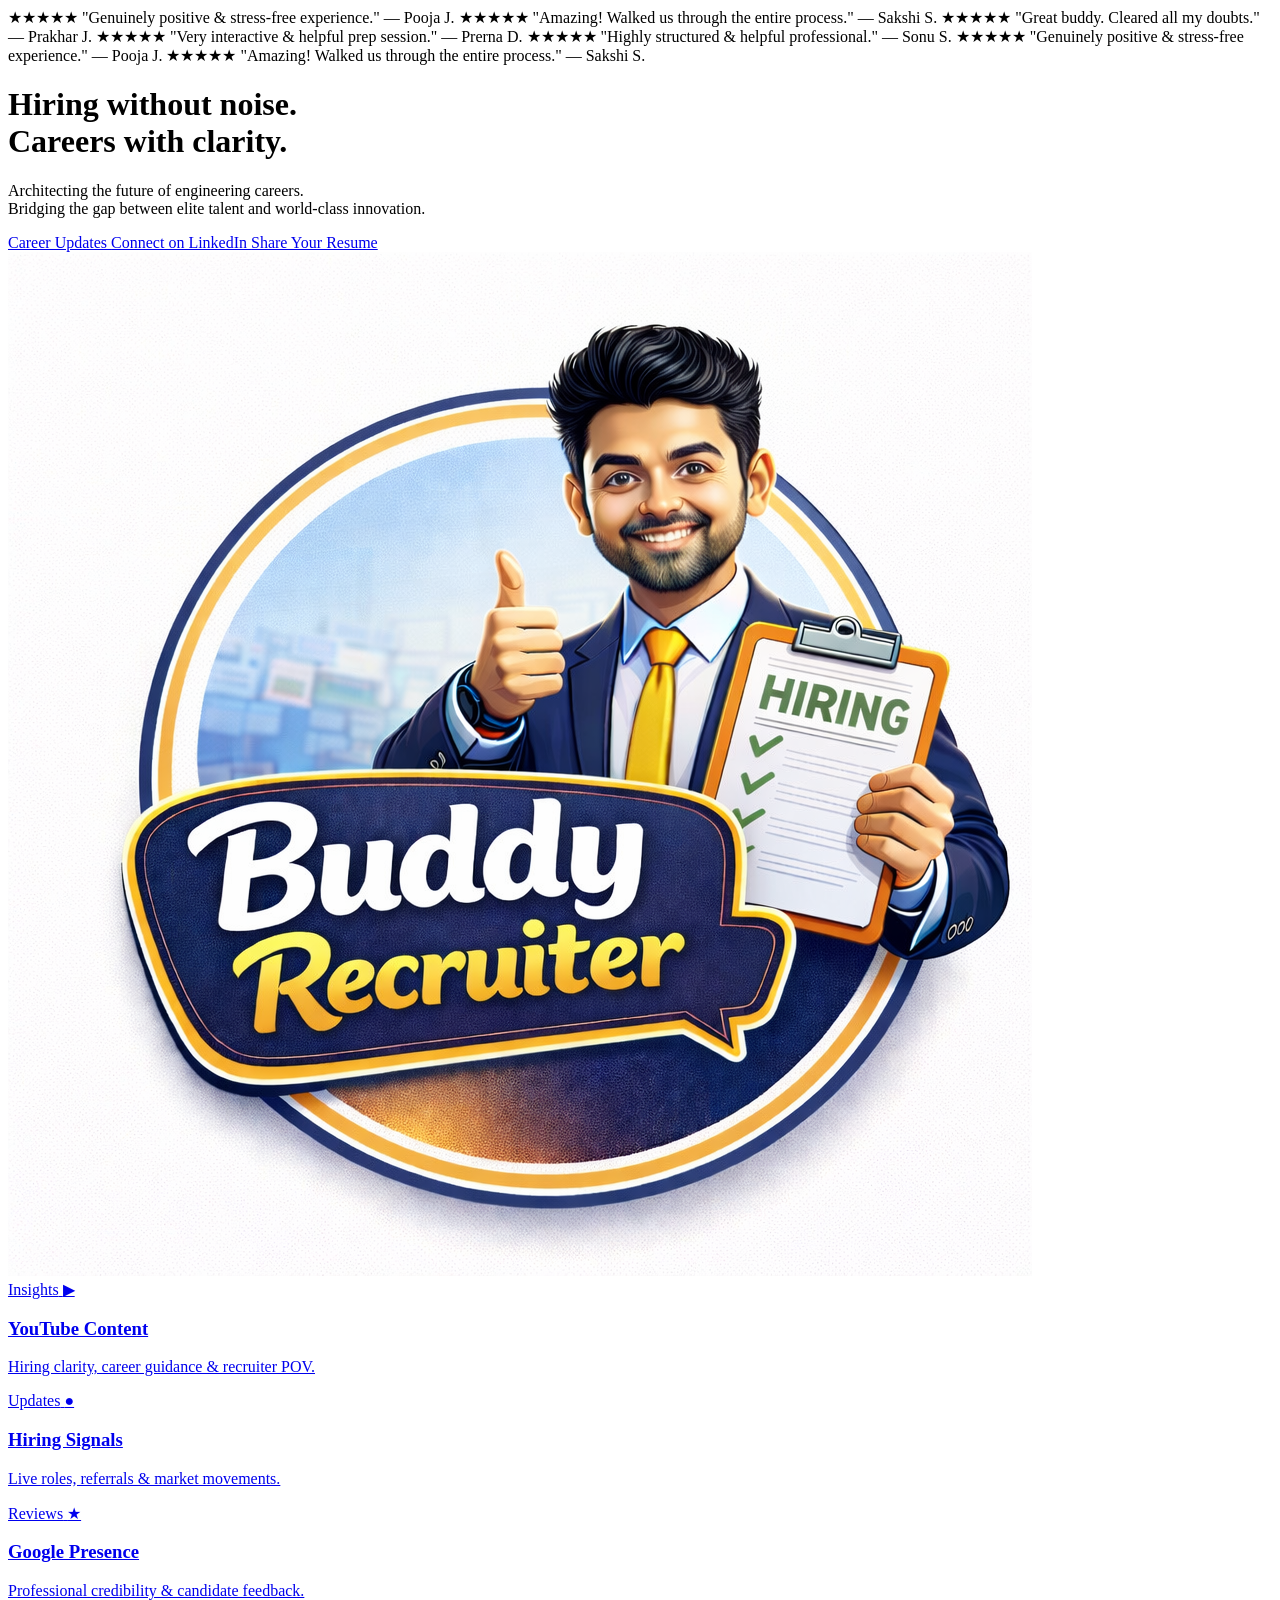
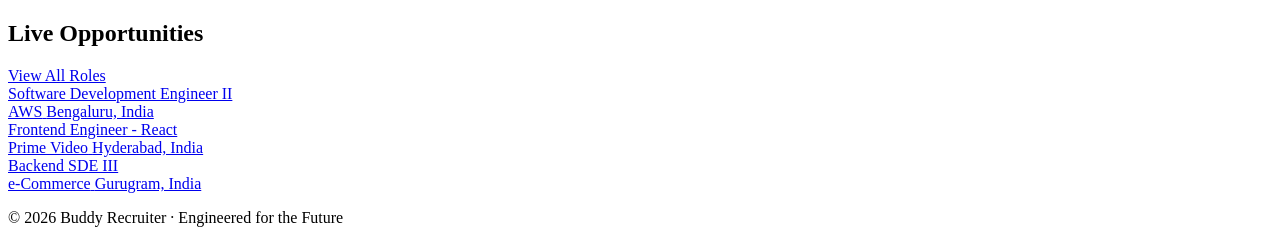
==== commit 37175419: "index.html" ====
--- a/index.html
+++ b/index.html
@@ -52,27 +52,16 @@
                 </div>
             </div>
 
-            <div class="hero-avatar">
-                <div class="hologram-ring"></div>
-                <div class="avatar-container">
-                    <img src="logo.png" alt="Buddy Recruiter">
+            <div class="hero-visual">
+                <div class="hero-avatar">
+                    <div class="avatar-container">
+                        <img src="logo.png" alt="Buddy Recruiter">
+                    </div>
                 </div>
             </div>
 
         </div>
     </header>
-
-    <section class="dashboard-section">
-        <div class="container">
-            <div class="dashboard-header">
-                <h2><div class="live-ping"></div> Live Opportunities</h2>
-                <a href="https://www.amazon.jobs/en/search?base_query=&loc_query=India&country=IND" target="_blank" class="view-all-btn">View All Roles</a>
-            </div>
-            
-            <div class="job-grid" id="jobs-container">
-                </div>
-        </div>
-    </section>
 
     <section class="widgets-section">
         <div class="container widget-grid">
@@ -107,6 +96,18 @@
         </div>
     </section>
 
+    <section class="dashboard-section">
+        <div class="container">
+            <div class="dashboard-header">
+                <h2><div class="live-ping"></div> Live Opportunities</h2>
+                <a href="https://www.amazon.jobs/en/search?base_query=&loc_query=India&country=IND" target="_blank" class="view-all-btn">View All Roles</a>
+            </div>
+            
+            <div class="job-grid" id="jobs-container">
+                </div>
+        </div>
+    </section>
+
     <footer>
         <p>© 2026 Buddy Recruiter · Engineered for the Future</p>
     </footer>
--- a/style.css
+++ b/style.css
@@ -1,226 +1,136 @@
-/* --- 1. FUTURISTIC COLOR PALETTE --- */
-:root {
-    --bg-deep: #060913; /* Very dark midnight blue */
-    --glass-bg: rgba(16, 23, 42, 0.6);
-    --glass-border: rgba(255, 255, 255, 0.08);
-    
-    --text-main: #F8FAFC;
-    --text-muted: #94A3B8;
-    
-    --gold: #FBBF24;
-    --gold-glow: rgba(251, 191, 36, 0.5);
-    --cyan-glow: rgba(34, 211, 238, 0.15);
-    
-    --yt-red: #EF4444;
-    --wa-green: #10B981;
-    
-    --font-head: 'Outfit', sans-serif;
-    --font-body: 'Inter', sans-serif;
-}
+<!DOCTYPE html>
+<html lang="en">
+<head>
+    <meta charset="UTF-8">
+    <title>Buddy Recruiter — Future of Tech Hiring</title>
+    <meta name="viewport" content="width=device-width, initial-scale=1.0">
+    <link rel="stylesheet" href="style.css">
+    <link rel="preconnect" href="https://fonts.googleapis.com">
+    <link rel="preconnect" href="https://fonts.gstatic.com" crossorigin>
+    <link href="https://fonts.googleapis.com/css2?family=Inter:wght@400;500;600&family=Outfit:wght@500;700;800&display=swap" rel="stylesheet">
+</head>
+<body>
 
-* { box-sizing: border-box; margin: 0; padding: 0; }
+    <div class="space-bg"></div>
+    <div class="glow-orb top-orb"></div>
+    <div class="glow-orb bottom-orb"></div>
 
-body {
-    background-color: var(--bg-deep);
-    color: var(--text-main);
-    font-family: var(--font-body);
-    overflow-x: hidden;
-}
+    <nav class="review-bar">
+        <div class="marquee-track">
+            <div class="marquee-content">
+                <span class="review-item"><span class="stars">★★★★★</span> "Genuinely positive & stress-free experience." <span class="author">— Pooja J.</span></span>
+                <span class="review-item"><span class="stars">★★★★★</span> "Amazing! Walked us through the entire process." <span class="author">— Sakshi S.</span></span>
+                <span class="review-item"><span class="stars">★★★★★</span> "Great buddy. Cleared all my doubts." <span class="author">— Prakhar J.</span></span>
+                <span class="review-item"><span class="stars">★★★★★</span> "Very interactive & helpful prep session." <span class="author">— Prerna D.</span></span>
+                <span class="review-item"><span class="stars">★★★★★</span> "Highly structured & helpful professional." <span class="author">— Sonu S.</span></span>
+                <span class="review-item"><span class="stars">★★★★★</span> "Genuinely positive & stress-free experience." <span class="author">— Pooja J.</span></span>
+                <span class="review-item"><span class="stars">★★★★★</span> "Amazing! Walked us through the entire process." <span class="author">— Sakshi S.</span></span>
+            </div>
+        </div>
+    </nav>
 
-/* --- 2. DEEP SPACE BACKGROUND --- */
-.space-bg {
-    position: fixed; top: 0; left: 0; width: 100vw; height: 100vh; z-index: -2;
-    background-image: radial-gradient(circle at 50% 0%, #111827 0%, var(--bg-deep) 100%);
-}
-.glow-orb {
-    position: fixed; width: 60vw; height: 60vw; border-radius: 50%;
-    filter: blur(100px); z-index: -1; opacity: 0.4; pointer-events: none;
-}
-.top-orb { top: -20%; left: -10%; background: var(--cyan-glow); }
-.bottom-orb { bottom: -20%; right: -10%; background: radial-gradient(circle, rgba(139, 92, 246, 0.1), transparent); }
+    <header class="hero-section">
+        <div class="container hero-glass-panel">
+            
+            <div class="hero-text">
+                <h1>Hiring without noise.<br><span class="gradient-text">Careers with clarity.</span></h1>
+                <p class="hero-subtext">
+                    Architecting the future of engineering careers.<br>
+                    Bridging the gap between <span class="highlight-text">elite talent</span> and world-class innovation.
+                </p>
 
-.container { max-width: 1200px; margin: 0 auto; padding: 0 20px; }
+                <div class="button-grid">
+                    <a href="https://whatsapp.com/channel/0029VaKklsd4CrflDisgI90E" target="_blank" class="cyber-btn btn-solid">
+                        Career Updates
+                    </a>
+                    <a href="https://www.linkedin.com/in/jigzsaner/" target="_blank" class="cyber-btn btn-glass">
+                        Connect on LinkedIn
+                    </a>
+                    <a href="mailto:jigsaner@amazon.com" class="cyber-btn btn-animated-border">
+                        <span class="btn-inner">Share Your Resume</span>
+                    </a>
+                </div>
+            </div>
 
-/* --- 3. STRUCTURED MARQUEE --- */
-.review-bar {
-    background: rgba(0, 0, 0, 0.8);
-    border-bottom: 1px solid var(--glass-border);
-    backdrop-filter: blur(10px);
-    padding: 12px 0; overflow: hidden;
-}
-.marquee-track { width: 100%; overflow: hidden; white-space: nowrap; }
-.marquee-content { display: inline-block; animation: scroll 40s linear infinite; }
+            <div class="hero-visual">
+                <div class="hero-avatar">
+                    <div class="avatar-container">
+                        <img src="logo.png" alt="Buddy Recruiter">
+                    </div>
+                </div>
+            </div>
 
-.review-item {
-    font-size: 13px; font-weight: 500; color: #E2E8F0;
-    margin: 0 20px; display: inline-flex; align-items: center;
-    background: rgba(255,255,255,0.03); padding: 6px 16px;
-    border-radius: 50px; border: 1px solid var(--glass-border);
-}
-.stars { color: var(--gold); margin-right: 8px; letter-spacing: 2px; }
-.author { color: var(--text-muted); margin-left: 8px; font-weight: 400; }
+        </div>
+    </header>
 
-@keyframes scroll { 100% { transform: translateX(-50%); } }
+    <section class="widgets-section">
+        <div class="container widget-grid">
+            
+            <a href="https://www.youtube.com/@BuddyRecruiter" target="_blank" class="widget-box pulse-red">
+                <div class="widget-top">
+                    <span class="badge">Insights</span>
+                    <span class="icon red-icon">▶</span>
+                </div>
+                <h3>YouTube Content</h3>
+                <p>Hiring clarity, career guidance & recruiter POV.</p>
+            </a>
 
-/* --- 4. HERO PANEL (Highly Structured) --- */
-.hero-section { padding: 60px 0; }
-.hero-glass-panel {
-    background: var(--glass-bg);
-    border: 1px solid var(--glass-border);
-    border-radius: 30px;
-    padding: 60px;
-    display: grid; grid-template-columns: 1fr auto;
-    gap: 50px; align-items: center;
-    box-shadow: 0 25px 50px -12px rgba(0, 0, 0, 0.5);
-    backdrop-filter: blur(20px);
-}
+            <a href="https://whatsapp.com/channel/0029VaKklsd4CrflDisgI90E" target="_blank" class="widget-box pulse-green">
+                <div class="widget-top">
+                    <span class="badge">Updates</span>
+                    <span class="icon green-icon">●</span>
+                </div>
+                <h3>Hiring Signals</h3>
+                <p>Live roles, referrals & market movements.</p>
+            </a>
 
-.hero-text h1 {
-    font-family: var(--font-head); font-size: 60px;
-    font-weight: 800; line-height: 1.1; margin-bottom: 20px;
-}
-.gradient-text {
-    background: linear-gradient(to right, #ffffff, var(--text-muted));
-    -webkit-background-clip: text; -webkit-text-fill-color: transparent;
-}
-.hero-subtext {
-    font-size: 18px; color: var(--text-muted);
-    line-height: 1.6; margin-bottom: 40px;
-}
-.highlight-text { color: #fff; font-weight: 600; text-shadow: 0 0 10px rgba(255,255,255,0.3); }
+            <a href="https://share.google/NWkizasA7NXab5QS2" target="_blank" class="widget-box pulse-gold">
+                <div class="widget-top">
+                    <span class="badge">Reviews</span>
+                    <span class="icon gold-icon">★</span>
+                </div>
+                <h3>Google Presence</h3>
+                <p>Professional credibility & candidate feedback.</p>
+            </a>
 
-/* --- EQUAL SIZED BUTTONS --- */
-.button-grid {
-    display: flex; gap: 16px; flex-wrap: wrap;
-}
-.cyber-btn {
-    width: 220px; /* EXACTLY THE SAME SIZE */
-    height: 54px; /* EXACTLY THE SAME SIZE */
-    display: flex; justify-content: center; align-items: center;
-    border-radius: 12px; font-family: var(--font-head);
-    font-size: 15px; font-weight: 700; text-decoration: none;
-    transition: all 0.3s ease; letter-spacing: 0.5px;
-    text-align: center;
-}
+        </div>
+    </section>
 
-/* Btn 1: Solid Gold/Orange */
-.btn-solid {
-    background: linear-gradient(135deg, #F59E0B, #EA580C);
-    color: #000; box-shadow: 0 0 20px rgba(234, 88, 12, 0.3);
-}
-.btn-solid:hover { transform: translateY(-2px); box-shadow: 0 0 30px rgba(234, 88, 12, 0.6); }
+    <section class="dashboard-section">
+        <div class="container">
+            <div class="dashboard-header">
+                <h2><div class="live-ping"></div> Live Opportunities</h2>
+                <a href="https://www.amazon.jobs/en/search?base_query=&loc_query=India&country=IND" target="_blank" class="view-all-btn">View All Roles</a>
+            </div>
+            
+            <div class="job-grid" id="jobs-container">
+                </div>
+        </div>
+    </section>
 
-/* Btn 2: Dark Glass */
-.btn-glass {
-    background: rgba(255,255,255,0.05); color: #fff;
-    border: 1px solid rgba(255,255,255,0.2);
-}
-.btn-glass:hover { background: rgba(255,255,255,0.1); border-color: #fff; }
+    <footer>
+        <p>© 2026 Buddy Recruiter · Engineered for the Future</p>
+    </footer>
 
-/* Btn 3: Animated Glowing Border (No symbol, extremely creative) */
-.btn-animated-border {
-    position: relative; background: #000; color: var(--gold);
-    padding: 2px; /* Space for the animated border */
-    overflow: hidden; z-index: 1;
-}
-.btn-animated-border::before {
-    content: ''; position: absolute; width: 200%; height: 200%;
-    background: conic-gradient(transparent, transparent, transparent, var(--gold));
-    top: -50%; left: -50%; z-index: -1;
-    animation: rotate-border 4s linear infinite;
-}
-.btn-animated-border .btn-inner {
-    display: flex; justify-content: center; align-items: center;
-    width: 100%; height: 100%; background: #0B0F19; /* Inner dark background */
-    border-radius: 10px;
-}
-.btn-animated-border:hover .btn-inner { background: rgba(251, 191, 36, 0.1); color: #fff; }
-@keyframes rotate-border { 100% { transform: rotate(360deg); } }
+    <script>
+        const jobs = [
+            { title: "Software Development Engineer II", team: "AWS", loc: "Bengaluru, India", link: "https://www.amazon.jobs" },
+            { title: "Frontend Engineer - React", team: "Prime Video", loc: "Hyderabad, India", link: "https://www.amazon.jobs" },
+            { title: "Backend SDE III", team: "e-Commerce", loc: "Gurugram, India", link: "https://www.amazon.jobs" }
+        ];
 
-/* --- FUTURISTIC AVATAR --- */
-.hero-avatar { position: relative; width: 280px; height: 280px; display: flex; justify-content: center; align-items: center; }
-.hologram-ring {
-    position: absolute; width: 100%; height: 100%;
-    border-radius: 50%; border: 2px dashed rgba(255,255,255,0.2);
-    border-top: 2px solid var(--cyan);
-    animation: spin 15s linear infinite;
-}
-.avatar-container {
-    width: 240px; height: 240px; border-radius: 50%;
-    overflow: hidden; border: 4px solid var(--glass-border);
-    box-shadow: 0 0 40px rgba(0,0,0,0.8); background: #fff;
-}
-.avatar-container img { width: 100%; height: 100%; object-fit: cover; }
-@keyframes spin { 100% { transform: rotate(360deg); } }
-
-/* --- 5. DASHBOARD JOB BOARD --- */
-.dashboard-section { padding: 40px 0; }
-.dashboard-header { display: flex; justify-content: space-between; align-items: center; margin-bottom: 24px; padding: 0 10px;}
-.dashboard-header h2 { font-family: var(--font-head); font-size: 24px; display: flex; align-items: center; gap: 12px; }
-
-/* Live Ping Dot */
-.live-ping {
-    width: 10px; height: 10px; background: var(--wa-green);
-    border-radius: 50%; box-shadow: 0 0 10px var(--wa-green);
-    animation: ping 2s infinite;
-}
-@keyframes ping { 0% { box-shadow: 0 0 0 0 rgba(16, 185, 129, 0.7); } 70% { box-shadow: 0 0 0 10px rgba(16, 185, 129, 0); } 100% { box-shadow: 0 0 0 0 rgba(16, 185, 129, 0); } }
-
-.view-all-btn { color: var(--gold); text-decoration: none; font-size: 14px; font-weight: 600; border-bottom: 1px solid var(--gold); padding-bottom: 2px;}
-
-.job-grid { display: grid; grid-template-columns: repeat(3, 1fr); gap: 20px; }
-.job-card {
-    background: rgba(255,255,255,0.02); border: 1px solid var(--glass-border);
-    padding: 24px; border-radius: 16px; text-decoration: none;
-    transition: all 0.3s ease; backdrop-filter: blur(10px);
-}
-.job-card:hover { background: rgba(255,255,255,0.05); border-color: rgba(255,255,255,0.3); transform: translateY(-4px); }
-.job-role { font-family: var(--font-head); font-size: 18px; color: #fff; margin-bottom: 12px; font-weight: 600; }
-.job-details { display: flex; gap: 10px; }
-.tag-team { background: rgba(34, 211, 238, 0.1); color: #22D3EE; padding: 4px 10px; border-radius: 4px; font-size: 12px; font-weight: 600; }
-.tag-loc { background: rgba(255,255,255,0.05); color: var(--text-muted); padding: 4px 10px; border-radius: 4px; font-size: 12px; }
-
-/* --- 6. AUTO-PULSING WIDGETS --- */
-.widgets-section { padding: 40px 0 100px; }
-.widget-grid { display: grid; grid-template-columns: repeat(3, 1fr); gap: 24px; }
-
-.widget-box {
-    background: var(--glass-bg); border: 1px solid var(--glass-border);
-    padding: 30px; border-radius: 20px; text-decoration: none;
-    display: block; backdrop-filter: blur(10px);
-    transition: transform 0.3s ease;
-}
-.widget-box:hover { transform: translateY(-5px) !important; animation: none !important; border-color: #fff !important; }
-
-/* The Requested 5-Second Highlight Animations */
-.pulse-red { animation: border-pulse-red 5s infinite; }
-.pulse-green { animation: border-pulse-green 5s infinite; }
-.pulse-gold { animation: border-pulse-gold 5s infinite; }
-
-@keyframes border-pulse-red { 0%, 100% { border-color: var(--glass-border); box-shadow: none; } 50% { border-color: var(--yt-red); box-shadow: 0 0 25px rgba(239, 68, 68, 0.2); } }
-@keyframes border-pulse-green { 0%, 100% { border-color: var(--glass-border); box-shadow: none; } 50% { border-color: var(--wa-green); box-shadow: 0 0 25px rgba(16, 185, 129, 0.2); } }
-@keyframes border-pulse-gold { 0%, 100% { border-color: var(--glass-border); box-shadow: none; } 50% { border-color: var(--gold); box-shadow: 0 0 25px rgba(251, 191, 36, 0.2); } }
-
-.widget-top { display: flex; justify-content: space-between; align-items: center; margin-bottom: 20px; }
-.badge { font-size: 10px; font-weight: 800; letter-spacing: 1.5px; text-transform: uppercase; color: var(--text-muted); }
-.icon { font-size: 20px; }
-.red-icon { color: var(--yt-red); text-shadow: 0 0 10px rgba(239, 68, 68, 0.5); }
-.green-icon { color: var(--wa-green); text-shadow: 0 0 10px rgba(16, 185, 129, 0.5); }
-.gold-icon { color: var(--gold); text-shadow: 0 0 10px rgba(251, 191, 36, 0.5); }
-
-.widget-box h3 { font-family: var(--font-head); font-size: 20px; color: #fff; margin-bottom: 10px; }
-.widget-box p { font-size: 14px; color: var(--text-muted); line-height: 1.5; }
-
-/* --- FOOTER --- */
-footer { text-align: center; padding: 40px; border-top: 1px solid var(--glass-border); color: #555; font-size: 13px; }
-
-/* --- RESPONSIVE MOBILE --- */
-@media (max-width: 900px) {
-    .hero-glass-panel { grid-template-columns: 1fr; padding: 40px 20px; text-align: center; gap: 40px; }
-    .hero-avatar { order: -1; margin: 0 auto; }
-    .hero-text h1 { font-size: 42px; }
-    .button-grid { justify-content: center; }
-    .cyber-btn { width: 100%; max-width: 300px; }
-    .job-grid { grid-template-columns: 1fr; }
-    .widget-grid { grid-template-columns: 1fr; }
-}
+        const container = document.getElementById('jobs-container');
+        jobs.forEach(job => {
+            container.innerHTML += `
+                <a href="${job.link}" target="_blank" class="job-card">
+                    <div class="job-role">${job.title}</div>
+                    <div class="job-details">
+                        <span class="tag-team">${job.team}</span>
+                        <span class="tag-loc">${job.loc}</span>
+                    </div>
+                </a>
+            `;
+        });
+    </script>
+</body>
+</html>
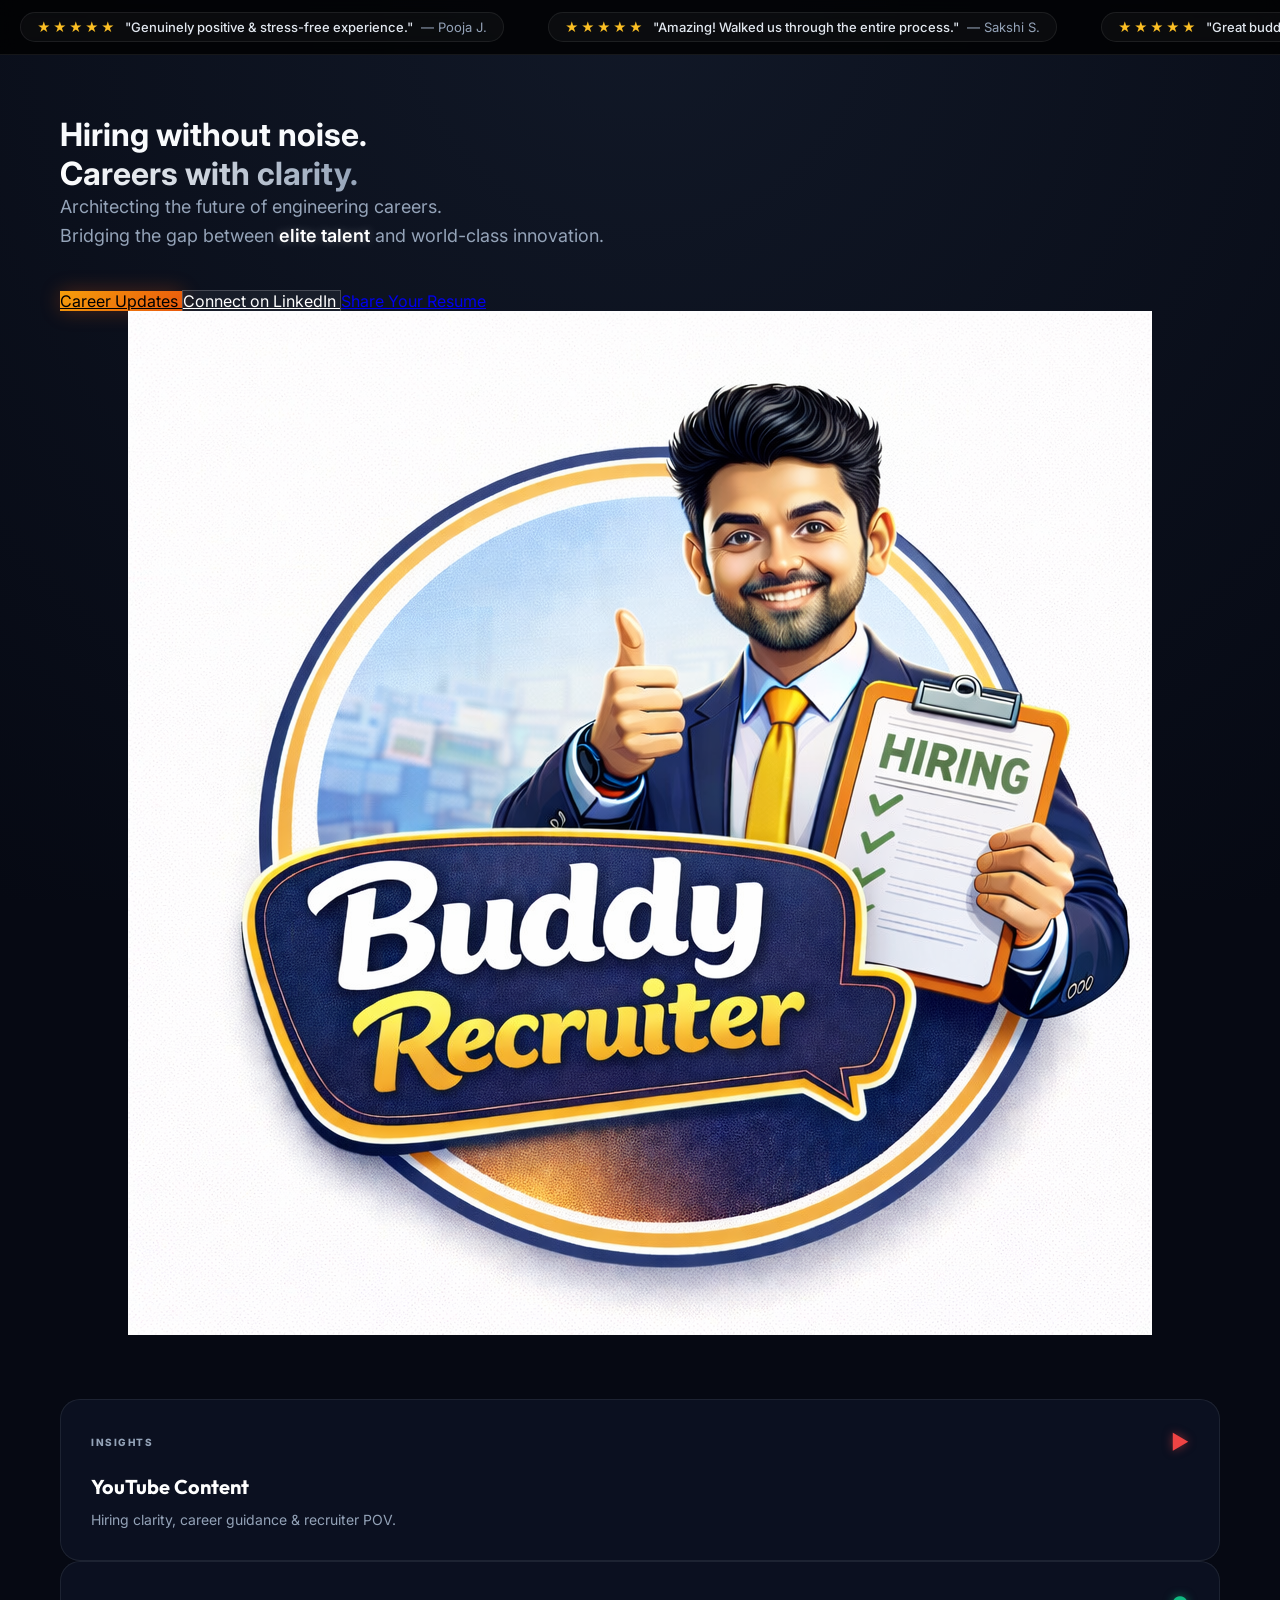
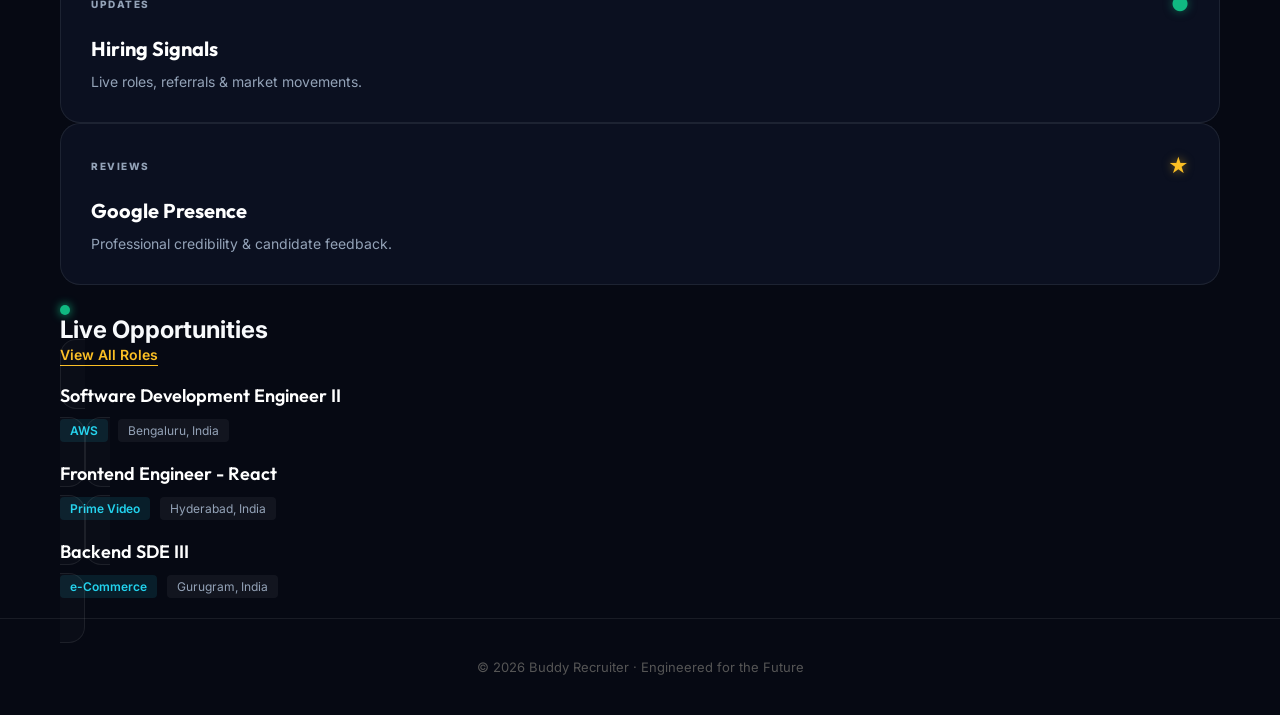
==== commit 8cb8176e: "index.html" ====
--- a/index.html
+++ b/index.html
@@ -12,8 +12,6 @@
 <body>
 
     <div class="space-bg"></div>
-    <div class="glow-orb top-orb"></div>
-    <div class="glow-orb bottom-orb"></div>
 
     <nav class="review-bar">
         <div class="marquee-track">
@@ -30,31 +28,32 @@
     </nav>
 
     <header class="hero-section">
-        <div class="container hero-glass-panel">
+        <div class="container hero-layout">
             
-            <div class="hero-text">
+            <div class="hero-content">
                 <h1>Hiring without noise.<br><span class="gradient-text">Careers with clarity.</span></h1>
                 <p class="hero-subtext">
                     Architecting the future of engineering careers.<br>
                     Bridging the gap between <span class="highlight-text">elite talent</span> and world-class innovation.
                 </p>
 
-                <div class="button-grid">
-                    <a href="https://whatsapp.com/channel/0029VaKklsd4CrflDisgI90E" target="_blank" class="cyber-btn btn-solid">
+                <div class="btn-grid">
+                    <a href="https://whatsapp.com/channel/0029VaKklsd4CrflDisgI90E" target="_blank" class="btn btn-solid">
                         Career Updates
                     </a>
-                    <a href="https://www.linkedin.com/in/jigzsaner/" target="_blank" class="cyber-btn btn-glass">
+                    <a href="https://www.linkedin.com/in/jigzsaner/" target="_blank" class="btn btn-glass">
                         Connect on LinkedIn
                     </a>
-                    <a href="mailto:jigsaner@amazon.com" class="cyber-btn btn-animated-border">
+                    <a href="mailto:jigsaner@amazon.com" class="btn btn-animated">
                         <span class="btn-inner">Share Your Resume</span>
                     </a>
                 </div>
             </div>
 
             <div class="hero-visual">
-                <div class="hero-avatar">
-                    <div class="avatar-container">
+                <div class="avatar-wrapper">
+                    <div class="avatar-steam"></div>
+                    <div class="avatar-core">
                         <img src="logo.png" alt="Buddy Recruiter">
                     </div>
                 </div>
@@ -64,7 +63,7 @@
     </header>
 
     <section class="widgets-section">
-        <div class="container widget-grid">
+        <div class="container widgets-layout">
             
             <a href="https://www.youtube.com/@BuddyRecruiter" target="_blank" class="widget-box pulse-red">
                 <div class="widget-top">
@@ -96,14 +95,14 @@
         </div>
     </section>
 
-    <section class="dashboard-section">
+    <section class="jobs-section">
         <div class="container">
-            <div class="dashboard-header">
+            <div class="jobs-header">
                 <h2><div class="live-ping"></div> Live Opportunities</h2>
                 <a href="https://www.amazon.jobs/en/search?base_query=&loc_query=India&country=IND" target="_blank" class="view-all-btn">View All Roles</a>
             </div>
             
-            <div class="job-grid" id="jobs-container">
+            <div class="jobs-layout" id="jobs-container">
                 </div>
         </div>
     </section>
--- a/style.css
+++ b/style.css
@@ -1,136 +1,249 @@
-<!DOCTYPE html>
-<html lang="en">
-<head>
-    <meta charset="UTF-8">
-    <title>Buddy Recruiter — Future of Tech Hiring</title>
-    <meta name="viewport" content="width=device-width, initial-scale=1.0">
-    <link rel="stylesheet" href="style.css">
-    <link rel="preconnect" href="https://fonts.googleapis.com">
-    <link rel="preconnect" href="https://fonts.gstatic.com" crossorigin>
-    <link href="https://fonts.googleapis.com/css2?family=Inter:wght@400;500;600&family=Outfit:wght@500;700;800&display=swap" rel="stylesheet">
-</head>
-<body>
-
-    <div class="space-bg"></div>
-    <div class="glow-orb top-orb"></div>
-    <div class="glow-orb bottom-orb"></div>
-
-    <nav class="review-bar">
-        <div class="marquee-track">
-            <div class="marquee-content">
-                <span class="review-item"><span class="stars">★★★★★</span> "Genuinely positive & stress-free experience." <span class="author">— Pooja J.</span></span>
-                <span class="review-item"><span class="stars">★★★★★</span> "Amazing! Walked us through the entire process." <span class="author">— Sakshi S.</span></span>
-                <span class="review-item"><span class="stars">★★★★★</span> "Great buddy. Cleared all my doubts." <span class="author">— Prakhar J.</span></span>
-                <span class="review-item"><span class="stars">★★★★★</span> "Very interactive & helpful prep session." <span class="author">— Prerna D.</span></span>
-                <span class="review-item"><span class="stars">★★★★★</span> "Highly structured & helpful professional." <span class="author">— Sonu S.</span></span>
-                <span class="review-item"><span class="stars">★★★★★</span> "Genuinely positive & stress-free experience." <span class="author">— Pooja J.</span></span>
-                <span class="review-item"><span class="stars">★★★★★</span> "Amazing! Walked us through the entire process." <span class="author">— Sakshi S.</span></span>
-            </div>
-        </div>
-    </nav>
-
-    <header class="hero-section">
-        <div class="container hero-glass-panel">
-            
-            <div class="hero-text">
-                <h1>Hiring without noise.<br><span class="gradient-text">Careers with clarity.</span></h1>
-                <p class="hero-subtext">
-                    Architecting the future of engineering careers.<br>
-                    Bridging the gap between <span class="highlight-text">elite talent</span> and world-class innovation.
-                </p>
-
-                <div class="button-grid">
-                    <a href="https://whatsapp.com/channel/0029VaKklsd4CrflDisgI90E" target="_blank" class="cyber-btn btn-solid">
-                        Career Updates
-                    </a>
-                    <a href="https://www.linkedin.com/in/jigzsaner/" target="_blank" class="cyber-btn btn-glass">
-                        Connect on LinkedIn
-                    </a>
-                    <a href="mailto:jigsaner@amazon.com" class="cyber-btn btn-animated-border">
-                        <span class="btn-inner">Share Your Resume</span>
-                    </a>
-                </div>
-            </div>
-
-            <div class="hero-visual">
-                <div class="hero-avatar">
-                    <div class="avatar-container">
-                        <img src="logo.png" alt="Buddy Recruiter">
-                    </div>
-                </div>
-            </div>
-
-        </div>
-    </header>
-
-    <section class="widgets-section">
-        <div class="container widget-grid">
-            
-            <a href="https://www.youtube.com/@BuddyRecruiter" target="_blank" class="widget-box pulse-red">
-                <div class="widget-top">
-                    <span class="badge">Insights</span>
-                    <span class="icon red-icon">▶</span>
-                </div>
-                <h3>YouTube Content</h3>
-                <p>Hiring clarity, career guidance & recruiter POV.</p>
-            </a>
-
-            <a href="https://whatsapp.com/channel/0029VaKklsd4CrflDisgI90E" target="_blank" class="widget-box pulse-green">
-                <div class="widget-top">
-                    <span class="badge">Updates</span>
-                    <span class="icon green-icon">●</span>
-                </div>
-                <h3>Hiring Signals</h3>
-                <p>Live roles, referrals & market movements.</p>
-            </a>
-
-            <a href="https://share.google/NWkizasA7NXab5QS2" target="_blank" class="widget-box pulse-gold">
-                <div class="widget-top">
-                    <span class="badge">Reviews</span>
-                    <span class="icon gold-icon">★</span>
-                </div>
-                <h3>Google Presence</h3>
-                <p>Professional credibility & candidate feedback.</p>
-            </a>
-
-        </div>
-    </section>
-
-    <section class="dashboard-section">
-        <div class="container">
-            <div class="dashboard-header">
-                <h2><div class="live-ping"></div> Live Opportunities</h2>
-                <a href="https://www.amazon.jobs/en/search?base_query=&loc_query=India&country=IND" target="_blank" class="view-all-btn">View All Roles</a>
-            </div>
-            
-            <div class="job-grid" id="jobs-container">
-                </div>
-        </div>
-    </section>
-
-    <footer>
-        <p>© 2026 Buddy Recruiter · Engineered for the Future</p>
-    </footer>
-
-    <script>
-        const jobs = [
-            { title: "Software Development Engineer II", team: "AWS", loc: "Bengaluru, India", link: "https://www.amazon.jobs" },
-            { title: "Frontend Engineer - React", team: "Prime Video", loc: "Hyderabad, India", link: "https://www.amazon.jobs" },
-            { title: "Backend SDE III", team: "e-Commerce", loc: "Gurugram, India", link: "https://www.amazon.jobs" }
-        ];
-
-        const container = document.getElementById('jobs-container');
-        jobs.forEach(job => {
-            container.innerHTML += `
-                <a href="${job.link}" target="_blank" class="job-card">
-                    <div class="job-role">${job.title}</div>
-                    <div class="job-details">
-                        <span class="tag-team">${job.team}</span>
-                        <span class="tag-loc">${job.loc}</span>
-                    </div>
-                </a>
-            `;
-        });
-    </script>
-</body>
-</html>
+/* --- 1. FUTURISTIC COLOR PALETTE --- */
+:root {
+    --bg-deep: #060913; 
+    --glass-bg: rgba(16, 23, 42, 0.6);
+    --glass-border: rgba(255, 255, 255, 0.08);
+    
+    --text-main: #F8FAFC;
+    --text-muted: #94A3B8;
+    
+    --gold: #FBBF24;
+    --gold-glow: rgba(251, 191, 36, 0.5);
+    --cyan-glow: rgba(34, 211, 238, 0.15);
+    
+    --yt-red: #EF4444;
+    --wa-green: #10B981;
+    
+    --font-head: 'Outfit', sans-serif;
+    --font-body: 'Inter', sans-serif;
+}
+
+* { box-sizing: border-box; margin: 0; padding: 0; }
+
+body {
+    background-color: var(--bg-deep);
+    color: var(--text-main);
+    font-family: var(--font-body);
+    overflow-x: hidden;
+}
+
+/* --- 2. DEEP SPACE BACKGROUND --- */
+.space-bg {
+    position: fixed; top: 0; left: 0; width: 100vw; height: 100vh; z-index: -2;
+    background-image: radial-gradient(circle at 50% 0%, #111827 0%, var(--bg-deep) 100%);
+}
+.glow-orb {
+    position: fixed; width: 60vw; height: 60vw; border-radius: 50%;
+    filter: blur(100px); z-index: -1; opacity: 0.4; pointer-events: none;
+}
+.top-orb { top: -20%; left: -10%; background: var(--cyan-glow); }
+.bottom-orb { bottom: -20%; right: -10%; background: radial-gradient(circle, rgba(139, 92, 246, 0.1), transparent); }
+
+.container { max-width: 1200px; margin: 0 auto; padding: 0 20px; }
+
+/* --- 3. STRUCTURED MARQUEE --- */
+.review-bar {
+    background: rgba(0, 0, 0, 0.8);
+    border-bottom: 1px solid var(--glass-border);
+    backdrop-filter: blur(10px);
+    padding: 12px 0; overflow: hidden;
+}
+.marquee-track { width: 100%; overflow: hidden; white-space: nowrap; }
+.marquee-content { display: inline-block; animation: scroll 40s linear infinite; }
+
+.review-item {
+    font-size: 13px; font-weight: 500; color: #E2E8F0;
+    margin: 0 20px; display: inline-flex; align-items: center;
+    background: rgba(255,255,255,0.03); padding: 6px 16px;
+    border-radius: 50px; border: 1px solid var(--glass-border);
+}
+.stars { color: var(--gold); margin-right: 8px; letter-spacing: 2px; }
+.author { color: var(--text-muted); margin-left: 8px; font-weight: 400; }
+
+@keyframes scroll { 100% { transform: translateX(-50%); } }
+
+/* --- 4. HERO PANEL --- */
+.hero-section { padding: 60px 0 20px; }
+.hero-glass-panel {
+    background: var(--glass-bg);
+    border: 1px solid var(--glass-border);
+    border-radius: 30px;
+    padding: 60px;
+    display: grid; grid-template-columns: 1fr auto;
+    gap: 50px; align-items: center;
+    box-shadow: 0 25px 50px -12px rgba(0, 0, 0, 0.5);
+    backdrop-filter: blur(20px);
+}
+
+.hero-text h1 {
+    font-family: var(--font-head); font-size: 60px;
+    font-weight: 800; line-height: 1.1; margin-bottom: 20px;
+}
+.gradient-text {
+    background: linear-gradient(to right, #ffffff, var(--text-muted));
+    -webkit-background-clip: text; -webkit-text-fill-color: transparent;
+}
+.hero-subtext {
+    font-size: 18px; color: var(--text-muted);
+    line-height: 1.6; margin-bottom: 40px;
+}
+.highlight-text { color: #fff; font-weight: 600; text-shadow: 0 0 10px rgba(255,255,255,0.3); }
+
+/* --- HERO BUTTONS --- */
+.button-grid { display: flex; gap: 16px; flex-wrap: wrap; }
+.cyber-btn {
+    width: 220px; height: 54px; 
+    display: flex; justify-content: center; align-items: center;
+    border-radius: 12px; font-family: var(--font-head);
+    font-size: 15px; font-weight: 700; text-decoration: none;
+    transition: all 0.3s ease; letter-spacing: 0.5px;
+    text-align: center;
+}
+
+.btn-solid { background: linear-gradient(135deg, #F59E0B, #EA580C); color: #000; box-shadow: 0 0 20px rgba(234, 88, 12, 0.3); }
+.btn-solid:hover { transform: translateY(-2px); box-shadow: 0 0 30px rgba(234, 88, 12, 0.6); }
+
+.btn-glass { background: rgba(255,255,255,0.05); color: #fff; border: 1px solid rgba(255,255,255,0.2); }
+.btn-glass:hover { background: rgba(255,255,255,0.1); border-color: #fff; }
+
+.btn-animated-border {
+    position: relative; background: #000; color: var(--gold);
+    padding: 2px; overflow: hidden; z-index: 1;
+}
+.btn-animated-border::before {
+    content: ''; position: absolute; width: 200%; height: 200%;
+    background: conic-gradient(transparent, transparent, transparent, var(--gold));
+    top: -50%; left: -50%; z-index: -1; animation: rotate-border 4s linear infinite;
+}
+.btn-animated-border .btn-inner {
+    display: flex; justify-content: center; align-items: center;
+    width: 100%; height: 100%; background: #0B0F19; border-radius: 10px;
+}
+.btn-animated-border:hover .btn-inner { background: rgba(251, 191, 36, 0.1); color: #fff; }
+@keyframes rotate-border { 100% { transform: rotate(360deg); } }
+
+/* --- 5. THE STEAMING AVATAR BORDER --- */
+.hero-visual { display: flex; justify-content: center; align-items: center; }
+
+.hero-avatar {
+    position: relative;
+    width: 260px;
+    height: 260px;
+    border-radius: 50%;
+    z-index: 1;
+}
+
+/* Generating the Steam / Energy Trail */
+.hero-avatar::before,
+.hero-avatar::after {
+    content: '';
+    position: absolute;
+    inset: -6px; /* Extends outside the image to form the border */
+    border-radius: 50%;
+    background: conic-gradient(
+        from 0deg,
+        transparent 0%,
+        transparent 40%,
+        rgba(251, 191, 36, 0.4) 60%,
+        var(--gold) 80%,
+        #EA580C 100% /* Fiery orange tail */
+    );
+    animation: spin-steam 2.5s linear infinite;
+    z-index: -1;
+}
+
+/* The heavy blur creates the "steaming" glow effect */
+.hero-avatar::after {
+    filter: blur(15px);
+    opacity: 0.8;
+}
+
+.avatar-container {
+    width: 100%;
+    height: 100%;
+    border-radius: 50%;
+    overflow: hidden;
+    border: 4px solid var(--bg-deep); /* Blends core with background */
+    background: #000;
+}
+
+.avatar-container img {
+    width: 100%;
+    height: 100%;
+    object-fit: cover;
+}
+
+@keyframes spin-steam {
+    0% { transform: rotate(0deg); }
+    100% { transform: rotate(360deg); }
+}
+
+/* --- 6. AUTO-PULSING WIDGETS --- */
+.widgets-section { padding: 40px 0 20px; }
+.widget-grid { display: grid; grid-template-columns: repeat(3, 1fr); gap: 24px; }
+
+.widget-box {
+    background: var(--glass-bg); border: 1px solid var(--glass-border);
+    padding: 30px; border-radius: 20px; text-decoration: none;
+    display: block; backdrop-filter: blur(10px);
+    transition: transform 0.3s ease;
+}
+.widget-box:hover { transform: translateY(-5px) !important; animation: none !important; border-color: #fff !important; }
+
+.pulse-red { animation: border-pulse-red 5s infinite; }
+.pulse-green { animation: border-pulse-green 5s infinite; }
+.pulse-gold { animation: border-pulse-gold 5s infinite; }
+
+@keyframes border-pulse-red { 0%, 100% { border-color: var(--glass-border); box-shadow: none; } 50% { border-color: var(--yt-red); box-shadow: 0 0 25px rgba(239, 68, 68, 0.2); } }
+@keyframes border-pulse-green { 0%, 100% { border-color: var(--glass-border); box-shadow: none; } 50% { border-color: var(--wa-green); box-shadow: 0 0 25px rgba(16, 185, 129, 0.2); } }
+@keyframes border-pulse-gold { 0%, 100% { border-color: var(--glass-border); box-shadow: none; } 50% { border-color: var(--gold); box-shadow: 0 0 25px rgba(251, 191, 36, 0.2); } }
+
+.widget-top { display: flex; justify-content: space-between; align-items: center; margin-bottom: 20px; }
+.badge { font-size: 10px; font-weight: 800; letter-spacing: 1.5px; text-transform: uppercase; color: var(--text-muted); }
+.icon { font-size: 20px; }
+.red-icon { color: var(--yt-red); text-shadow: 0 0 10px rgba(239, 68, 68, 0.5); }
+.green-icon { color: var(--wa-green); text-shadow: 0 0 10px rgba(16, 185, 129, 0.5); }
+.gold-icon { color: var(--gold); text-shadow: 0 0 10px rgba(251, 191, 36, 0.5); }
+
+.widget-box h3 { font-family: var(--font-head); font-size: 20px; color: #fff; margin-bottom: 10px; }
+.widget-box p { font-size: 14px; color: var(--text-muted); line-height: 1.5; }
+
+/* --- 7. DASHBOARD JOB BOARD --- */
+.dashboard-section { padding: 40px 0 80px; }
+.dashboard-header { display: flex; justify-content: space-between; align-items: center; margin-bottom: 24px; padding: 0 10px;}
+.dashboard-header h2 { font-family: var(--font-head); font-size: 24px; display: flex; align-items: center; gap: 12px; }
+
+.live-ping {
+    width: 10px; height: 10px; background: var(--wa-green);
+    border-radius: 50%; box-shadow: 0 0 10px var(--wa-green);
+    animation: ping 2s infinite;
+}
+@keyframes ping { 0% { box-shadow: 0 0 0 0 rgba(16, 185, 129, 0.7); } 70% { box-shadow: 0 0 0 10px rgba(16, 185, 129, 0); } 100% { box-shadow: 0 0 0 0 rgba(16, 185, 129, 0); } }
+
+.view-all-btn { color: var(--gold); text-decoration: none; font-size: 14px; font-weight: 600; border-bottom: 1px solid var(--gold); padding-bottom: 2px;}
+
+.job-grid { display: grid; grid-template-columns: repeat(3, 1fr); gap: 20px; }
+.job-card {
+    background: rgba(255,255,255,0.02); border: 1px solid var(--glass-border);
+    padding: 24px; border-radius: 16px; text-decoration: none;
+    transition: all 0.3s ease; backdrop-filter: blur(10px);
+}
+.job-card:hover { background: rgba(255,255,255,0.05); border-color: rgba(255,255,255,0.3); transform: translateY(-4px); }
+.job-role { font-family: var(--font-head); font-size: 18px; color: #fff; margin-bottom: 12px; font-weight: 600; }
+.job-details { display: flex; gap: 10px; }
+.tag-team { background: rgba(34, 211, 238, 0.1); color: #22D3EE; padding: 4px 10px; border-radius: 4px; font-size: 12px; font-weight: 600; }
+.tag-loc { background: rgba(255,255,255,0.05); color: var(--text-muted); padding: 4px 10px; border-radius: 4px; font-size: 12px; }
+
+/* --- FOOTER --- */
+footer { text-align: center; padding: 40px; border-top: 1px solid var(--glass-border); color: #555; font-size: 13px; }
+
+/* --- RESPONSIVE MOBILE --- */
+@media (max-width: 900px) {
+    .hero-glass-panel { grid-template-columns: 1fr; padding: 40px 20px; text-align: center; gap: 40px; }
+    .hero-visual { order: -1; margin: 0 auto; }
+    .hero-text h1 { font-size: 42px; }
+    .button-grid { justify-content: center; }
+    .cyber-btn { width: 100%; max-width: 300px; }
+    .job-grid { grid-template-columns: 1fr; }
+    .widget-grid { grid-template-columns: 1fr; }
+}
